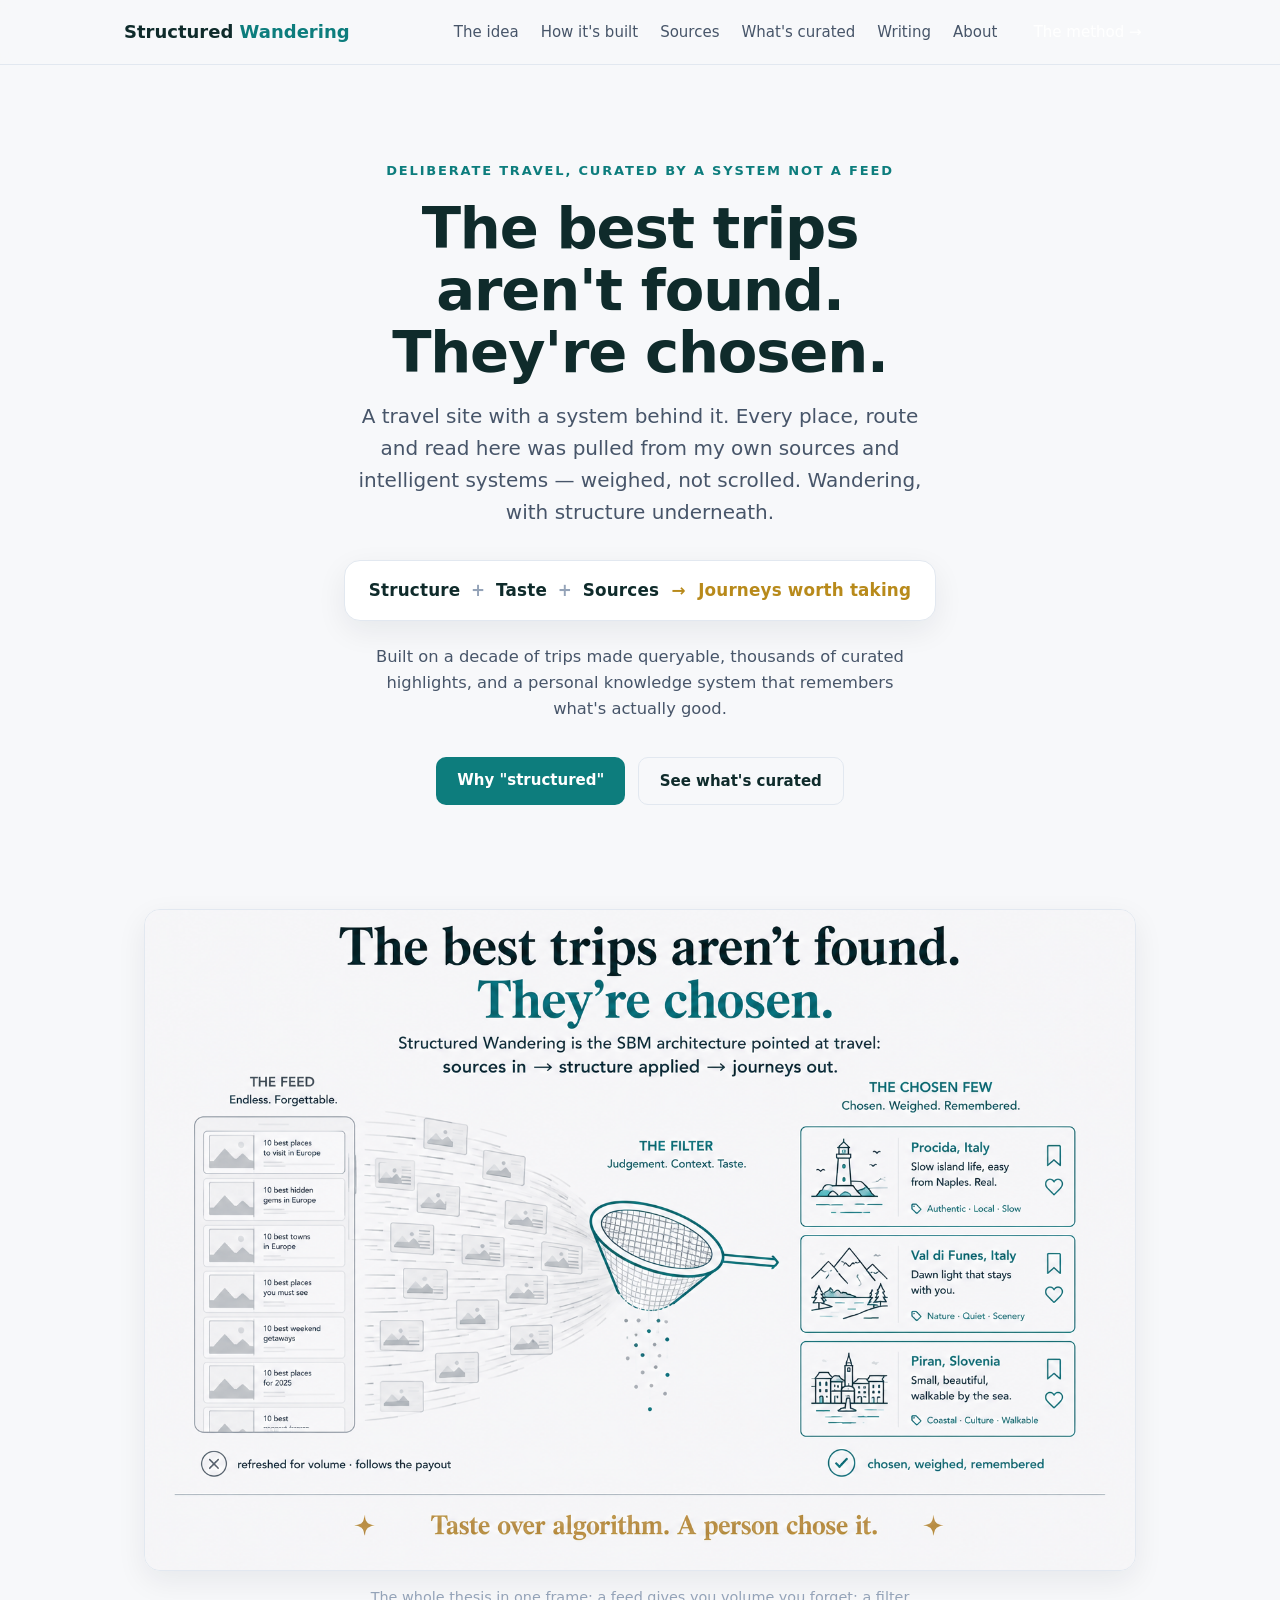
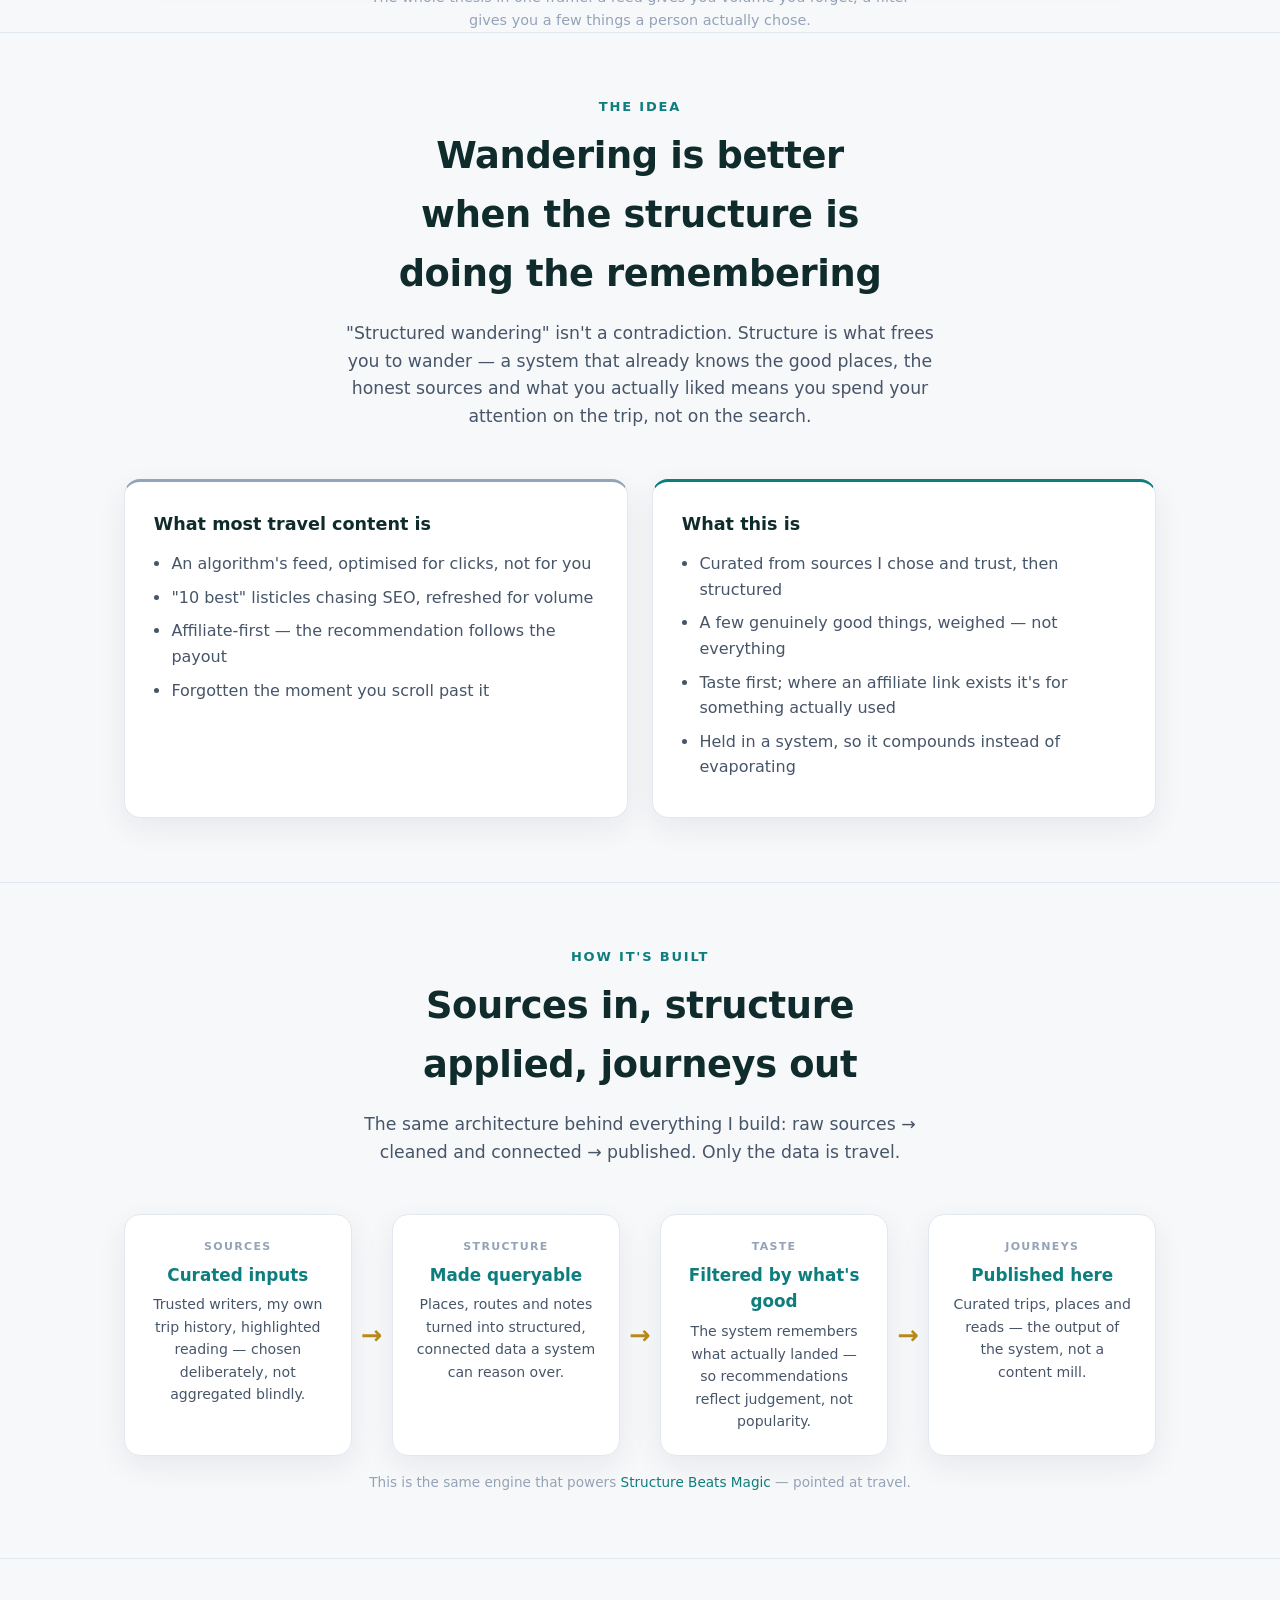
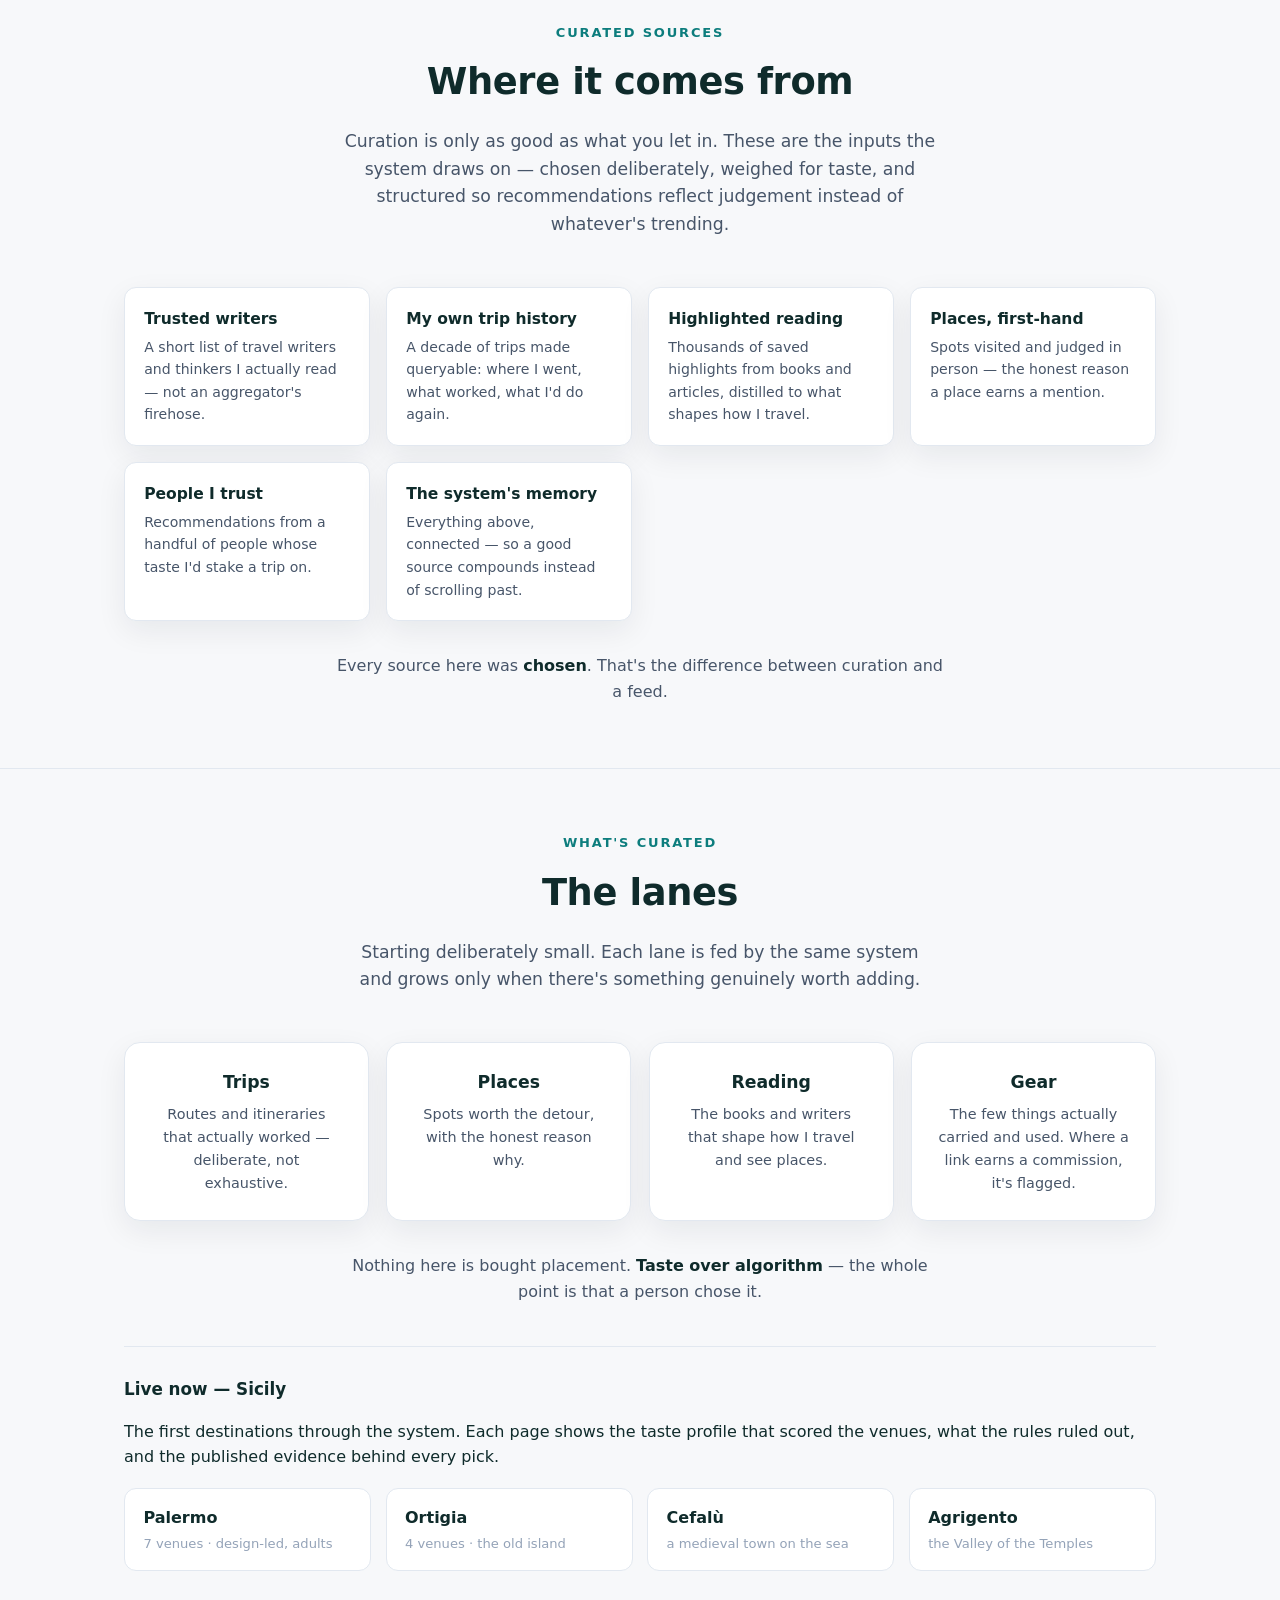
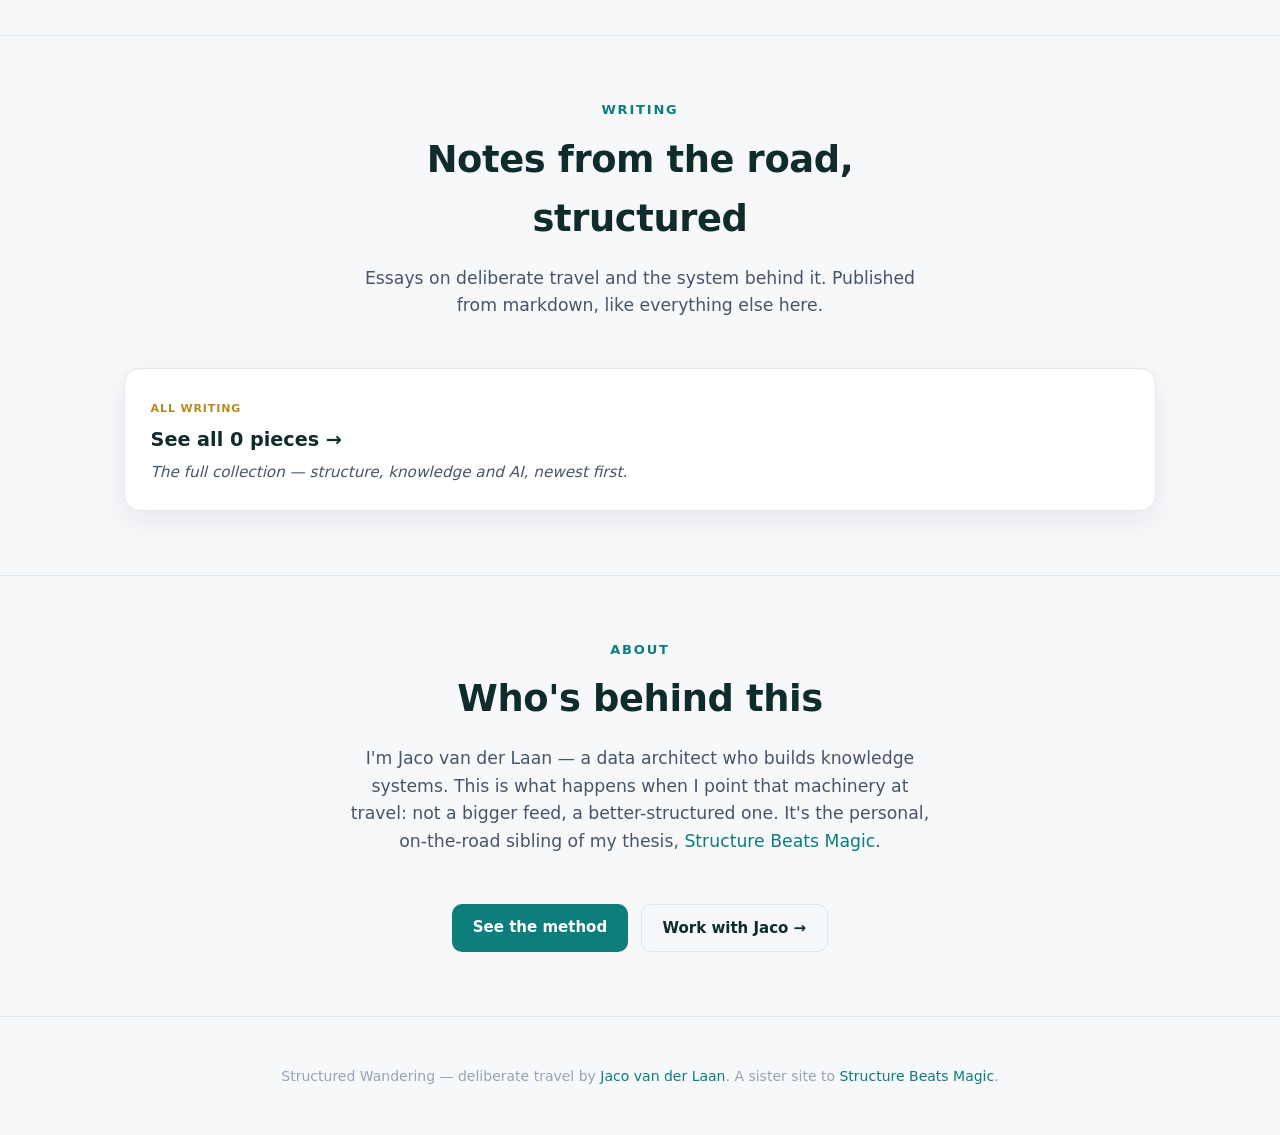
==== index.html @ 3b690ef4 "home: add sw-hero infographic (feed vs the chosen few) The whole thesis in one frame -- endless grey" ====
<!doctype html>
<html lang="en">
<head>
<meta charset="utf-8" />
<meta name="viewport" content="width=device-width, initial-scale=1" />
<title>Structured Wandering — deliberate travel, curated by a system not a feed</title>
<meta name="description" content="Travel chosen on purpose. Curated trips, places and reading — pulled from my own sources and intelligent systems, not an algorithm's feed. Structure + Taste + Sources → Journeys worth taking." />
<meta property="og:title" content="Structured Wandering" />
<meta property="og:description" content="Deliberate travel, curated by a system not a feed. Structure + Taste + Sources → Journeys worth taking." />
<meta property="og:type" content="website" />
<meta property="og:url" content="https://structuredwandering.com/" />
<meta property="og:site_name" content="Structured Wandering" />
<meta property="og:image" content="https://structuredwandering.com/assets/sw-og-card.svg" />
<meta name="author" content="Jaco van der Laan" />
<meta name="twitter:card" content="summary_large_image" />
<link rel="canonical" href="https://structuredwandering.com/" />
<link rel="icon" type="image/svg+xml" href="assets/favicon.svg" />
<link rel="stylesheet" href="assets/site.css" />
<link rel="stylesheet" href="assets/curated.css" />
<script type="application/ld+json">
{
  "@context": "https://schema.org",
  "@type": "WebSite",
  "name": "Structured Wandering",
  "url": "https://structuredwandering.com/",
  "description": "Deliberate travel, curated by a system not a feed.",
  "author": {
    "@type": "Person",
    "name": "Jaco van der Laan",
    "url": "https://jacovanderlaan.com",
    "sameAs": [
      "https://jacovanderlaan.com",
      "https://structurebeatsmagic.com",
      "https://www.linkedin.com/in/jacovanderlaan",
      "https://medium.com/@jacovanderlaan"
    ]
  }
}
</script>
</head>
<body>

<header class="site">
  <div class="wrap">
    <a class="brand" href="/">Structured&nbsp;<span>Wandering</span></a>
    <input type="checkbox" id="nav-toggle" class="nav-toggle" aria-label="Open menu" />
    <label for="nav-toggle" class="burger" aria-hidden="true"><span></span><span></span><span></span></label>
    <nav class="main">
      <a href="#thesis">The idea</a>
      <a href="#how">How it's built</a>
      <a href="#sources">Sources</a>
      <a href="#curation">What's curated</a>
      <a href="writing/">Writing</a>
      <a href="#about">About</a>
      <a class="nav-cta" href="https://structurebeatsmagic.com">The method →</a>
    </nav>
  </div>
</header>

<!-- HERO -->
<div class="hero wrap">
  <div class="eyebrow">Deliberate travel,<br class="eb-break" /> curated by a system<br class="eb-break" /> not a feed</div>
  <h1>The best trips aren't found. They're chosen.</h1>
  <p class="lede">A travel site with a system behind it. Every place, route and read here was pulled from my own sources and intelligent systems — weighed, not scrolled. Wandering, with structure underneath.</p>
  <div class="formula">
    Structure <span class="op">+</span> Taste <span class="op">+</span> Sources <span class="arrow">→</span> <span class="result">Journeys worth taking</span>
  </div>
  <p class="hero-proof">Built on a decade of trips made queryable, thousands of curated highlights, and a personal knowledge system that remembers what's actually good.</p>
  <div class="cta-row">
    <a class="btn btn-primary" href="#thesis">Why "structured"</a>
    <a class="btn btn-ghost" href="#curation">See what's curated</a>
  </div>
</div>

<!-- HERO FIGURE -->
<figure class="hero-figure hero-figure-wide wrap">
  <img src="assets/sw-hero.png" width="1536" height="1024" alt="The feed versus the chosen few: on the left an endless grey stream of near-identical '10 best places in Europe' listicle cards, refreshed for volume and following the payout; in the middle a filter of judgement, context and taste; on the right a small set of deliberately chosen places — Procida, Val di Funes, Piran — each with a reason attached, chosen, weighed and remembered." />
  <figcaption>The whole thesis in one frame: a feed gives you volume you forget; a filter gives you a few things a person actually chose.</figcaption>
</figure>

<!-- THESIS -->
<section id="thesis">
  <div class="wrap">
    <div class="section-eyebrow">The idea</div>
    <h2 class="section-title">Wandering is better when the structure is doing the remembering</h2>
    <p class="section-lede">"Structured wandering" isn't a contradiction. Structure is what frees you to wander — a system that already knows the good places, the honest sources and what you actually liked means you spend your attention on the trip, not on the search.</p>

    <div class="fit">
      <div class="col no">
        <h3>What most travel content is</h3>
        <ul>
          <li>An algorithm's feed, optimised for clicks, not for you</li>
          <li>"10 best" listicles chasing SEO, refreshed for volume</li>
          <li>Affiliate-first — the recommendation follows the payout</li>
          <li>Forgotten the moment you scroll past it</li>
        </ul>
      </div>
      <div class="col yes">
        <h3>What this is</h3>
        <ul>
          <li>Curated from sources I chose and trust, then structured</li>
          <li>A few genuinely good things, weighed — not everything</li>
          <li>Taste first; where an affiliate link exists it's for something actually used</li>
          <li>Held in a system, so it compounds instead of evaporating</li>
        </ul>
      </div>
    </div>
  </div>
</section>

<!-- HOW IT'S BUILT -->
<section id="how">
  <div class="wrap">
    <div class="section-eyebrow">How it's built</div>
    <h2 class="section-title">Sources in, structure applied, journeys out</h2>
    <p class="section-lede">The same architecture behind everything I build: raw sources → cleaned and connected → published. Only the data is travel.</p>

    <div class="pipe">
      <div class="stage">
        <div class="n">Sources</div>
        <h4>Curated inputs</h4>
        <p>Trusted writers, my own trip history, highlighted reading — chosen deliberately, not aggregated blindly.</p>
      </div>
      <div class="arrow">→</div>
      <div class="stage">
        <div class="n">Structure</div>
        <h4>Made queryable</h4>
        <p>Places, routes and notes turned into structured, connected data a system can reason over.</p>
      </div>
      <div class="arrow">→</div>
      <div class="stage">
        <div class="n">Taste</div>
        <h4>Filtered by what's good</h4>
        <p>The system remembers what actually landed — so recommendations reflect judgement, not popularity.</p>
      </div>
      <div class="arrow">→</div>
      <div class="stage">
        <div class="n">Journeys</div>
        <h4>Published here</h4>
        <p>Curated trips, places and reads — the output of the system, not a content mill.</p>
      </div>
      <div class="scales">This is the same engine that powers <a href="https://structurebeatsmagic.com">Structure Beats Magic</a> — pointed at travel.</div>
    </div>
  </div>
</section>

<!-- CURATED SOURCES -->
<section id="sources">
  <div class="wrap">
    <div class="section-eyebrow">Curated sources</div>
    <h2 class="section-title">Where it comes from</h2>
    <p class="section-lede">Curation is only as good as what you let in. These are the inputs the system draws on — chosen deliberately, weighed for taste, and structured so recommendations reflect judgement instead of whatever's trending.</p>

    <div class="csrc">
      <div class="c">
        <div class="ch">Trusted writers</div>
        <p>A short list of travel writers and thinkers I actually read — not an aggregator's firehose.</p>
      </div>
      <div class="c">
        <div class="ch">My own trip history</div>
        <p>A decade of trips made queryable: where I went, what worked, what I'd do again.</p>
      </div>
      <div class="c">
        <div class="ch">Highlighted reading</div>
        <p>Thousands of saved highlights from books and articles, distilled to what shapes how I travel.</p>
      </div>
      <div class="c">
        <div class="ch">Places, first-hand</div>
        <p>Spots visited and judged in person — the honest reason a place earns a mention.</p>
      </div>
      <div class="c">
        <div class="ch">People I trust</div>
        <p>Recommendations from a handful of people whose taste I'd stake a trip on.</p>
      </div>
      <div class="c">
        <div class="ch">The system's memory</div>
        <p>Everything above, connected — so a good source compounds instead of scrolling past.</p>
      </div>
    </div>
    <p class="intel-note">Every source here was <strong>chosen</strong>. That's the difference between curation and a feed.</p>
  </div>
</section>

<!-- WHAT'S CURATED -->
<section id="curation">
  <div class="wrap">
    <div class="section-eyebrow">What's curated</div>
    <h2 class="section-title">The lanes</h2>
    <p class="section-lede">Starting deliberately small. Each lane is fed by the same system and grows only when there's something genuinely worth adding.</p>

    <div class="domains">
      <div class="domain">
        <h3>Trips</h3>
        <p>Routes and itineraries that actually worked — deliberate, not exhaustive.</p>
      </div>
      <div class="domain">
        <h3>Places</h3>
        <p>Spots worth the detour, with the honest reason why.</p>
      </div>
      <div class="domain">
        <h3>Reading</h3>
        <p>The books and writers that shape how I travel and see places.</p>
      </div>
      <div class="domain">
        <h3>Gear</h3>
        <p>The few things actually carried and used. Where a link earns a commission, it's flagged.</p>
      </div>
    </div>
    <p class="intel-note">Nothing here is bought placement. <strong>Taste over algorithm</strong> — the whole point is that a person chose it.</p>

    <div class="live-now">
      <h3 class="live-now-title">Live now — Sicily</h3>
      <p class="section-note">The first destinations through the system. Each page shows the taste profile that scored the venues, what the rules ruled out, and the published evidence behind every pick.</p>
      <div class="dest-grid">
        <a class="dest" href="palermo/">
          <span class="dest-name">Palermo</span>
          <span class="dest-meta">7 venues · design-led, adults</span>
        </a>
        <a class="dest" href="ortigia/">
          <span class="dest-name">Ortigia</span>
          <span class="dest-meta">4 venues · the old island</span>
        </a>
        <a class="dest" href="cefalu/">
          <span class="dest-name">Cefalù</span>
          <span class="dest-meta">a medieval town on the sea</span>
        </a>
        <a class="dest" href="agrigento/">
          <span class="dest-name">Agrigento</span>
          <span class="dest-meta">the Valley of the Temples</span>
        </a>
      </div>
    </div>
  </div>
</section>

<!-- WRITING -->
<section id="writing">
  <div class="wrap">
    <div class="section-eyebrow">Writing</div>
    <h2 class="section-title">Notes from the road, structured</h2>
    <p class="section-lede">Essays on deliberate travel and the system behind it. Published from markdown, like everything else here.</p>
    <div class="posts" id="writing-cards">
      <!-- build_articles.py injects the newest cards between these markers -->
      <!-- ARTICLE-CARDS:START -->

      <a class="post post-more" href="writing/"><span class="post-face">All writing</span><h3>See all 0 pieces →</h3><p>The full collection — structure, knowledge and AI, newest first.</p></a>
      <!-- ARTICLE-CARDS:END -->
    </div>
  </div>
</section>

<!-- ABOUT -->
<section id="about">
  <div class="wrap">
    <div class="section-eyebrow">About</div>
    <h2 class="section-title">Who's behind this</h2>
    <p class="section-lede">I'm Jaco van der Laan — a data architect who builds knowledge systems. This is what happens when I point that machinery at travel: not a bigger feed, a better-structured one. It's the personal, on-the-road sibling of my thesis, <a href="https://structurebeatsmagic.com">Structure Beats Magic</a>.</p>
    <div class="cta-row">
      <a class="btn btn-primary" href="https://structurebeatsmagic.com">See the method</a>
      <a class="btn btn-ghost" href="https://jacovanderlaan.com">Work with Jaco →</a>
    </div>
  </div>
</section>

<footer>
  <div class="wrap">Structured Wandering — deliberate travel by
    <a href="https://jacovanderlaan.com">Jaco van der Laan</a>. A sister site to
    <a href="https://structurebeatsmagic.com">Structure Beats Magic</a>.</div>
</footer>

</body>
</html>
---- assets/site.css ----
:root{
    /* structuredwandering palette — SBM-family neutrals + gold, travel-teal accent.
       Sister-site to structurebeatsmagic.com: same structural greys, navy, gold
       payoff and shadow system; the blue accent is retuned to a deep teal
       (sea / horizon / journey) so the travel site reads as its own brand while
       staying visibly in the family. See STYLEGUIDE.md. */
    --bg:#f7f8fa; --surface:#fff; --ink:#0f2b2b; --ink-soft:#475569; --ink-faint:#94a3b8;
    --accent:#0d7d7d; --accent-dk:#0a5f5f; --gold:#b88a1b; --line:#e2e8f0; --navy:#0f2b2b;
    --maxw:1080px; --radius:16px; --shadow:0 10px 30px rgba(15,23,42,.07);
  }
  *{box-sizing:border-box}
  html{scroll-behavior:smooth}
  body{margin:0;font-family:"Inter","Segoe UI",system-ui,-apple-system,sans-serif;color:var(--ink);background:var(--bg);line-height:1.6}
  .wrap{max-width:var(--maxw);margin:0 auto;padding:0 24px}
  a{color:var(--accent);text-decoration:none}
  a:hover{color:var(--accent-dk)}

  header.site{position:sticky;top:0;z-index:10;background:rgba(247,248,250,.85);backdrop-filter:blur(8px);border-bottom:1px solid var(--line)}
  header.site .wrap{display:flex;align-items:center;justify-content:space-between;height:64px;gap:16px}
  .brand{font-weight:700;font-size:18px;color:var(--ink);white-space:nowrap;flex-shrink:0}
  .brand span{color:var(--accent)}
  nav.main{display:flex;align-items:center;flex-wrap:nowrap}
  nav.main > a, .navgroup > .navtop{color:var(--ink-soft);margin-left:22px;font-size:15px;font-weight:500;white-space:nowrap;cursor:pointer;background:none;border:none;font-family:inherit}
  nav.main > a:hover, .navgroup:hover > .navtop{color:var(--ink)}
  .nav-cta{background:var(--accent);color:#fff !important;padding:.5rem .9rem;border-radius:8px;font-weight:600}
  .nav-cta:hover{background:var(--accent-dk)}
  /* dropdown groups (desktop: hover) */
  .navgroup{position:relative;display:inline-block}
  .navgroup > .navtop::after{content:" \25be";color:var(--ink-faint);font-size:11px}
  .navmenu{display:none;position:absolute;top:100%;left:18px;min-width:190px;background:var(--surface);
    border:1px solid var(--line);border-radius:12px;box-shadow:var(--shadow);padding:.5rem 0;z-index:20}
  /* A hover-dropdown is absolutely positioned and can overhang the sibling links
     to its right (e.g. "Writing"), stealing their first click. The dropdown only
     needs to sit under its OWN group, so cap its width to the group and let it
     grow leftward — never rightward over a sibling. */
  .navmenu{left:0;right:auto;min-width:0;width:max-content;max-width:240px}
  .navgroup:hover .navmenu{display:block}
  .navmenu a{display:block;margin:0;padding:.6rem 1.1rem;font-size:14.5px;color:var(--ink-soft);white-space:nowrap}
  .navmenu a:hover{color:var(--accent);background:var(--bg)}
  /* hamburger (CSS-only, checkbox toggle — no JS) */
  .nav-toggle{display:none}
  .burger{display:none;cursor:pointer;padding:8px;border-radius:8px;border:1px solid var(--line);background:var(--surface);flex-shrink:0}
  .burger span{display:block;width:22px;height:2px;background:var(--ink);border-radius:2px;margin:4px 0;transition:.2s}
  /* 5 grouped top items; collapse to hamburger on tablet/mobile */
  @media(max-width:860px){
    .burger{display:block}
    nav.main{position:fixed;top:64px;left:0;right:0;background:var(--surface);
      border-bottom:1px solid var(--line);flex-direction:column;align-items:stretch;
      padding:.5rem 0;box-shadow:var(--shadow);display:none;
      /* the drawer expands every dropdown inline, so the item list can exceed the
         viewport height. Cap it to the space below the 64px header and let it
         scroll — otherwise the last entries (Writing + the enterprise CTA) fall
         off the bottom of the screen with no way to reach them on a phone. */
      max-height:calc(100vh - 64px);overflow-y:auto;-webkit-overflow-scrolling:touch}
    nav.main > a, .navgroup > .navtop{margin:0;padding:.9rem 24px;font-size:16px;border-bottom:1px solid var(--line);display:block;width:100%;text-align:left}
    /* in the drawer, dropdowns just expand inline */
    .navgroup{display:block}
    .navgroup > .navtop::after{display:none}
    .navmenu{display:block;position:static;border:none;box-shadow:none;border-radius:0;padding:0;min-width:0;background:transparent}
    .navmenu a{padding:.7rem 24px .7rem 40px;font-size:15px;border-bottom:1px solid var(--line);color:var(--ink-soft)}
    .nav-cta{margin:.6rem 24px;text-align:center;border-radius:8px}
    .nav-toggle:checked ~ nav.main{display:flex}
    .nav-toggle:checked ~ .burger span:nth-child(1){transform:translateY(6px) rotate(45deg)}
    .nav-toggle:checked ~ .burger span:nth-child(2){opacity:0}
    .nav-toggle:checked ~ .burger span:nth-child(3){transform:translateY(-6px) rotate(-45deg)}
  }

  .hero{padding:6rem 0 4rem;text-align:center}
  .hero .eyebrow{font-size:13px;font-weight:600;letter-spacing:.14em;text-transform:uppercase;color:var(--accent)}
  .eb-break{display:none} /* eyebrow line-breaks: hidden on desktop (one line), shown on mobile */
  .hero h1{font-size:clamp(2.2rem,5vw,3.6rem);line-height:1.08;letter-spacing:-.02em;margin:1rem auto;max-width:14ch}
  .hero .lede{font-size:1.25rem;color:var(--ink-soft);max-width:46ch;margin:0 auto 2rem}
  .formula{display:inline-block;background:var(--surface);color:var(--ink);border:1px solid var(--line);padding:1rem 1.5rem;border-radius:var(--radius);font-size:1.05rem;font-weight:600;letter-spacing:.01em;box-shadow:var(--shadow)}
  .formula .op{color:var(--ink-faint);margin:0 .3rem}
  .formula .arrow{color:var(--gold);margin:0 .4rem}
  .formula .result{color:var(--gold)}
  .cta-row{margin-top:2.2rem;display:flex;gap:.8rem;justify-content:center;flex-wrap:wrap}
  .hero h1{text-wrap:balance}
  /* Mobile hero: the title wrapped to too many ragged lines and the formula pill
     spanned edge-to-edge, reading like a nav bar. Tighten both. */
  @media(max-width:600px){
    .hero{padding:2.5rem 1rem 2.5rem}
    /* eyebrow: the wide letter-spacing + uppercase ran into the screen edge and
       broke awkwardly. Tighten spacing + force 3 clean lines via .eb-break. */
    .hero .eyebrow{font-size:11px;letter-spacing:.08em;max-width:30ch;margin:0 auto;line-height:1.5}
    .eb-break{display:inline}
    .hero h1{font-size:1.9rem;line-height:1.15;max-width:18ch}
    .hero .lede{font-size:1.08rem;max-width:34ch}
    /* Formula is a light card everywhere (see base rule); on phones just shrink
       it so it fits and the operators wrap cleanly. */
    .formula{box-shadow:none;font-size:.9rem;padding:.75rem 1rem;line-height:1.9;max-width:100%}
    .formula .op{margin:0 .15rem}
    .formula .arrow{color:var(--gold);margin:0 .25rem}
    .formula .result{color:var(--gold)}
  }
  .btn{padding:.7rem 1.3rem;border-radius:10px;font-weight:600;font-size:15px;display:inline-block}
  .btn-primary{background:var(--accent);color:#fff}
  .btn-primary:hover{background:var(--accent-dk)}
  .btn-ghost{color:var(--ink);border:1.5px solid var(--line)}
  .btn-ghost:hover{border-color:var(--accent);color:var(--accent)}

  /* scroll-margin-top offsets the 64px sticky header so an anchor jump (#writing,
     #principles, …) lands with the section title in view, not hidden behind it. */
  section{padding:4rem 0;border-top:1px solid var(--line);scroll-margin-top:80px}
  .section-eyebrow{font-size:13px;font-weight:600;letter-spacing:.14em;text-transform:uppercase;color:var(--accent);text-align:center}
  h2.section-title{font-size:clamp(1.6rem,3.5vw,2.3rem);text-align:center;letter-spacing:-.01em;margin:.6rem auto 1rem;max-width:20ch}
  .section-lede{text-align:center;color:var(--ink-soft);max-width:54ch;margin:0 auto 3rem;font-size:1.08rem}

  /* 6 principle cards -> a clean 3x2 grid on desktop (was auto-fit 4+2, which
     left a gap). Falls back to 2 cols on tablet, 1 on mobile. */
  .principles{display:grid;grid-template-columns:repeat(3,1fr);gap:1.2rem}
  @media(max-width:820px){.principles{grid-template-columns:repeat(2,1fr)}}
  @media(max-width:520px){.principles{grid-template-columns:1fr}}
  .card{background:var(--surface);border:1px solid var(--line);border-radius:var(--radius);padding:1.6rem;box-shadow:var(--shadow)}
  .card .k{font-size:13px;font-weight:700;letter-spacing:.1em;text-transform:uppercase;color:var(--accent)}
  .card h3{margin:.5rem 0 .4rem;font-size:1.15rem}
  .card p{margin:0;color:var(--ink-soft);font-size:.97rem}

  .two{display:grid;grid-template-columns:1fr 1fr;gap:1.5rem}
  @media(max-width:760px){.two{grid-template-columns:1fr}}
  .impl{background:var(--surface);border:1px solid var(--line);border-radius:var(--radius);padding:2rem;box-shadow:var(--shadow)}
  .impl .tag{font-size:12px;font-weight:700;letter-spacing:.1em;text-transform:uppercase;color:var(--ink-faint)}
  .impl h3{margin:.4rem 0 .8rem;font-size:1.35rem}
  .impl ul{margin:.8rem 0 0;padding-left:1.1rem;color:var(--ink-soft)}
  .impl li{margin:.45rem 0}
  .impl .proof{margin-top:1rem;font-size:.9rem;color:var(--ink-faint);font-style:italic}

  .bankers{background:var(--navy);color:#e6f0ee;border-radius:var(--radius);padding:2.2rem;margin-top:1.5rem}
  .bankers h3{color:#fff;margin:.2rem 0 1rem;font-size:1.3rem}
  .bankers .bb{display:grid;grid-template-columns:1fr 1fr;gap:1.5rem}
  @media(max-width:760px){.bankers .bb{grid-template-columns:1fr}}
  .bankers .col .h{font-weight:700;color:var(--gold);font-size:.85rem;letter-spacing:.1em;text-transform:uppercase;margin-bottom:.5rem}
  .bankers p{color:#bcd6d3;margin:.3rem 0;font-size:.97rem}
  .bankers .punch{margin-top:1.4rem;font-size:1.05rem;color:#fff;border-top:1px solid #243349;padding-top:1.2rem}

  /* 4 sample cards -> a clean 2x2 grid on desktop (was auto-fit 3+1, which left a
     gap). Single column on mobile. */
  .samples{display:grid;grid-template-columns:repeat(2,1fr);gap:1.2rem}
  @media(max-width:640px){.samples{grid-template-columns:1fr}}
  .sample{background:var(--surface);border:1px solid var(--line);border-radius:var(--radius);padding:1.6rem;box-shadow:var(--shadow)}
  .sample .badge{font-size:11px;font-weight:700;letter-spacing:.08em;text-transform:uppercase;color:var(--gold)}
  .sample h3{margin:.4rem 0 .5rem;font-size:1.15rem}
  .sample p{color:var(--ink-soft);font-size:.95rem;margin:0 0 .8rem}

  .enterprise{background:linear-gradient(135deg,#0f2b2b,#1e293b);color:#fff;border-radius:var(--radius);padding:3rem 2.5rem;text-align:center;box-shadow:var(--shadow)}
  .enterprise h2{font-size:clamp(1.6rem,3vw,2.2rem);margin:.3rem auto 1rem;max-width:22ch}
  .enterprise p{color:#bcd6d3;max-width:50ch;margin:0 auto 1.8rem;font-size:1.08rem}
  .enterprise .btn-gold{background:var(--gold);color:#1a1505}
  .enterprise .btn-gold:hover{background:#a87d18}

  footer{padding:3rem 0;border-top:1px solid var(--line);text-align:center;color:var(--ink-faint);font-size:14px}
  footer .formula-mini{color:var(--ink-soft);font-weight:600;margin-bottom:.6rem}

  /* figures / images */
  figure{margin:2.5rem 0 0}
  figure.bleed{margin:2.5rem auto 0;max-width:920px}
  figure img{width:100%;height:auto;display:block;border-radius:var(--radius);box-shadow:var(--shadow);border:1px solid var(--line)}
  figure figcaption{text-align:center;color:var(--ink-faint);font-size:.85rem;margin-top:.7rem}
  .hero-figure{margin:2.5rem auto 0;max-width:760px}
  .hero-figure img{width:100%;height:auto;border-radius:var(--radius);box-shadow:var(--shadow)}
  /* text-rich hero infographic (3:2, many small labels) needs more width to stay legible */
  .hero-figure-wide{max-width:1040px}
  .hero-figure-wide figcaption{text-align:center;color:var(--ink-faint);font-size:.9rem;margin-top:.9rem;max-width:60ch;margin-left:auto;margin-right:auto}

  /* inline pipeline diagram */
  .pipe{display:flex;align-items:stretch;gap:0;justify-content:center;flex-wrap:wrap;margin:2.5rem 0 0}
  .pipe .stage{flex:1;min-width:200px;background:var(--surface);border:1px solid var(--line);border-radius:var(--radius);padding:1.4rem;text-align:center;box-shadow:var(--shadow)}
  .pipe .stage .n{font-size:11px;font-weight:700;letter-spacing:.12em;text-transform:uppercase;color:var(--ink-faint)}
  .pipe .stage h4{margin:.4rem 0 .3rem;font-size:1.05rem;color:var(--accent)}
  .pipe .stage p{margin:0;font-size:.88rem;color:var(--ink-soft)}
  .pipe .arrow{display:flex;align-items:center;color:var(--gold);font-size:1.6rem;font-weight:700;padding:0 .6rem}
  @media(max-width:680px){.pipe{flex-direction:column}.pipe .arrow{transform:rotate(90deg);padding:.3rem 0}}
  .pipe .scales{flex-basis:100%;text-align:center;color:var(--ink-faint);font-size:.85rem;margin-top:1rem}

  /* who it's for / not for */
  .fit{display:grid;grid-template-columns:1fr 1fr;gap:1.5rem;margin-top:1rem}
  @media(max-width:680px){.fit{grid-template-columns:1fr}}
  .fit .col{background:var(--surface);border:1px solid var(--line);border-radius:var(--radius);padding:1.8rem;box-shadow:var(--shadow)}
  .fit .col.yes{border-top:3px solid var(--accent)}
  .fit .col.no{border-top:3px solid var(--ink-faint)}
  .fit .col h3{margin:0 0 .8rem;font-size:1.1rem}
  .fit .col ul{margin:0;padding-left:1.1rem;color:var(--ink-soft)}
  .fit .col li{margin:.5rem 0}

  /* writing / articles */
  .posts{display:grid;grid-template-columns:repeat(auto-fit,minmax(280px,1fr));gap:1.2rem}
  .post{display:block;background:var(--surface);border:1px solid var(--line);border-radius:var(--radius);
    padding:1.6rem;box-shadow:var(--shadow);color:inherit;transition:transform .15s,border-color .15s}
  .post:hover{transform:translateY(-2px);border-color:var(--accent);color:inherit}
  .post .post-face{font-size:11px;font-weight:700;letter-spacing:.08em;text-transform:uppercase;color:var(--gold)}
  .post h3{margin:.5rem 0 .5rem;font-size:1.2rem;line-height:1.25;color:var(--ink)}
  .post p{margin:0;color:var(--ink-soft);font-size:.95rem;font-style:italic}

  /* why next-level */
  .nl-grid{display:grid;grid-template-columns:repeat(auto-fit,minmax(240px,1fr));gap:1.2rem}
  .nl-card{background:var(--surface);border:1px solid var(--line);border-radius:var(--radius);padding:1.6rem;box-shadow:var(--shadow)}
  .nl-card.nl-accent{border:1.5px solid var(--accent)}
  .nl-k{font-size:13px;font-weight:700;letter-spacing:.06em;text-transform:uppercase;color:var(--accent);margin-bottom:.5rem}
  .nl-card p{margin:0;color:var(--ink-soft);font-size:.97rem}
  .nl-foot{max-width:60ch;margin:2.2rem auto 0;text-align:center;color:var(--ink-soft);font-size:1.05rem}

  /* influences */
  .infl{display:grid;grid-template-columns:repeat(auto-fit,minmax(210px,1fr));gap:1rem}
  .book{background:var(--surface);border:1px solid var(--line);border-radius:12px;padding:1.2rem 1.3rem;box-shadow:var(--shadow)}
  .book .t{font-weight:700;font-size:1rem;color:var(--ink)}
  .book .a{font-size:.85rem;color:var(--ink-faint);margin:.15rem 0 .5rem}
  .book .why{font-size:.9rem;color:var(--ink-soft);margin:0}
  .infl-note{text-align:center;color:var(--ink-faint);font-size:.9rem;margin-top:1.8rem}

  /* the stack */
  .stack-grid{display:grid;grid-template-columns:repeat(auto-fit,minmax(220px,1fr));gap:1.1rem}
  .tool{background:var(--surface);border:1px solid var(--line);border-radius:12px;padding:1.4rem;box-shadow:var(--shadow)}
  .tool .tn{font-weight:700;font-size:1.02rem;color:var(--ink)}
  .tool .tr{font-size:11px;font-weight:700;letter-spacing:.06em;text-transform:uppercase;color:var(--accent);margin:.2rem 0 .5rem}
  .tool p{margin:0;color:var(--ink-soft);font-size:.92rem}
  .stack-note{text-align:center;color:var(--ink-soft);max-width:58ch;margin:2rem auto 0;font-size:1rem}

  /* interaction flow */
  .flow{display:grid;grid-template-columns:1fr auto 1fr auto 1fr;gap:.6rem;align-items:center;margin-top:2.5rem}
  @media(max-width:760px){.flow{grid-template-columns:1fr;gap:1rem}.flow .fa{transform:rotate(90deg)}}
  .flow .fcol{background:var(--surface);border:1px solid var(--line);border-radius:var(--radius);padding:1.3rem;box-shadow:var(--shadow);align-self:stretch}
  .flow .fcol .fh{font-size:12px;font-weight:700;letter-spacing:.08em;text-transform:uppercase;color:var(--accent);margin-bottom:.6rem}
  .flow .fcol ul{margin:0;padding-left:1.05rem;color:var(--ink-soft);font-size:.92rem}
  .flow .fcol li{margin:.3rem 0}
  .flow .fa{color:var(--gold);font-size:1.6rem;font-weight:700;text-align:center}

  /* building blocks (sovereignty) */
  .blocks{display:grid;grid-template-columns:repeat(auto-fit,minmax(230px,1fr));gap:1.1rem}
  .block{background:var(--surface);border:1px solid var(--line);border-radius:var(--radius);padding:1.5rem;box-shadow:var(--shadow);border-left:3px solid var(--accent)}
  .block .bk{font-size:12px;font-weight:700;letter-spacing:.08em;text-transform:uppercase;color:var(--accent);margin-bottom:.4rem}
  .block h3{margin:0 0 .5rem;font-size:1.1rem}
  .block p{margin:0;color:var(--ink-soft);font-size:.93rem}
  .block .eu{display:inline-block;margin-top:.6rem;font-size:11px;font-weight:700;color:var(--gold);letter-spacing:.05em}
  .sov-lede strong{color:var(--ink)}

  /* personal domains (icon cards) */
  .domains{display:grid;grid-template-columns:repeat(auto-fit,minmax(180px,1fr));gap:1.1rem}
  .domain{background:var(--surface);border:1px solid var(--line);border-radius:var(--radius);padding:1.6rem;box-shadow:var(--shadow);text-align:center;transition:transform .15s,border-color .15s}
  .domain:hover{transform:translateY(-3px);border-color:var(--accent)}
  .domain .ic{width:46px;height:46px;margin:0 auto .9rem;display:block;color:var(--accent)}
  .domain h3{margin:0 0 .4rem;font-size:1.08rem}
  .domain p{margin:0;color:var(--ink-soft);font-size:.9rem}
  .domain .fav{display:block;margin-top:.7rem;font-size:11px;font-weight:700;text-transform:uppercase;letter-spacing:.06em;color:var(--gold)}

  /* system components */
  .comp-hero{background:var(--navy);color:#e6f0ee;border-radius:var(--radius);padding:2.4rem;margin-bottom:1.5rem;text-align:center;box-shadow:var(--shadow)}
  .comp-hero .ce{font-size:12px;font-weight:700;letter-spacing:.1em;text-transform:uppercase;color:var(--gold);margin-bottom:.5rem}
  .comp-hero h3{color:#fff;font-size:1.4rem;margin:.2rem 0 .8rem}
  .comp-hero p{color:#bcd6d3;max-width:54ch;margin:0 auto;font-size:1rem}
  .cascade{display:flex;justify-content:center;align-items:center;flex-wrap:wrap;gap:.5rem;margin:1.4rem 0 0}
  .cascade span{background:#123a3a;color:#cfe8e6;border-radius:8px;padding:.4rem .8rem;font-size:.8rem;font-weight:600}
  .cascade i{color:var(--gold);font-style:normal;font-weight:700}
  .sources-grid{display:grid;grid-template-columns:repeat(auto-fit,minmax(200px,1fr));gap:1rem}
  .src{background:var(--surface);border:1px solid var(--line);border-radius:12px;padding:1.3rem;box-shadow:var(--shadow)}
  .src .sh{font-weight:700;font-size:1rem;color:var(--ink)}
  .src p{margin:.35rem 0 0;color:var(--ink-soft);font-size:.9rem}
  .intent{background:var(--surface);border:1px solid var(--line);border-left:3px solid var(--gold);border-radius:var(--radius);padding:1.8rem;margin-top:1.5rem;box-shadow:var(--shadow)}
  .intent .ik{font-size:12px;font-weight:700;letter-spacing:.08em;text-transform:uppercase;color:var(--gold);margin-bottom:.4rem}
  .intent h3{margin:0 0 .6rem;font-size:1.25rem}
  .intent p{margin:0;color:var(--ink-soft)}

  /* validation loop */
  .loop2{display:grid;grid-template-columns:repeat(auto-fit,minmax(190px,1fr));gap:1rem;margin-top:1rem}
  .lp{background:var(--surface);border:1px solid var(--line);border-radius:12px;padding:1.4rem;box-shadow:var(--shadow);position:relative}
  .lp .ln{font-size:13px;font-weight:800;color:var(--gold)}
  .lp h4{margin:.3rem 0 .4rem;font-size:1.02rem}
  .lp p{margin:0;color:var(--ink-soft);font-size:.9rem}
  .loop-note{text-align:center;max-width:58ch;margin:2rem auto 0;color:var(--ink-soft);font-size:1.02rem}
  .loop-note strong{color:var(--ink)}

  /* applications grid (compact) */
  .apps{display:grid;grid-template-columns:repeat(auto-fit,minmax(220px,1fr));gap:.9rem}
  .app{background:var(--surface);border:1px solid var(--line);border-radius:10px;padding:1rem 1.2rem;box-shadow:var(--shadow)}
  .app .an{font-weight:700;font-size:.95rem;color:var(--ink)}
  .app p{margin:.2rem 0 0;color:var(--ink-soft);font-size:.85rem}

  /* own-your-data callout */
  .own{background:linear-gradient(135deg,#0f2b2b,#123a3a);color:#fff;border-radius:var(--radius);padding:2.4rem;text-align:center;box-shadow:var(--shadow);margin-top:1.5rem}
  .own h3{color:#fff;font-size:1.4rem;margin:.2rem 0 .8rem}
  .own p{color:#bcd6d3;max-width:56ch;margin:0 auto;font-size:1.02rem}
  .own .tag2{display:inline-block;margin-top:1rem;color:var(--gold);font-weight:700;font-size:.9rem}

  /* exchange / sharing */
  .exch{display:grid;grid-template-columns:1fr auto 1fr;gap:1rem;align-items:stretch;margin-top:1rem}
  @media(max-width:680px){.exch{grid-template-columns:1fr}.exch .ea{transform:rotate(90deg)}}
  .ecol{background:var(--surface);border:1px solid var(--line);border-radius:var(--radius);padding:1.6rem;box-shadow:var(--shadow)}
  .ecol.inb{border-top:3px solid var(--accent)}
  .ecol.outb{border-top:3px solid var(--gold)}
  .ecol .eh{font-size:12px;font-weight:700;letter-spacing:.08em;text-transform:uppercase;margin-bottom:.5rem}
  .ecol.inb .eh{color:var(--accent)} .ecol.outb .eh{color:var(--gold)}
  .ecol h3{margin:0 0 .5rem;font-size:1.15rem}
  .ecol p{margin:0 0 .6rem;color:var(--ink-soft);font-size:.93rem}
  .ecol ul{margin:0;padding-left:1.05rem;color:var(--ink-soft);font-size:.9rem}
  .ecol li{margin:.3rem 0}
  .ea{display:flex;align-items:center;justify-content:center;color:var(--ink-faint);font-size:1.5rem;font-weight:700}
  .share-note{text-align:center;max-width:60ch;margin:1.8rem auto 0;color:var(--ink-soft);font-size:1rem}

  /* play / lego */
  .play{display:grid;grid-template-columns:1fr 1fr;gap:1.5rem;align-items:center}
  @media(max-width:760px){.play{grid-template-columns:1fr}}
  .play .pt h3{font-size:1.5rem;margin:0 0 .8rem;letter-spacing:-.01em}
  .play .pt p{color:var(--ink-soft);margin:0 0 1rem}
  .play .pt .em{color:var(--ink);font-weight:600}
  .bricks{display:flex;flex-wrap:wrap;gap:.5rem;justify-content:center;padding:1.5rem;background:var(--surface);border:1px solid var(--line);border-radius:var(--radius);box-shadow:var(--shadow)}
  .brick{padding:.55rem .9rem;border-radius:8px;font-size:.82rem;font-weight:700;color:#fff}
  .b1{background:#0d7d7d}.b2{background:#b88a1b}.b3{background:#0f2b2b}.b4{background:#2ea3a3}.b5{background:#0a5f5f}.b6{background:#475569}
  .play-flow{text-align:center;margin-top:2rem;color:var(--ink-soft);font-size:1.05rem}
  .play-flow strong{color:var(--ink)}

  /* intelligence systems */
  .intel{display:grid;grid-template-columns:repeat(auto-fit,minmax(250px,1fr));gap:1.1rem}
  .isys{background:var(--surface);border:1px solid var(--line);border-radius:var(--radius);padding:1.5rem;box-shadow:var(--shadow);border-top:3px solid var(--accent)}
  .isys .it{font-weight:700;font-size:1.08rem;color:var(--ink)}
  .isys .ist{font-size:11px;font-weight:700;letter-spacing:.06em;text-transform:uppercase;margin:.3rem 0 .5rem}
  .isys p{margin:0;color:var(--ink-soft);font-size:.92rem}
  .st-built{color:#15803d}.st-progress{color:var(--accent)}.st-vision{color:var(--ink-faint)}
  .intel-note{text-align:center;max-width:60ch;margin:2rem auto 0;color:var(--ink-soft);font-size:1rem}
  .intel-note strong{color:var(--ink)}

/* vault structure section */
.vault{display:grid;grid-template-columns:1fr 1fr;gap:1.5rem;margin-top:1rem}
@media(max-width:760px){.vault{grid-template-columns:1fr}}
.vcard{background:var(--surface);border:1px solid var(--line);border-radius:var(--radius);padding:1.7rem;box-shadow:var(--shadow)}
.vcard .vk{font-size:12px;font-weight:700;letter-spacing:.08em;text-transform:uppercase;color:var(--accent);margin-bottom:.5rem}
.vcard h3{margin:0 0 .6rem;font-size:1.2rem}
.vcard p{margin:0 0 .7rem;color:var(--ink-soft);font-size:.95rem}
.vtree{font-family:ui-monospace,"Cascadia Code",Consolas,monospace;font-size:.82rem;line-height:1.6;background:#0f2b2b;color:#cfe8e6;border-radius:10px;padding:1.1rem 1.3rem;overflow-x:auto;margin:.3rem 0 0}
.vtree .c{color:var(--gold)}
.vtree .m{color:#7f9cb8}
.dr{display:grid;grid-template-columns:repeat(auto-fit,minmax(150px,1fr));gap:.8rem;margin-top:.8rem}
.drx{background:var(--bg);border:1px solid var(--line);border-radius:10px;padding:.9rem 1rem}
.drx .drk{font-weight:800;color:var(--accent);font-size:.95rem}
.drx p{margin:.2rem 0 0;font-size:.82rem;color:var(--ink-soft)}

/* obsidian / frontmatter / dataview */
.fm-demo{display:grid;grid-template-columns:1fr 1fr;gap:1.2rem;margin-top:1rem;align-items:start}
@media(max-width:760px){.fm-demo{grid-template-columns:1fr}}
.code{font-family:ui-monospace,"Cascadia Code",Consolas,monospace;font-size:.82rem;line-height:1.55;background:#0f2b2b;color:#cfe8e6;border-radius:10px;padding:1.1rem 1.3rem;overflow-x:auto}
.code .key{color:#8fb3d9}.code .val{color:#cfe8e6}.code .hl{color:var(--gold)}.code .cm{color:#6b86a3}
.code .tag2{color:#7dd3a8}

/* working environment */
.env-grid{display:grid;grid-template-columns:repeat(auto-fit,minmax(230px,1fr));gap:1.1rem}
.env{background:var(--surface);border:1px solid var(--line);border-radius:var(--radius);padding:1.5rem;box-shadow:var(--shadow)}
.env .ek{font-size:12px;font-weight:700;letter-spacing:.07em;text-transform:uppercase;color:var(--accent);margin-bottom:.4rem}
.env h3{margin:0 0 .5rem;font-size:1.1rem}
.env p{margin:0;color:var(--ink-soft);font-size:.92rem}
.access{display:flex;align-items:center;justify-content:center;flex-wrap:wrap;gap:.5rem;margin-top:1.4rem}
.access .node{background:var(--surface);border:1px solid var(--line);border-radius:10px;padding:.7rem 1rem;font-size:.85rem;font-weight:600;box-shadow:var(--shadow)}
.access .node.core{background:var(--navy);color:#fff;border-color:var(--navy)}
.access .ax{color:var(--gold);font-weight:700}

/* curated sources + personas */
.csrc{display:grid;grid-template-columns:repeat(auto-fit,minmax(200px,1fr));gap:1rem;margin-top:1rem}
.csrc .c{background:var(--surface);border:1px solid var(--line);border-radius:12px;padding:1.2rem;box-shadow:var(--shadow)}
.csrc .c .ch{font-weight:700;font-size:.97rem;color:var(--ink)}
.csrc .c p{margin:.25rem 0 0;font-size:.88rem;color:var(--ink-soft)}
.persona-arch{display:grid;grid-template-columns:1fr 1fr;gap:1.2rem;margin-top:1rem}
@media(max-width:680px){.persona-arch{grid-template-columns:1fr}}
.parch{border-radius:var(--radius);padding:1.5rem;box-shadow:var(--shadow)}
.parch.eng{background:var(--surface);border:1px solid var(--line)}
.parch.per{background:#0f2b2b;color:#e6f0ee;border:1px solid #123a3a}
.parch h4{margin:0 0 .6rem;font-size:.85rem;letter-spacing:.08em;text-transform:uppercase}
.parch.eng h4{color:var(--accent)} .parch.per h4{color:var(--gold)}
.parch ul{margin:0;padding-left:1.1rem;font-size:.92rem}
.parch.eng ul{color:var(--ink-soft)} .parch.per ul{color:#bcd6d3}
.parch li{margin:.3rem 0}

/* metadata / DAM explainer */
.meta-ex{display:grid;grid-template-columns:1fr 1fr;gap:1.2rem;margin-top:1rem}
@media(max-width:680px){.meta-ex{grid-template-columns:1fr}}
.mx{background:var(--surface);border:1px solid var(--line);border-radius:var(--radius);padding:1.6rem;box-shadow:var(--shadow)}
.mx .mk{font-size:12px;font-weight:700;letter-spacing:.07em;text-transform:uppercase;color:var(--accent);margin-bottom:.4rem}
.mx h3{margin:0 0 .5rem;font-size:1.15rem}
.mx p{margin:0;color:var(--ink-soft);font-size:.93rem}
.mfig{margin:1.5rem 0 0}
.mfig img{width:100%;height:auto;border-radius:12px;border:1px solid var(--line);box-shadow:var(--shadow)}
.mfig figcaption{font-size:.82rem;color:var(--ink-faint);margin-top:.6rem;text-align:center}

/* in-page table of contents */
.toc{background:var(--surface);border:1px solid var(--line);border-radius:var(--radius);padding:1.6rem 1.8rem;box-shadow:var(--shadow);margin:0 auto 1rem;max-width:var(--maxw)}
.toc-grid{display:grid;grid-template-columns:repeat(auto-fit,minmax(200px,1fr));gap:1.2rem}
.toc-group .tg{font-size:11px;font-weight:700;letter-spacing:.08em;text-transform:uppercase;color:var(--gold);margin-bottom:.5rem}
.toc-group a{display:block;color:var(--ink-soft);font-size:.92rem;padding:.2rem 0;text-decoration:none}
.toc-group a:hover{color:var(--accent)}
.toc-title{font-size:12px;font-weight:700;letter-spacing:.1em;text-transform:uppercase;color:var(--accent);margin-bottom:1rem;text-align:center}

.hero-proof{max-width:54ch;margin:1.4rem auto 0;color:var(--ink-soft);font-size:1.02rem;font-weight:500}

/* capture types */
.captures{display:grid;grid-template-columns:repeat(auto-fit,minmax(220px,1fr));gap:1rem;margin-top:1rem}
.cap{background:var(--surface);border:1px solid var(--line);border-radius:12px;padding:1.3rem;box-shadow:var(--shadow)}
.cap .cgrp{font-size:11px;font-weight:700;letter-spacing:.07em;text-transform:uppercase;color:var(--gold);margin-bottom:.6rem}
.cap .row{display:flex;gap:.5rem;margin:.35rem 0;font-size:.9rem}
.cap .row code{font-family:ui-monospace,Consolas,monospace;color:var(--accent);font-size:.82rem;flex:0 0 92px}
.cap .row span{color:var(--ink-soft)}
.cap-naming{font-family:ui-monospace,Consolas,monospace;font-size:.9rem;background:#0f2b2b;color:#cfe8e6;border-radius:8px;padding:.6rem .9rem;display:inline-block;margin:.3rem 0}
.cap-naming b{color:var(--gold)}

/* about / personal strip */
.about{display:grid;grid-template-columns:1.3fr 1fr;gap:2rem;align-items:center}
@media(max-width:760px){.about{grid-template-columns:1fr}}
.about .about-photos{display:grid;grid-template-columns:1fr 1fr;gap:.8rem}
.about .about-photos img{width:100%;height:170px;object-fit:cover;border-radius:12px;box-shadow:var(--shadow);border:1px solid var(--line)}
.about .about-photos img.tall{grid-row:span 2;height:100%}
.about h2{font-size:clamp(1.5rem,3vw,2rem);margin:0 0 .8rem;letter-spacing:-.01em}
.about p{color:var(--ink-soft);margin:0 0 1rem}
.about .sig{font-weight:700;color:var(--ink)}

/* --- Book library index (ADR-068 references-layer) --- */
.lib-section{margin:2.5rem 0}
.lib-section h2{font-size:1.25rem;margin:0 0 1rem;border-bottom:1px solid var(--line);padding-bottom:.4rem}
.lib-section h2 .muted{font-weight:400;font-size:.9rem;color:var(--ink-faint)}
.lib-grid{display:grid;grid-template-columns:repeat(auto-fill,minmax(280px,1fr));gap:1rem}
.lib-card{display:flex;gap:.9rem;align-items:flex-start;background:var(--surface);
  border:1px solid var(--line);border-radius:12px;padding:.85rem 1rem;box-shadow:var(--shadow);color:var(--ink)}
.lib-card:hover{color:var(--ink);border-color:var(--accent)}
.lib-thumb{flex:0 0 auto;width:56px;margin:0;border-radius:4px;overflow:hidden;
  box-shadow:0 1px 4px rgba(0,0,0,.18);background:var(--line)}
.lib-thumb img{display:block;width:56px;height:auto;object-fit:cover}
.lib-thumb--none{width:56px;height:74px;border-radius:4px;
  background:repeating-linear-gradient(135deg,var(--line),var(--line) 6px,transparent 6px,transparent 12px)}
.lib-card-body{min-width:0;flex:1 1 auto}
.lib-card h3{font-size:1rem;margin:0 0 .35rem;line-height:1.3}
.lib-card .muted{font-size:.82rem;color:var(--ink-faint);margin:0}
.lib-card .book-rating{color:var(--gold);letter-spacing:1px;font-size:.85rem}
---- assets/curated.css ----
/* Curated destination pages (ADR-085) — the showcase of the curation engine.
   Uses Structured Wandering's own palette vars from site.css. */

.curated { max-width: 860px; }
.curated .eyebrow { color: var(--accent); font-weight: 600; letter-spacing: .08em;
  text-transform: uppercase; font-size: .78rem; }
.curated h1 { margin: .3rem 0 .6rem; }
.curated .subtitle { font-size: 1.15rem; color: var(--ink-soft); margin-bottom: 1.6rem; }
.curated .intro { font-size: 1.05rem; line-height: 1.75; color: var(--ink-soft); }
.curated .section-note { color: var(--ink-faint); font-size: .9rem; }

/* hero */
.curated .hero-figure { margin: 1.6rem 0 2rem; }
.curated .hero-figure img { width: 100%; height: auto; border-radius: 12px;
  box-shadow: 0 10px 34px rgba(15,43,43,.16); display: block; }
.curated figcaption { font-size: .78rem; color: var(--ink-faint); margin-top: .5rem; }

/* the method block — this is the differentiator: show the system */
.method { margin: 3rem 0; padding: 1.6rem 1.8rem; background: var(--surface);
  border: 1px solid var(--line, #e2e8f0); border-radius: 14px; }
.method h2 { margin-top: 0; font-size: 1.3rem; }
.method-cols { display: grid; grid-template-columns: repeat(auto-fit, minmax(210px, 1fr));
  gap: 1.4rem; margin-top: 1.2rem; }
.method-col h3 { font-size: .95rem; margin: 0 0 .4rem; color: var(--accent); }
.excluded { margin: .4rem 0 0; padding-left: 1.1rem; color: var(--ink-soft); font-size: .9rem; }
.excluded li { margin-bottom: .2rem; }

/* venues — the shortlist */
.venues { margin: 3rem 0; }
.venue { display: flex; gap: 1.2rem; align-items: flex-start; padding: 1.2rem 0;
  border-top: 1px solid var(--line, #e2e8f0); }
.venue-img { flex: 0 0 auto; width: 150px; margin: 0; }
.venue-img img { width: 150px; height: auto; border-radius: 8px; display: block; }
.venue-body { flex: 1 1 auto; min-width: 0; }
.venue-body h3 { margin: 0 0 .35rem; font-size: 1.05rem; }
/* NB: do NOT name this .fit — site.css already uses .fit for the homepage
   two-column comparison grid; reusing it there destroys that layout. */
.taste-score { display: inline-block; margin-left: .5rem; padding: .05rem .45rem; border-radius: 999px;
  background: var(--accent); color: #fff; font-size: .72rem; font-weight: 700; vertical-align: middle; }
.flags { margin: 0 0 .5rem; }
.flag { display: inline-block; margin-right: .35rem; padding: .1rem .5rem; border-radius: 999px;
  background: rgba(13,125,125,.09); color: var(--accent-dk); font-size: .72rem; font-weight: 600; }
.notes { margin: 0 0 .5rem; color: var(--ink-soft); font-size: .93rem; }

/* provenance — evidence beats vibes */
.evidence { margin: .4rem 0; font-size: .8rem; color: var(--ink-faint); }
.evidence-label { font-weight: 700; color: var(--accent-dk); text-transform: uppercase;
  letter-spacing: .06em; margin-right: .4rem; }

/* honest links */
.link-row { margin: .6rem 0 0; }
.venue-link { font-weight: 600; color: var(--accent); text-decoration: none; }
.venue-link:hover { text-decoration: underline; }
.venue-link--affiliate::after { content: " ↗"; }
.aff-note { display: block; font-size: .72rem; color: var(--ink-faint); margin-top: .15rem; }
.no-link { font-size: .85rem; color: var(--ink-faint); font-style: italic; }

/* POIs — our own photographs */
.pois { margin: 3rem 0; }
.poi-grid { display: grid; grid-template-columns: repeat(auto-fill, minmax(200px, 1fr));
  gap: 1rem; margin-top: 1rem; }
.poi { margin: 0; }
.poi img { width: 100%; height: 150px; object-fit: cover; border-radius: 8px; display: block; }
.poi figcaption { font-size: .8rem; color: var(--ink-soft); margin-top: .35rem; }

.curated-cta { margin: 3.5rem 0 1rem; padding-top: 1.6rem;
  border-top: 1px solid var(--line, #e2e8f0); text-align: center; }
.formula-mini { color: var(--ink-faint); font-size: .85rem; margin-bottom: .8rem; }

@media (max-width: 620px) {
  .venue { flex-direction: column; }
  .venue-img, .venue-img img { width: 100%; }
}

/* "Live now" destination links on the homepage #curation section (ADR-085) */
.live-now { margin-top: 2.6rem; padding-top: 1.8rem; border-top: 1px solid var(--line, #e2e8f0); }
.live-now-title { font-size: 1.05rem; margin: 0 0 .3rem; }
.dest-grid { display: grid; grid-template-columns: repeat(auto-fit, minmax(200px, 1fr));
  gap: .9rem; margin-top: 1.1rem; }
.dest { display: block; padding: 1rem 1.15rem; background: var(--surface); text-decoration: none;
  border: 1px solid var(--line, #e2e8f0); border-radius: 12px; transition: border-color .15s; }
.dest:hover { border-color: var(--accent); }
.dest-name { display: block; font-weight: 700; color: var(--ink); margin-bottom: .2rem; }
.dest-meta { display: block; font-size: .82rem; color: var(--ink-faint); }
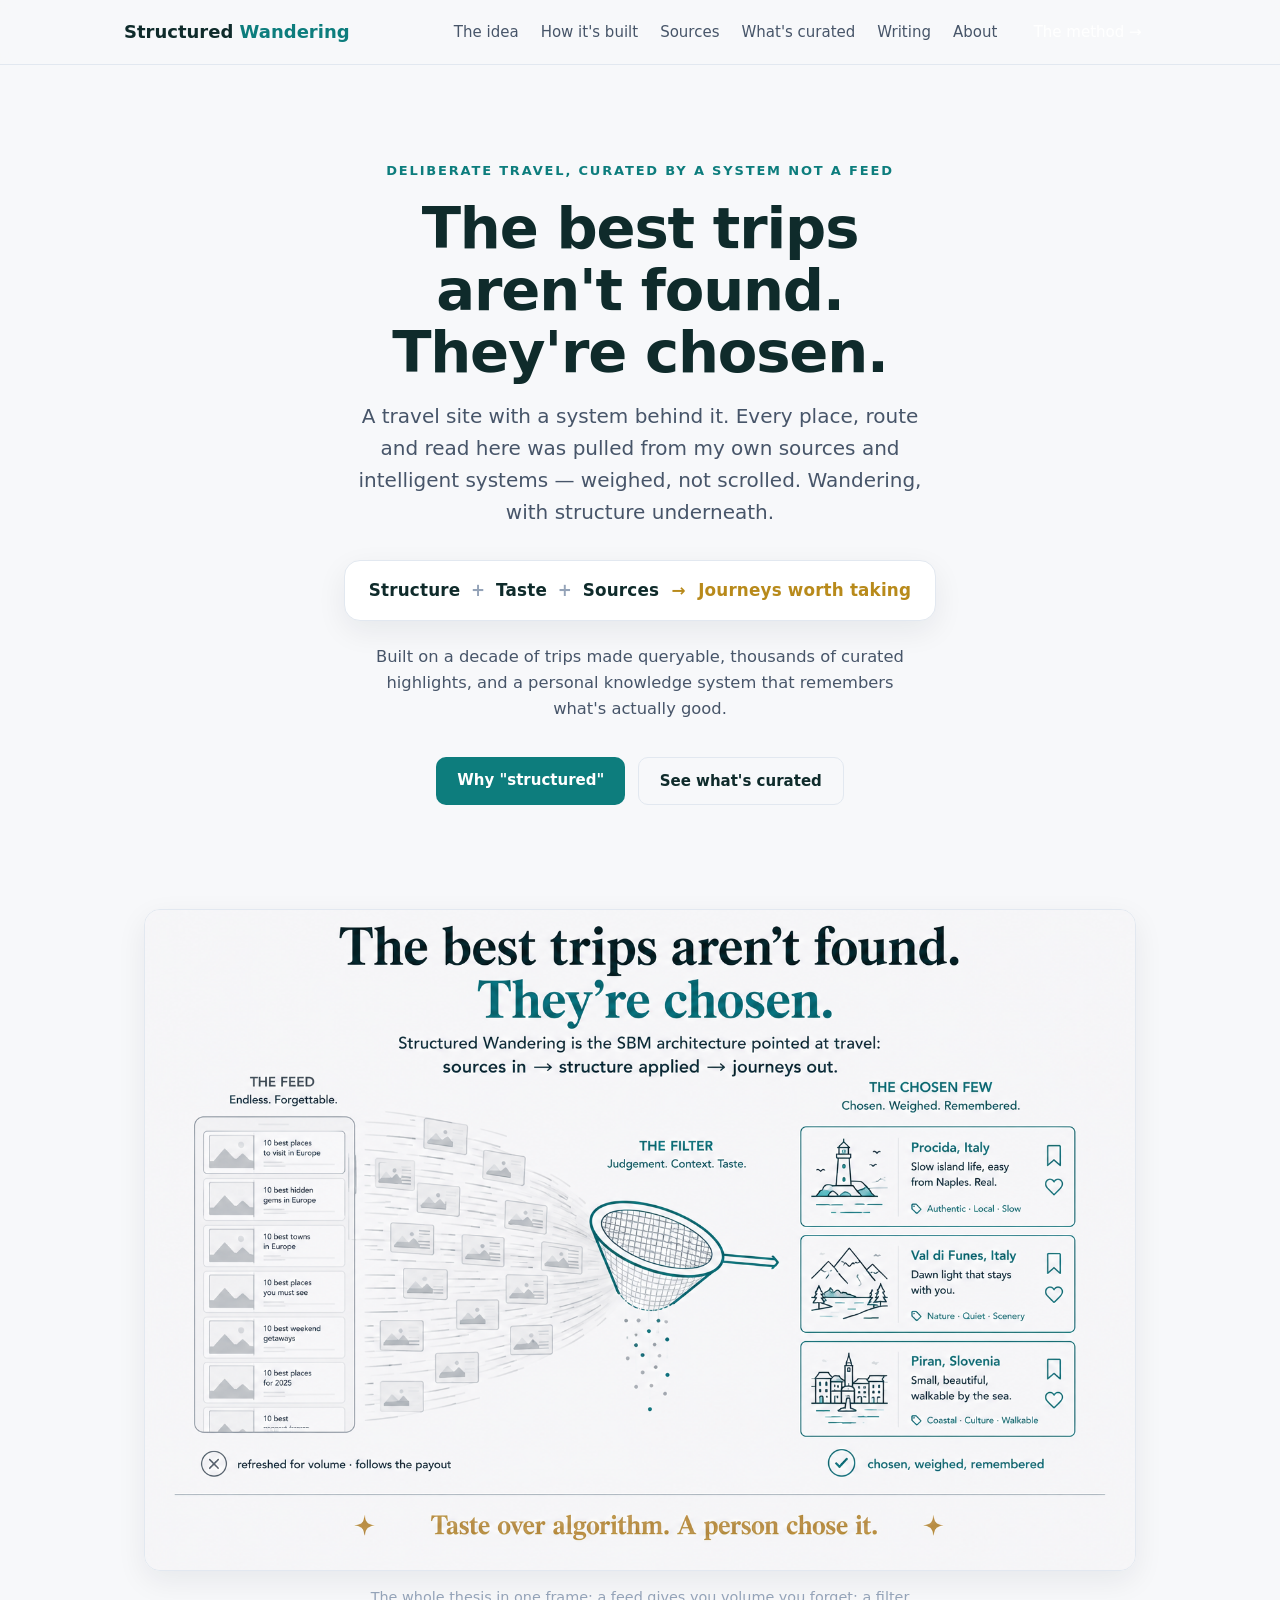
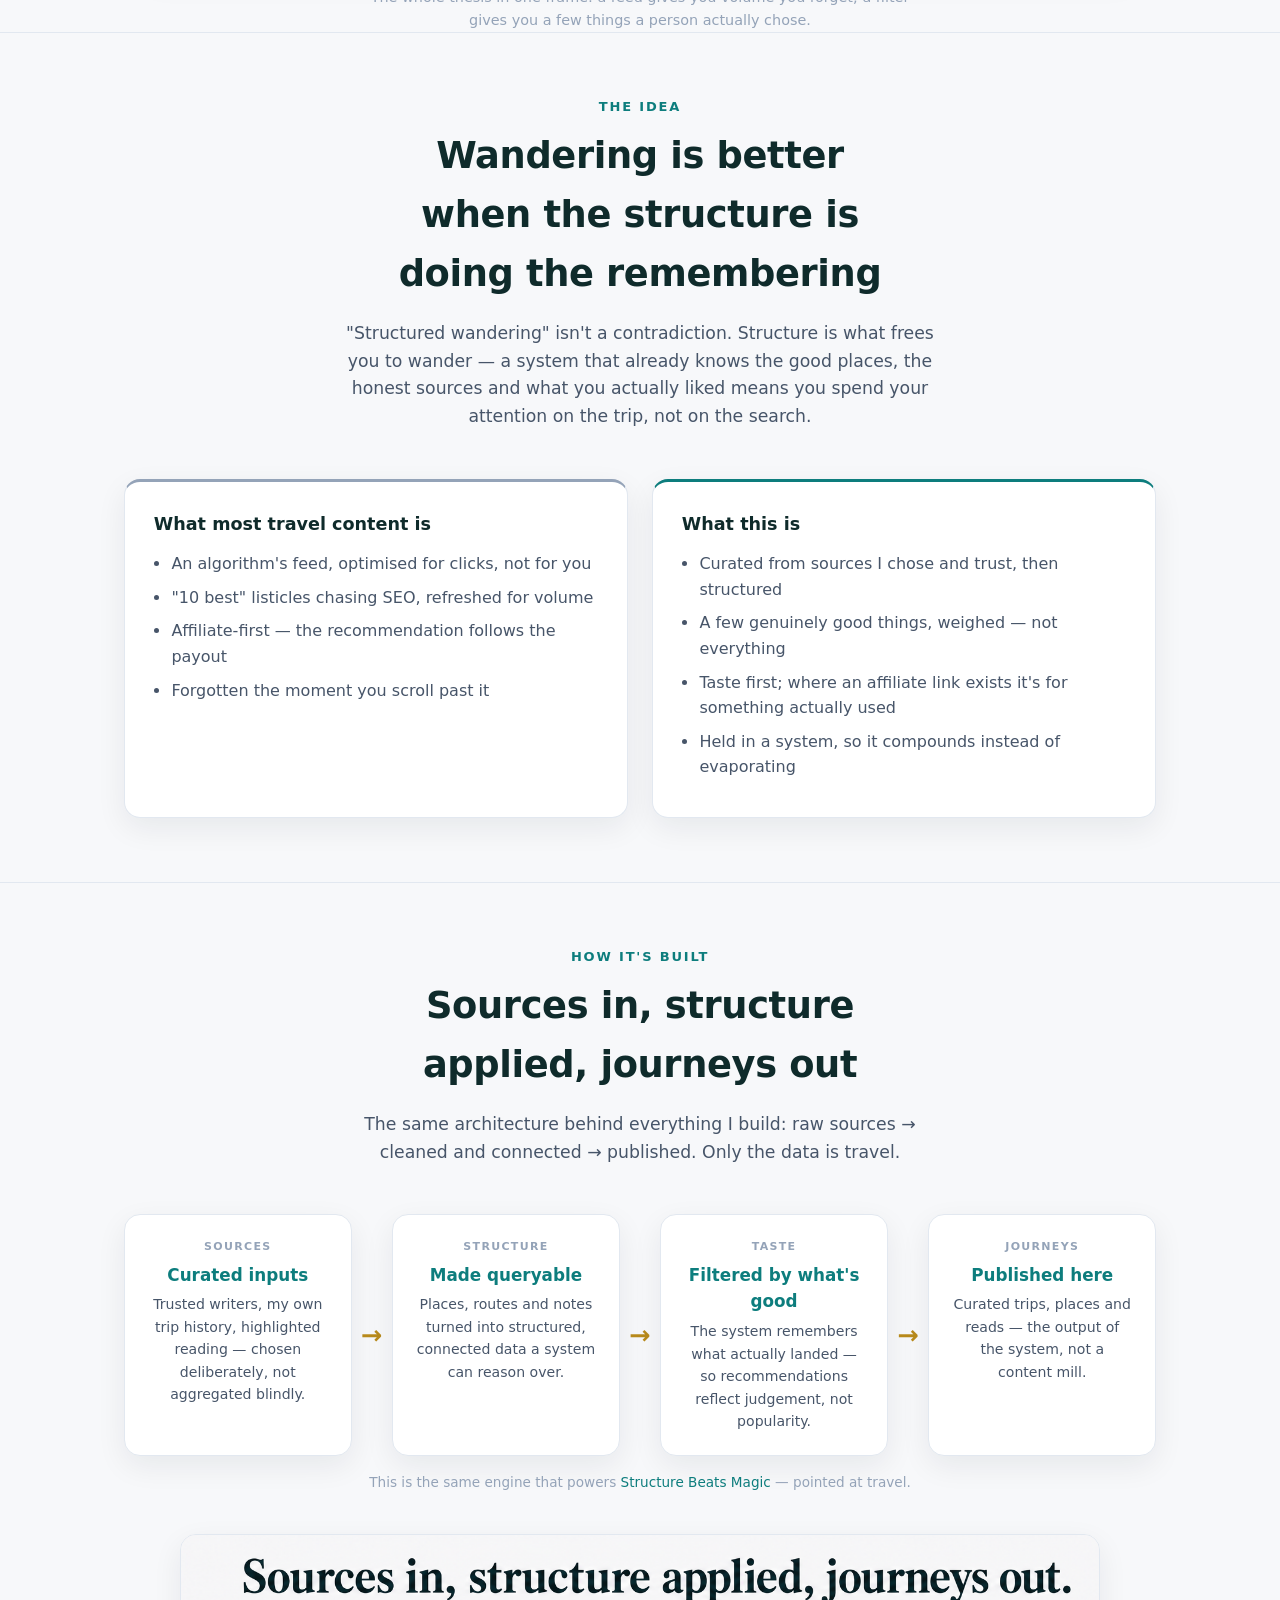
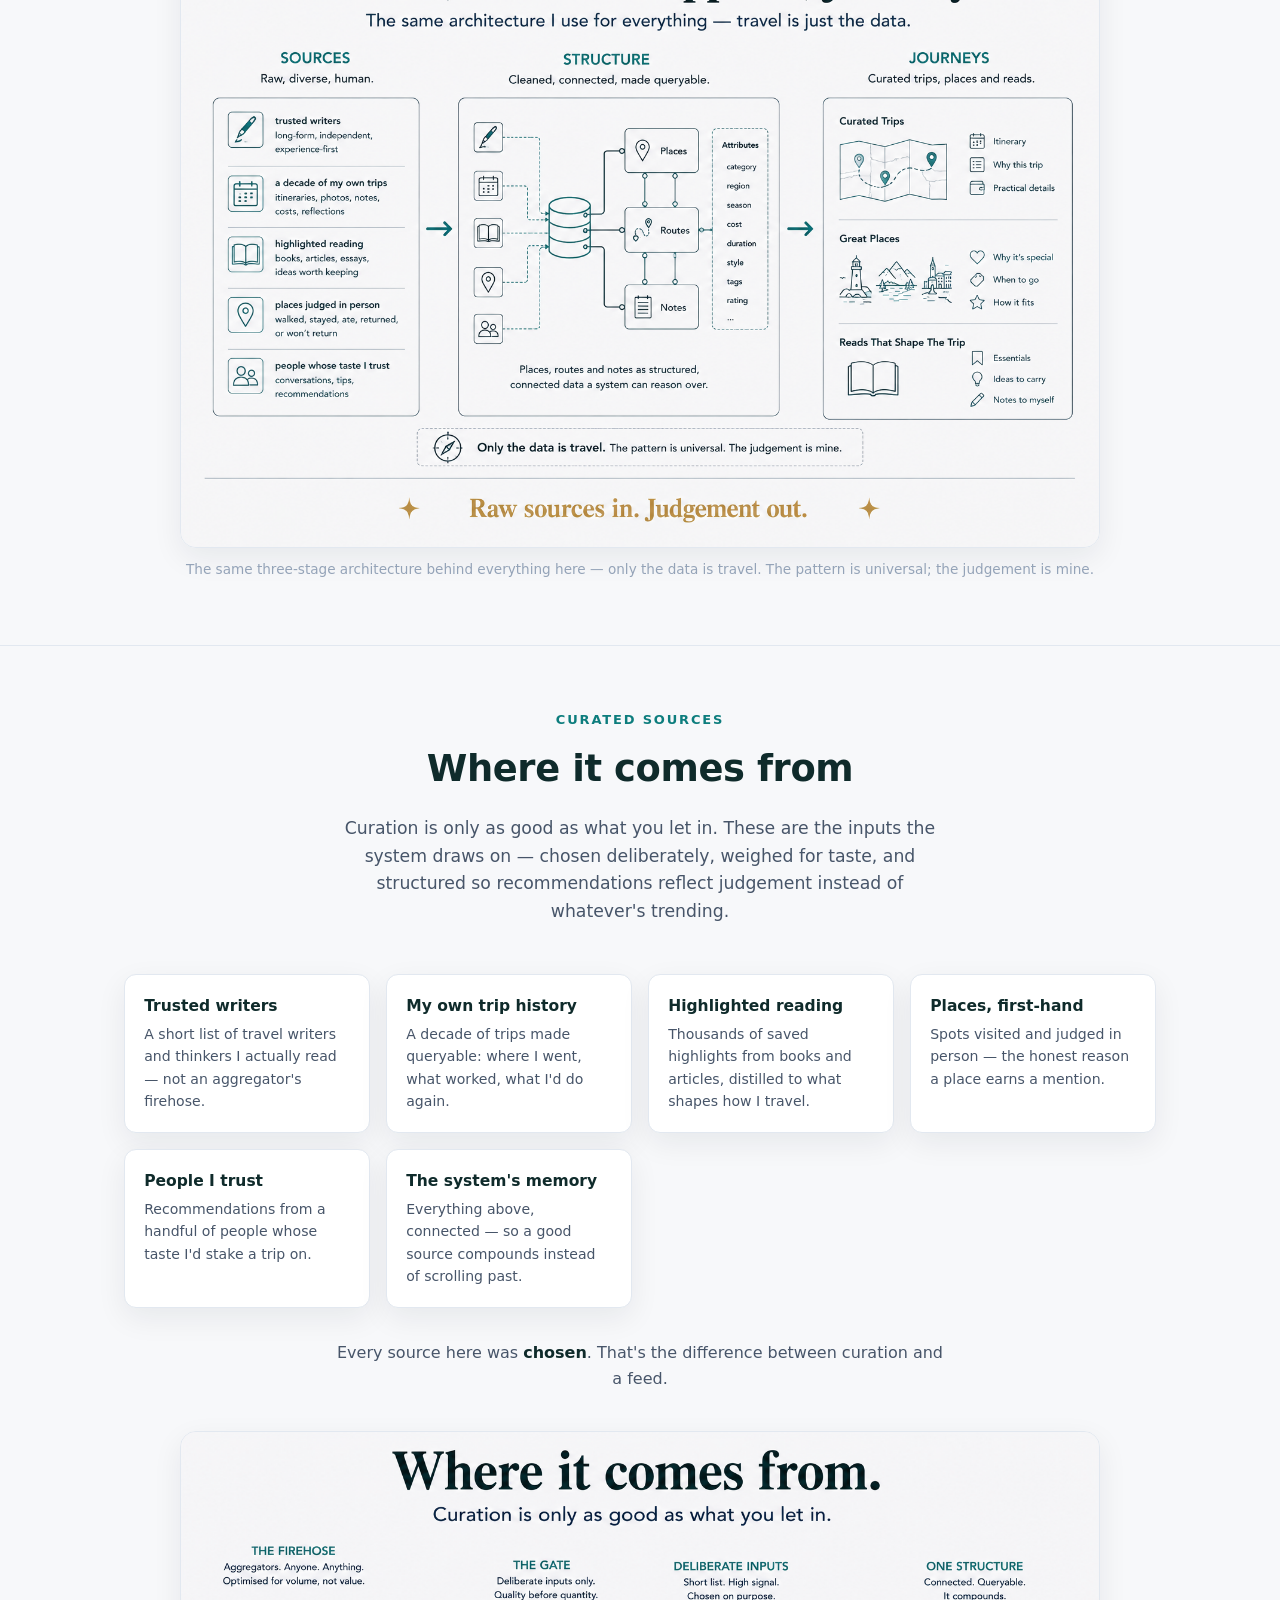
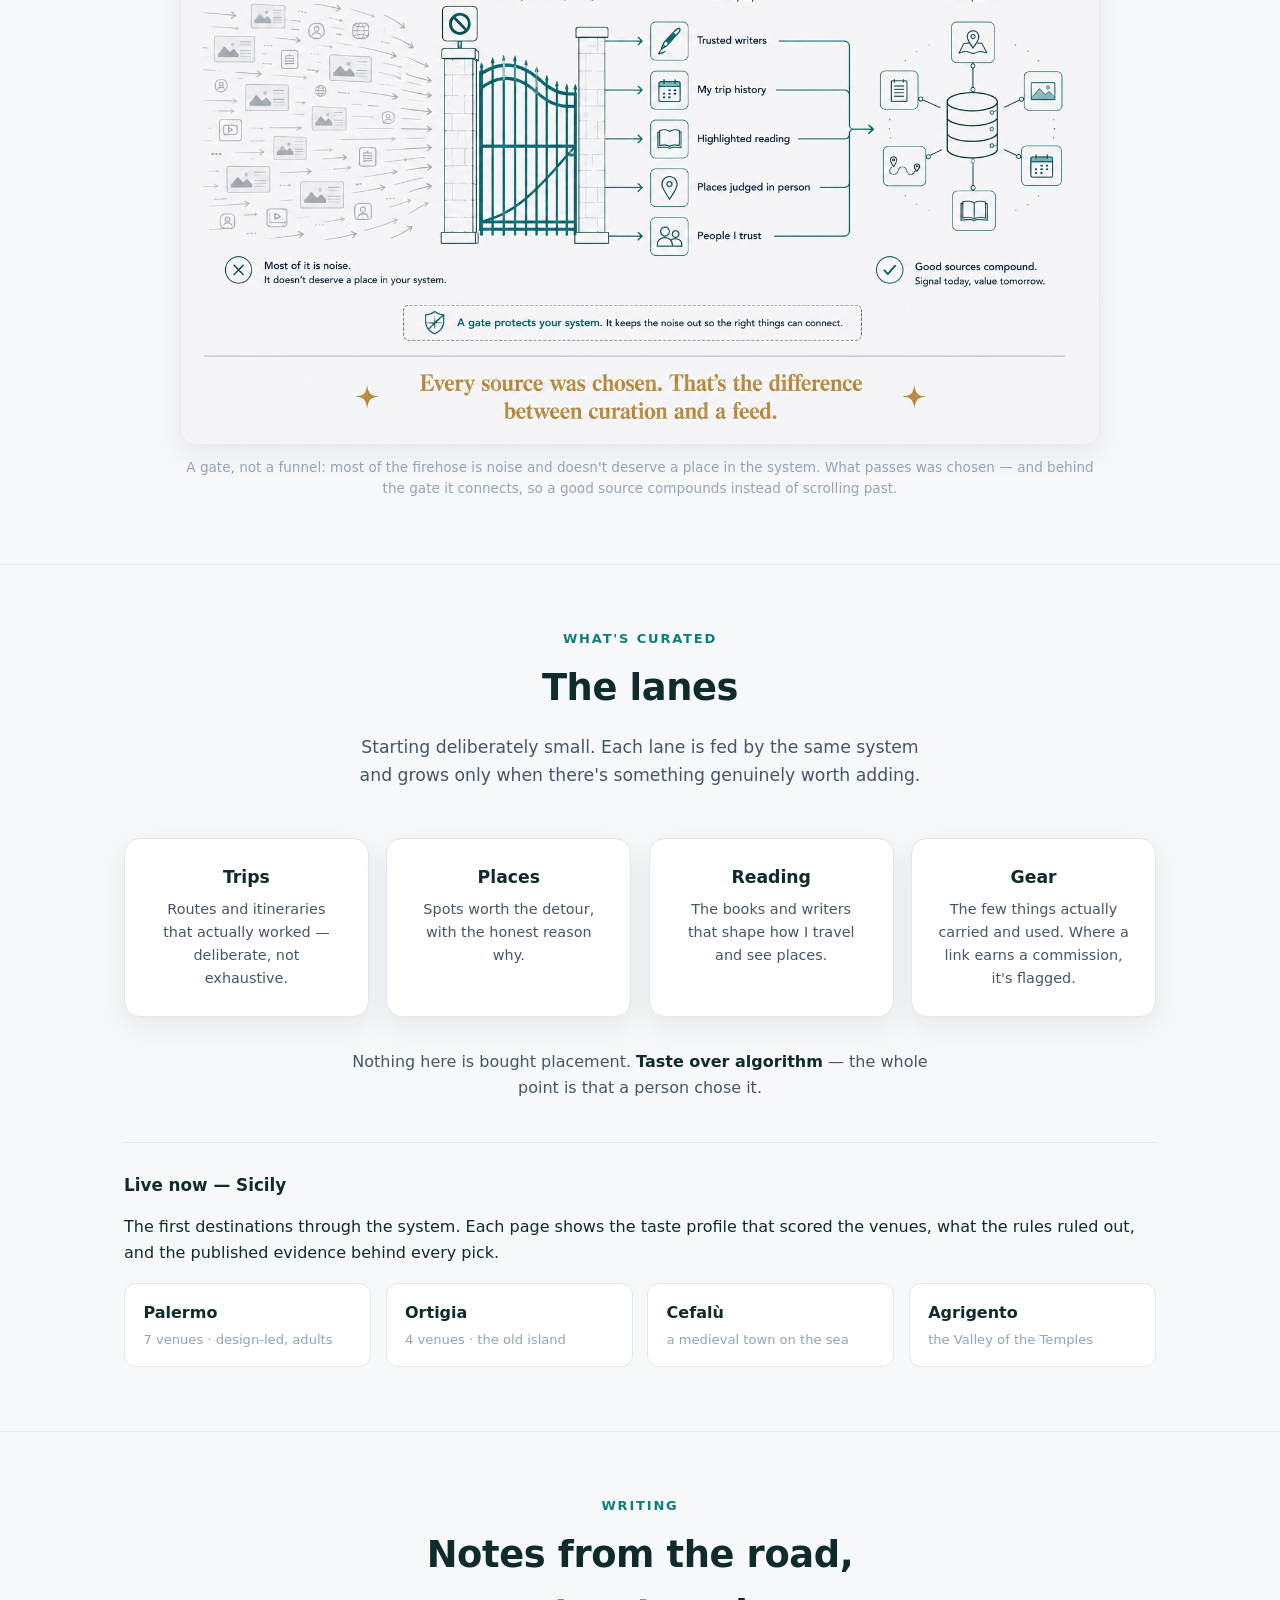
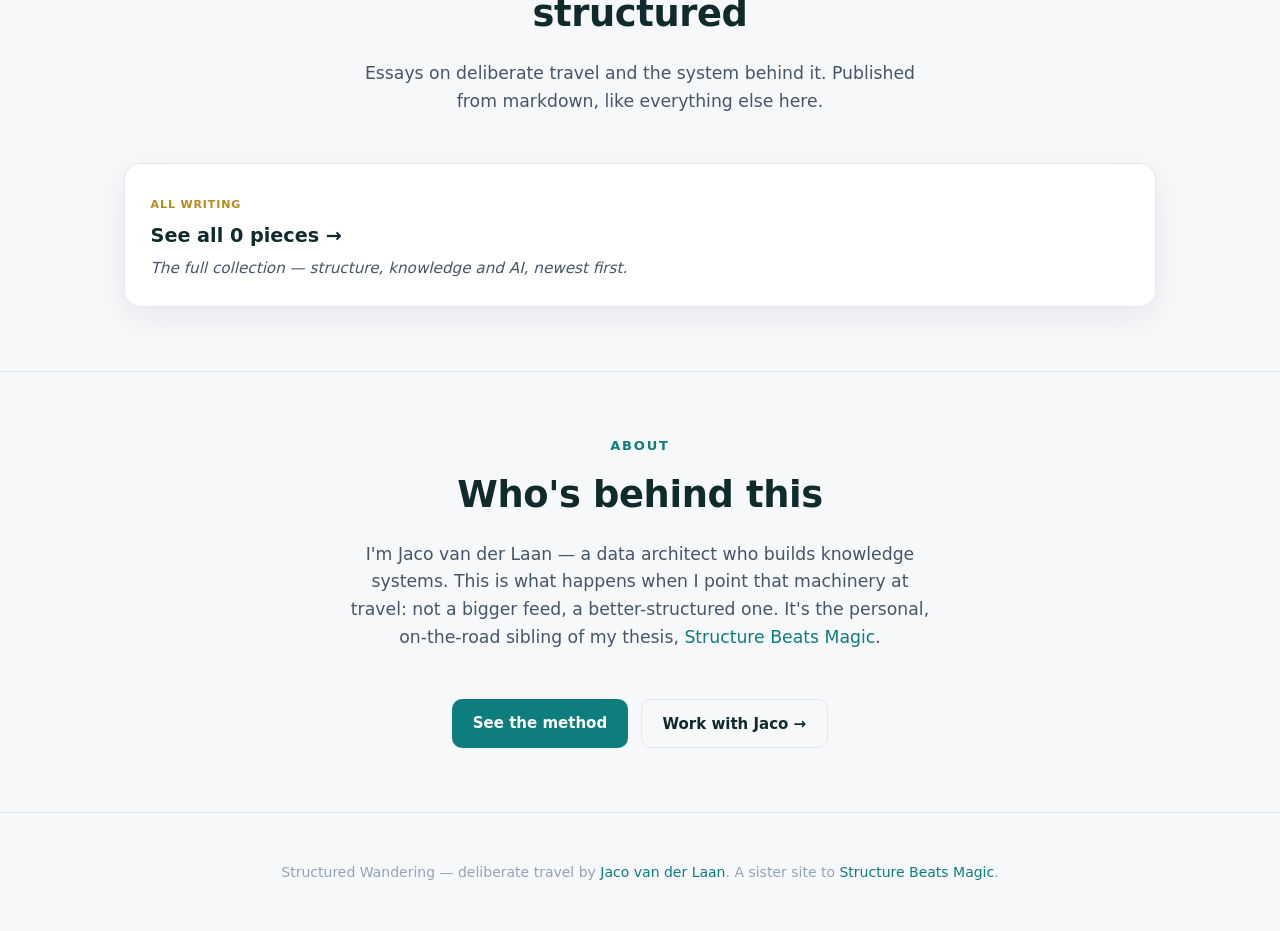
==== commit 1c1cc63f: "home: wire sw-01 (pipeline) + sw-02 (curation gate) section figures sw-01 under "How it's built": so" ====
--- a/index.html
+++ b/index.html
@@ -141,6 +141,11 @@
       </div>
       <div class="scales">This is the same engine that powers <a href="https://structurebeatsmagic.com">Structure Beats Magic</a> — pointed at travel.</div>
     </div>
+
+    <figure class="bleed">
+      <img src="assets/sw-01-pipeline.png" width="1536" height="1024" loading="lazy" alt="Sources in, structure applied, journeys out: five curated sources (trusted writers, a decade of my own trips, highlighted reading, places judged in person, people whose taste I trust) flow into a structured core where places, routes and notes become connected, queryable data with attributes like region, season, cost and rating — and out come curated trips, great places and reads that shape the trip. Only the data is travel." />
+      <figcaption>The same three-stage architecture behind everything here — only the data is travel. The pattern is universal; the judgement is mine.</figcaption>
+    </figure>
   </div>
 </section>
 
@@ -178,6 +183,11 @@
       </div>
     </div>
     <p class="intel-note">Every source here was <strong>chosen</strong>. That's the difference between curation and a feed.</p>
+
+    <figure class="bleed">
+      <img src="assets/sw-02-curation-vs-feed.png" width="1536" height="1024" loading="lazy" alt="Where it comes from: an aggregator firehose — anyone, anything, optimised for volume not value — is stopped at a gate that admits deliberate inputs only. Five chosen sources pass through (trusted writers, my trip history, highlighted reading, places judged in person, people I trust) and connect into one queryable structure where good sources compound." />
+      <figcaption>A gate, not a funnel: most of the firehose is noise and doesn't deserve a place in the system. What passes was chosen — and behind the gate it connects, so a good source compounds instead of scrolling past.</figcaption>
+    </figure>
   </div>
 </section>
 
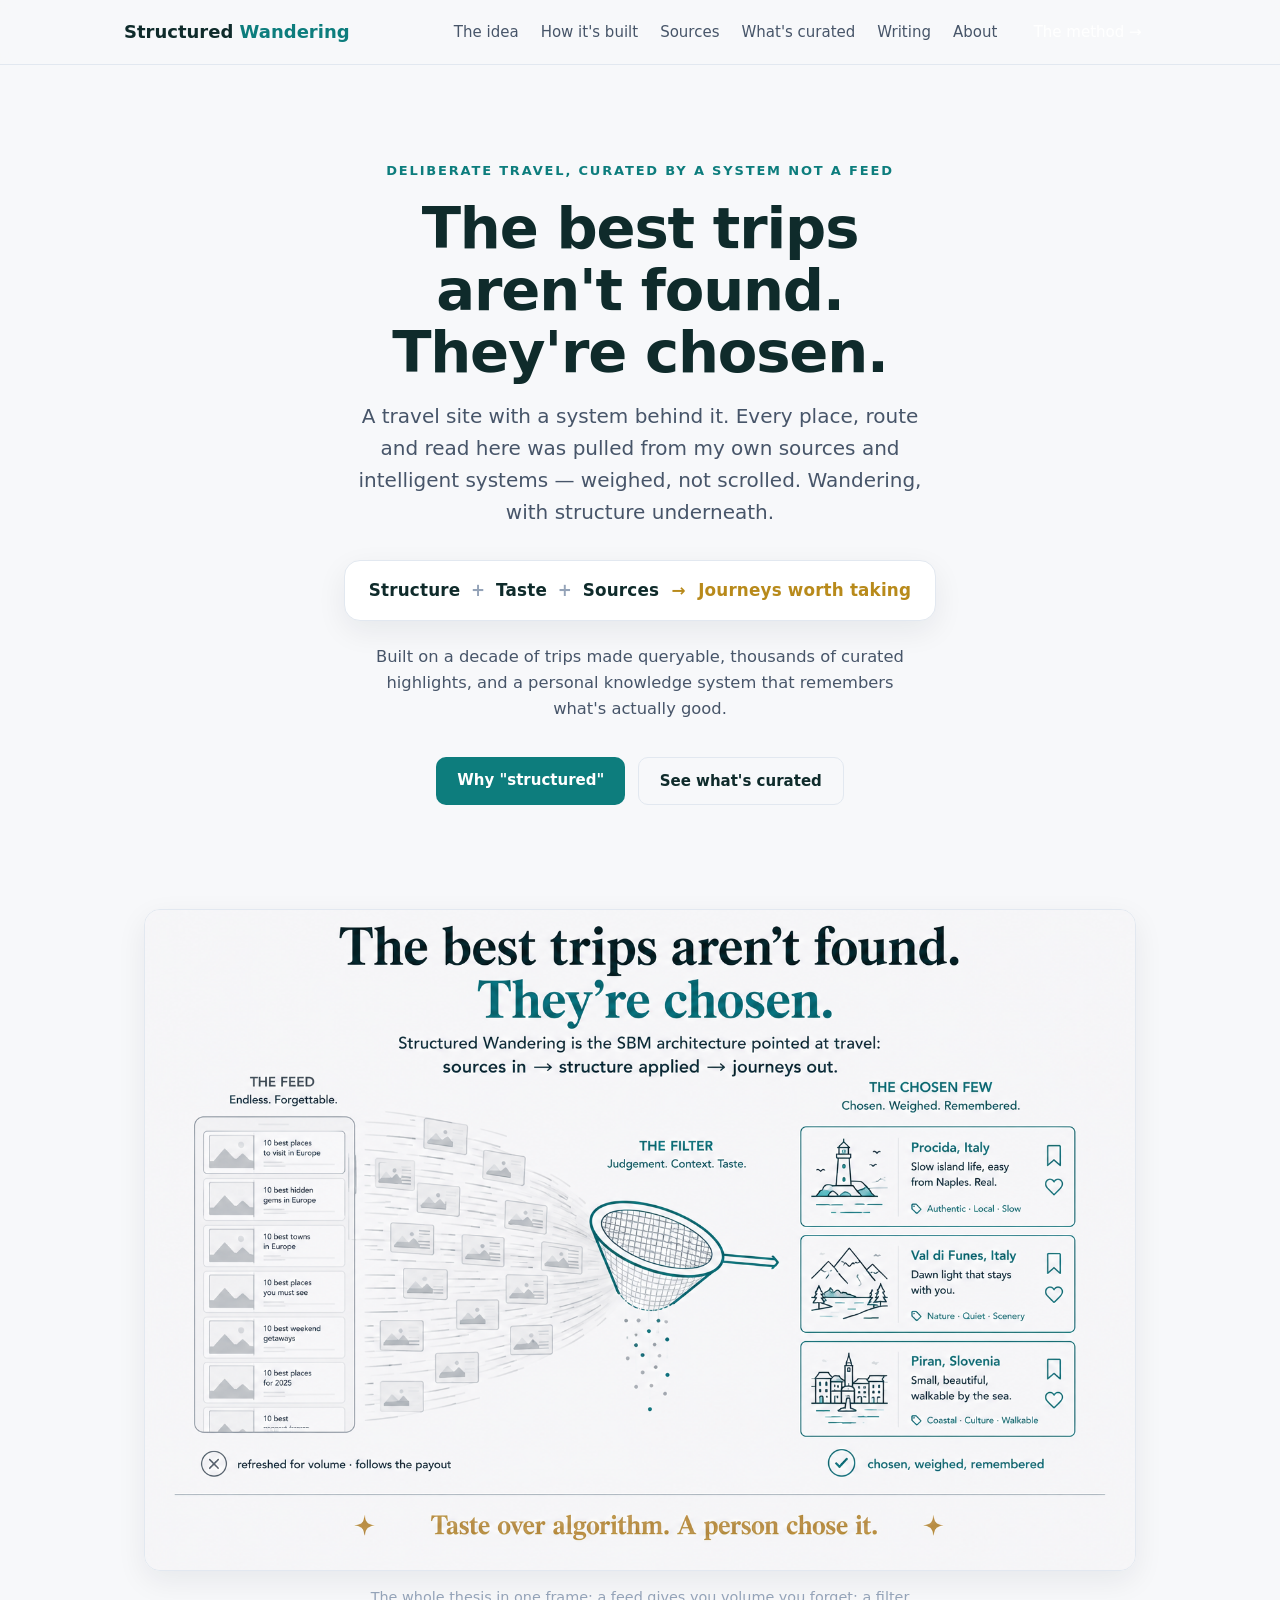
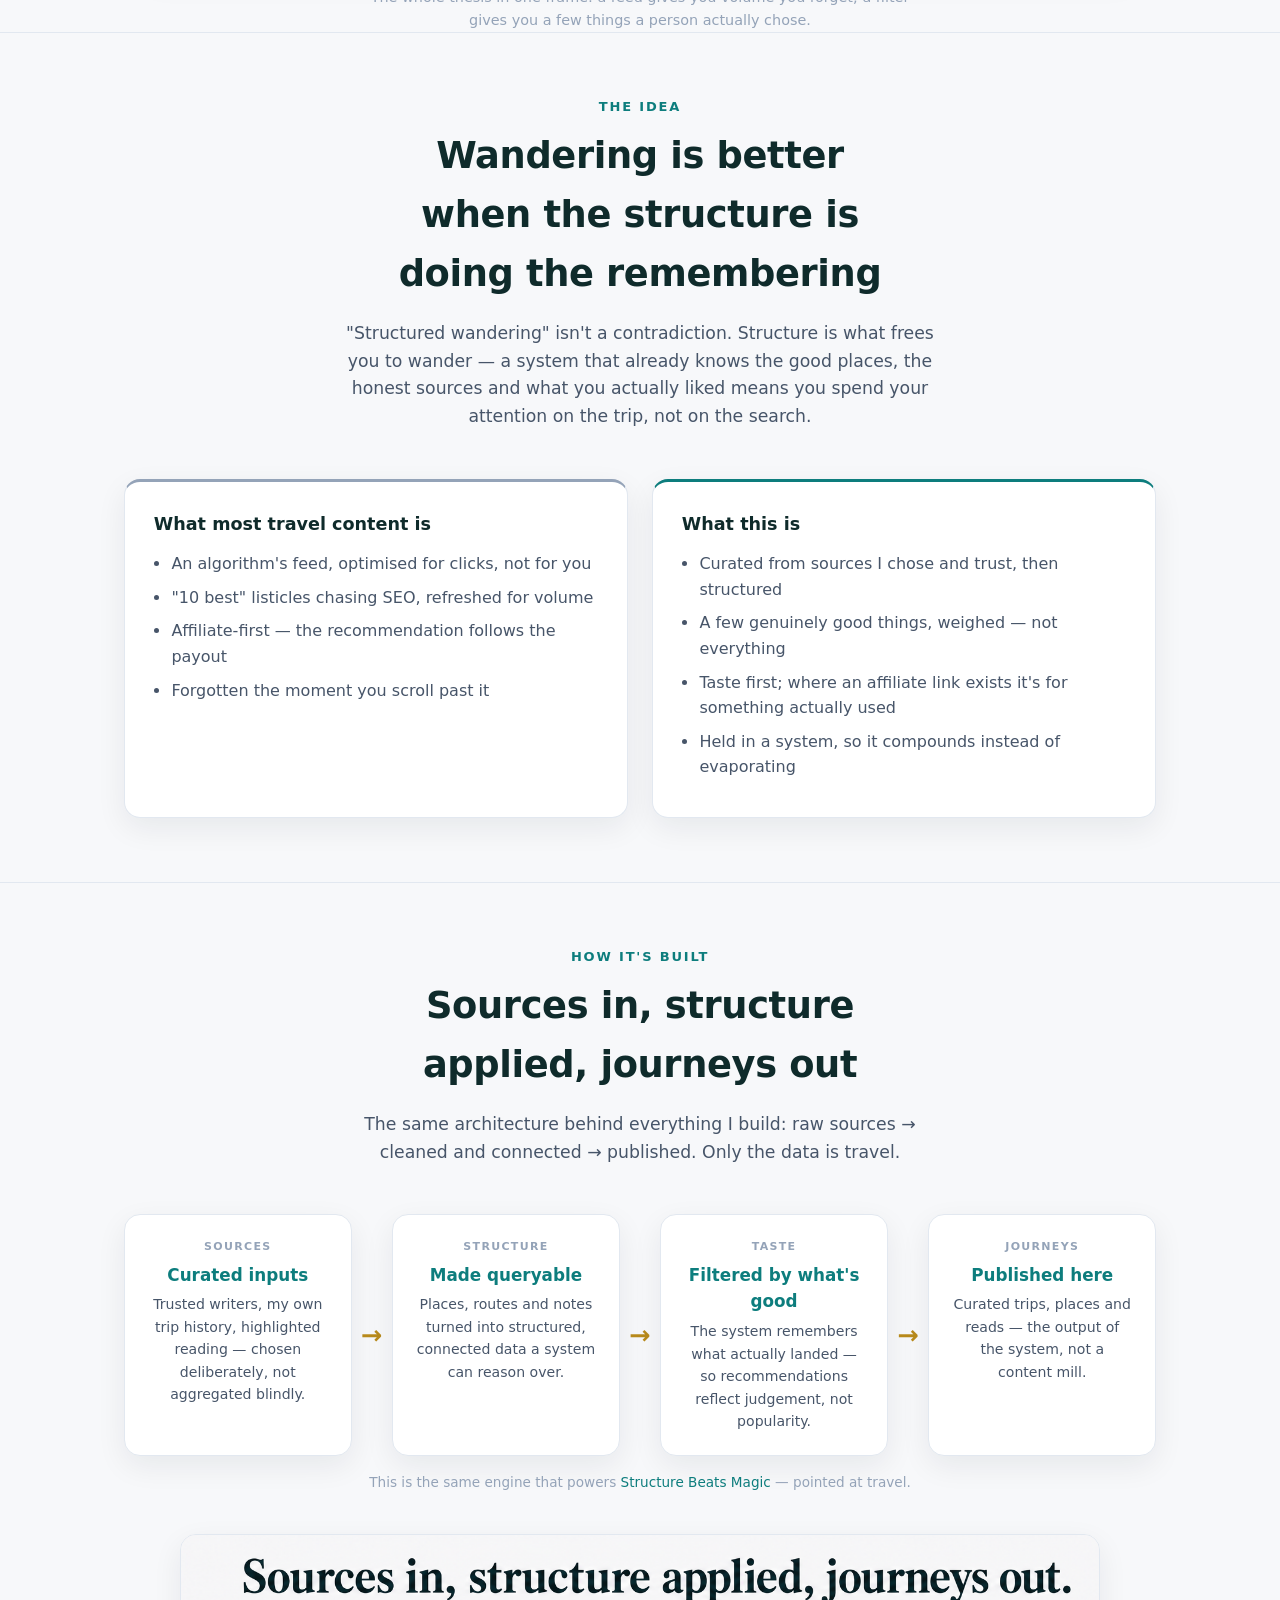
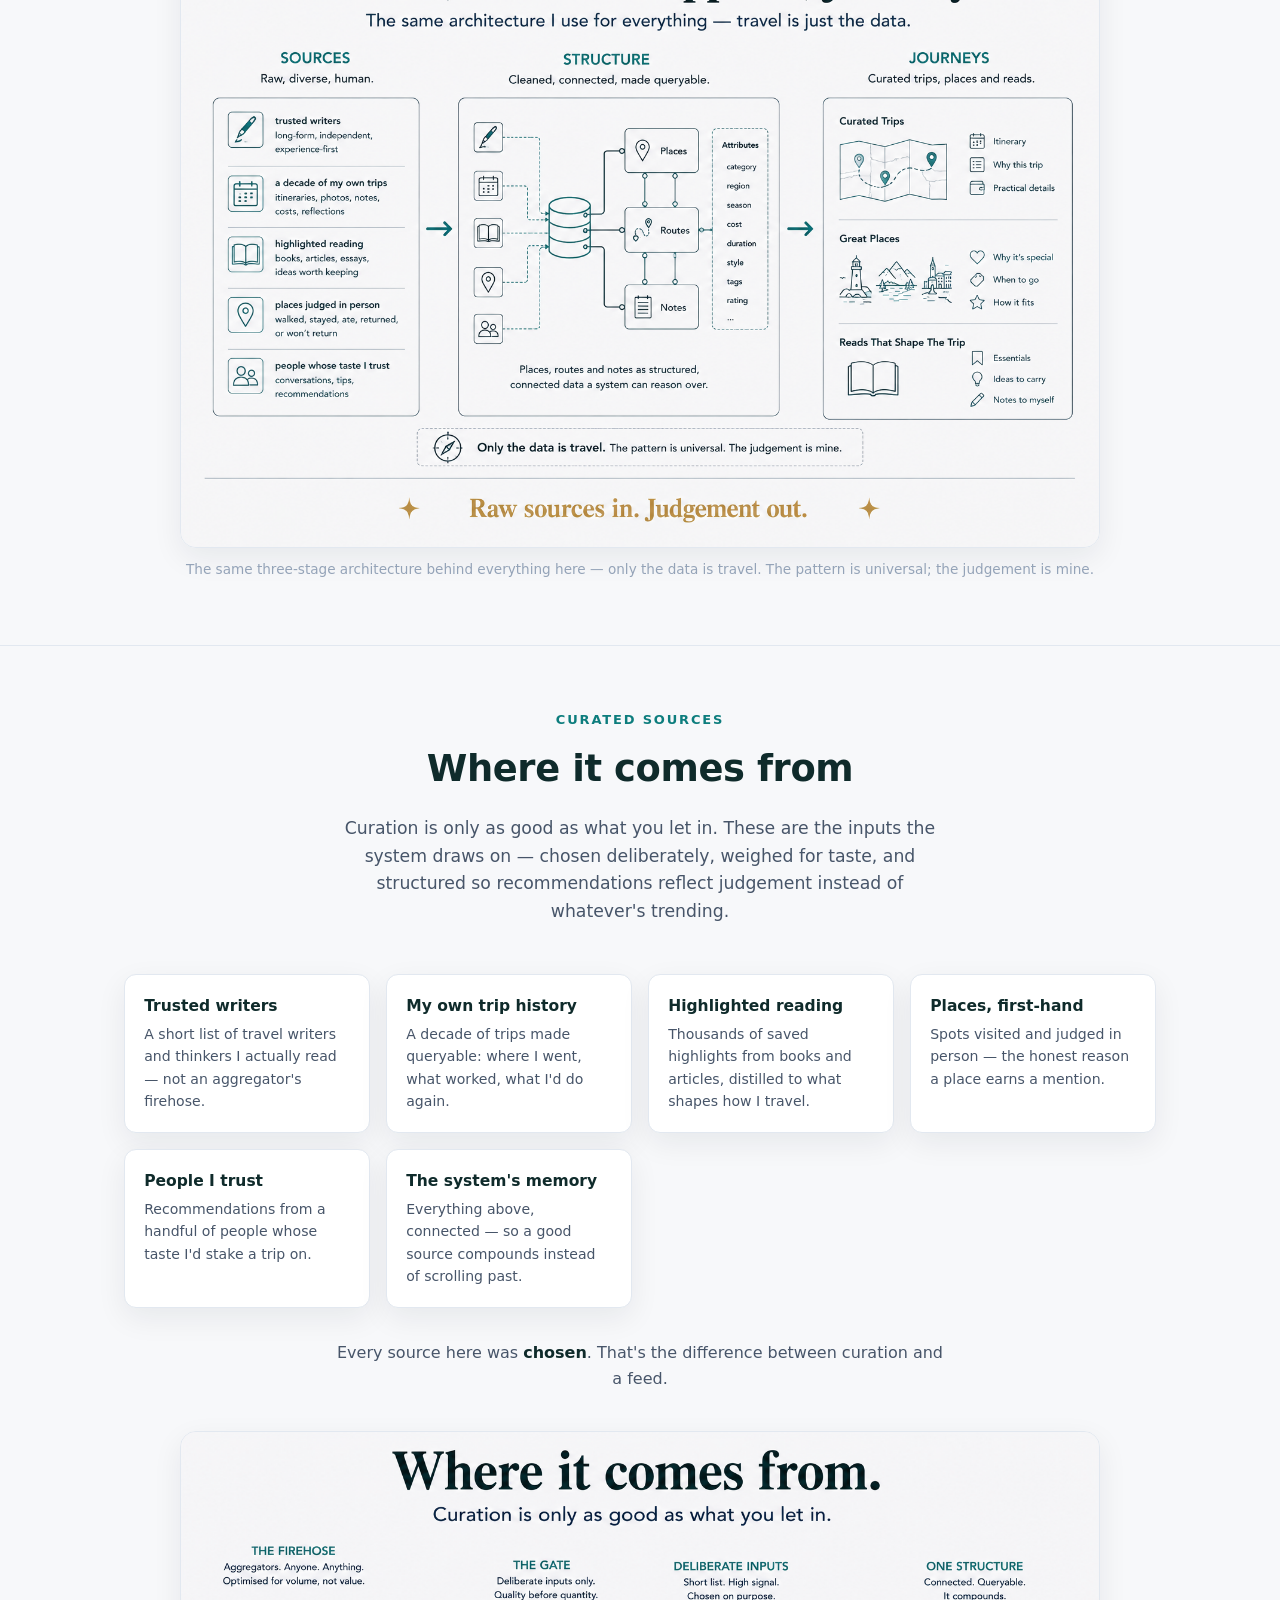
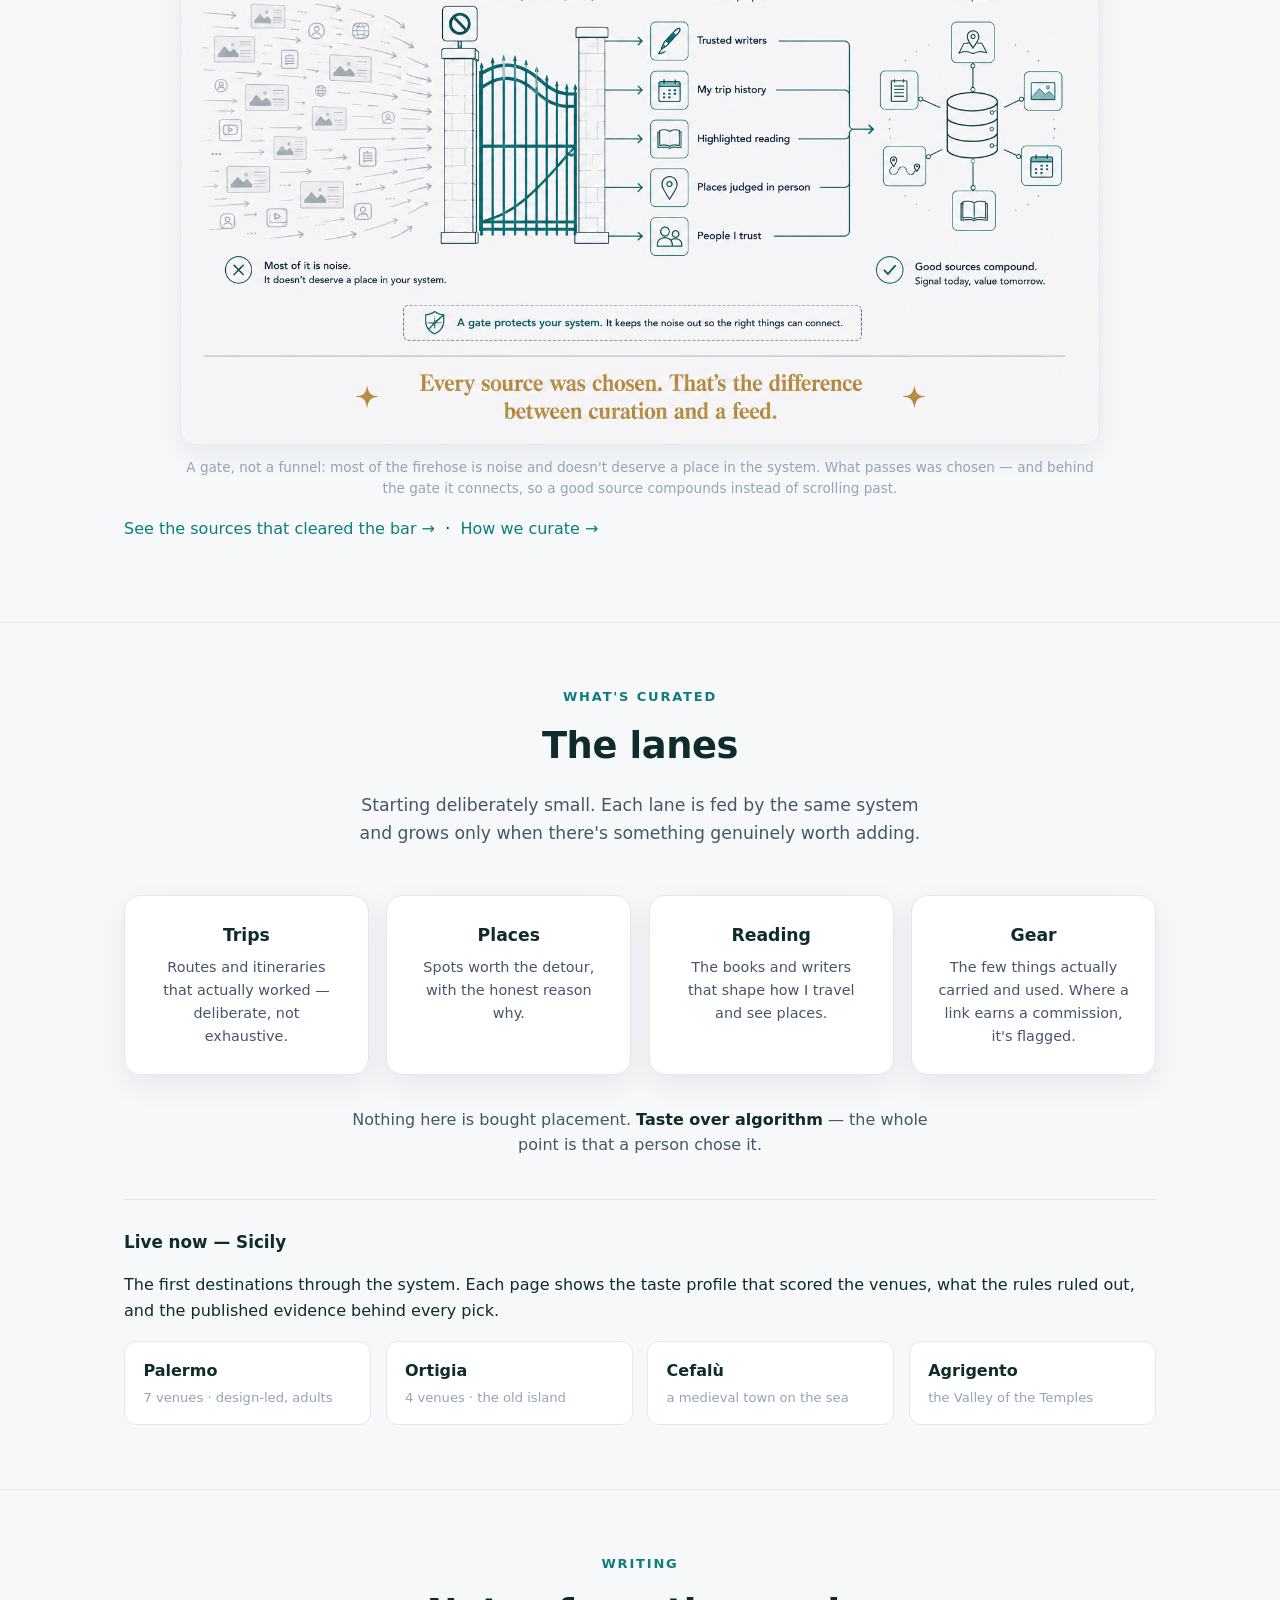
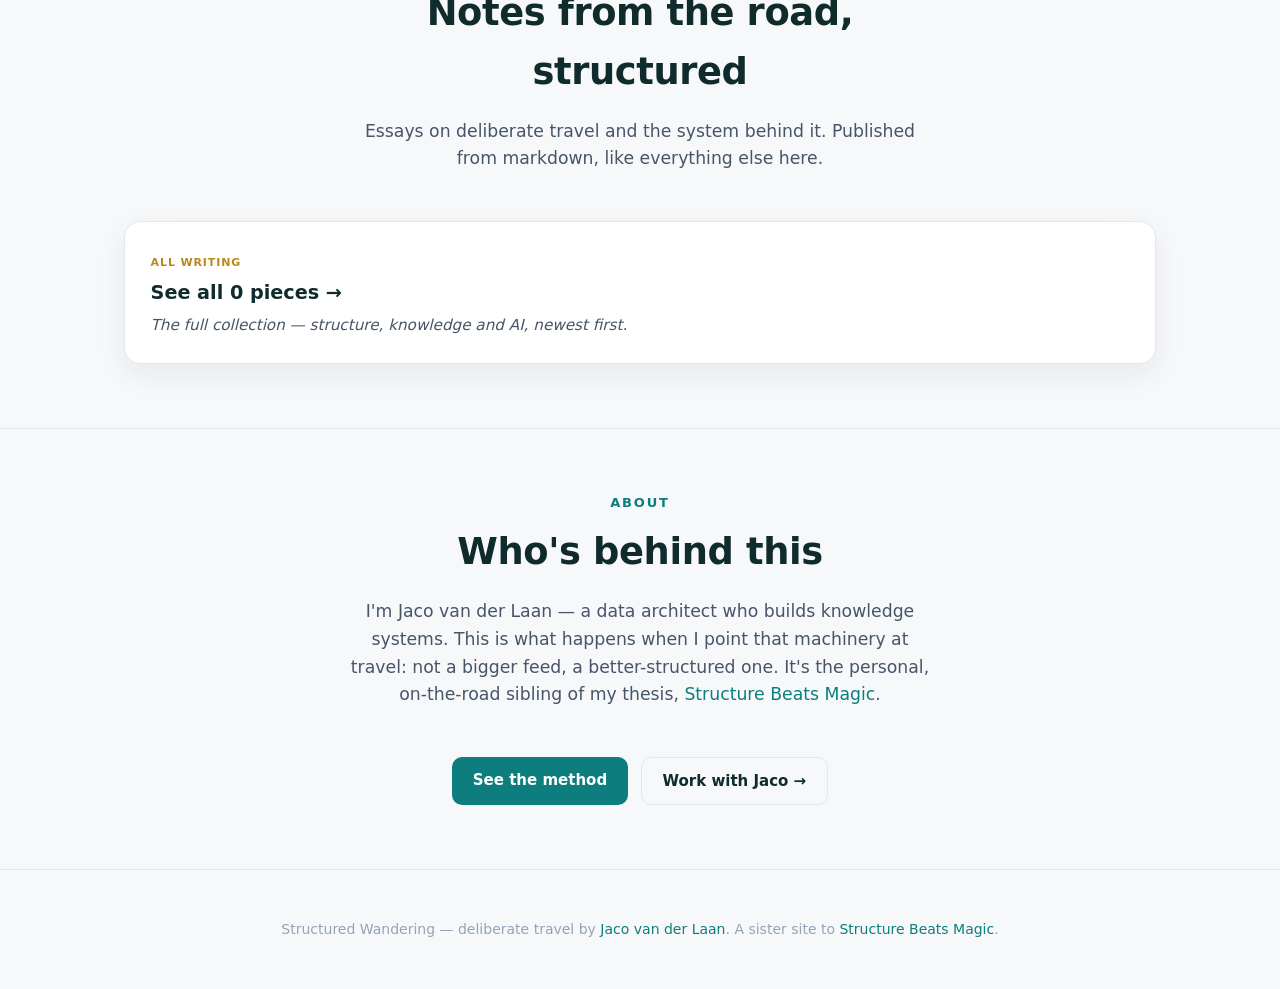
==== commit 7d7234ba: "sources + method: publish the curated-sources directory and the curation method /sources/ — the 15 t" ====
--- a/index.html
+++ b/index.html
@@ -188,6 +188,7 @@
       <img src="assets/sw-02-curation-vs-feed.png" width="1536" height="1024" loading="lazy" alt="Where it comes from: an aggregator firehose — anyone, anything, optimised for volume not value — is stopped at a gate that admits deliberate inputs only. Five chosen sources pass through (trusted writers, my trip history, highlighted reading, places judged in person, people I trust) and connect into one queryable structure where good sources compound." />
       <figcaption>A gate, not a funnel: most of the firehose is noise and doesn't deserve a place in the system. What passes was chosen — and behind the gate it connects, so a good source compounds instead of scrolling past.</figcaption>
     </figure>
+    <p class="section-cta"><a href="sources/">See the sources that cleared the bar →</a> &nbsp;·&nbsp; <a href="method/">How we curate →</a></p>
   </div>
 </section>
 
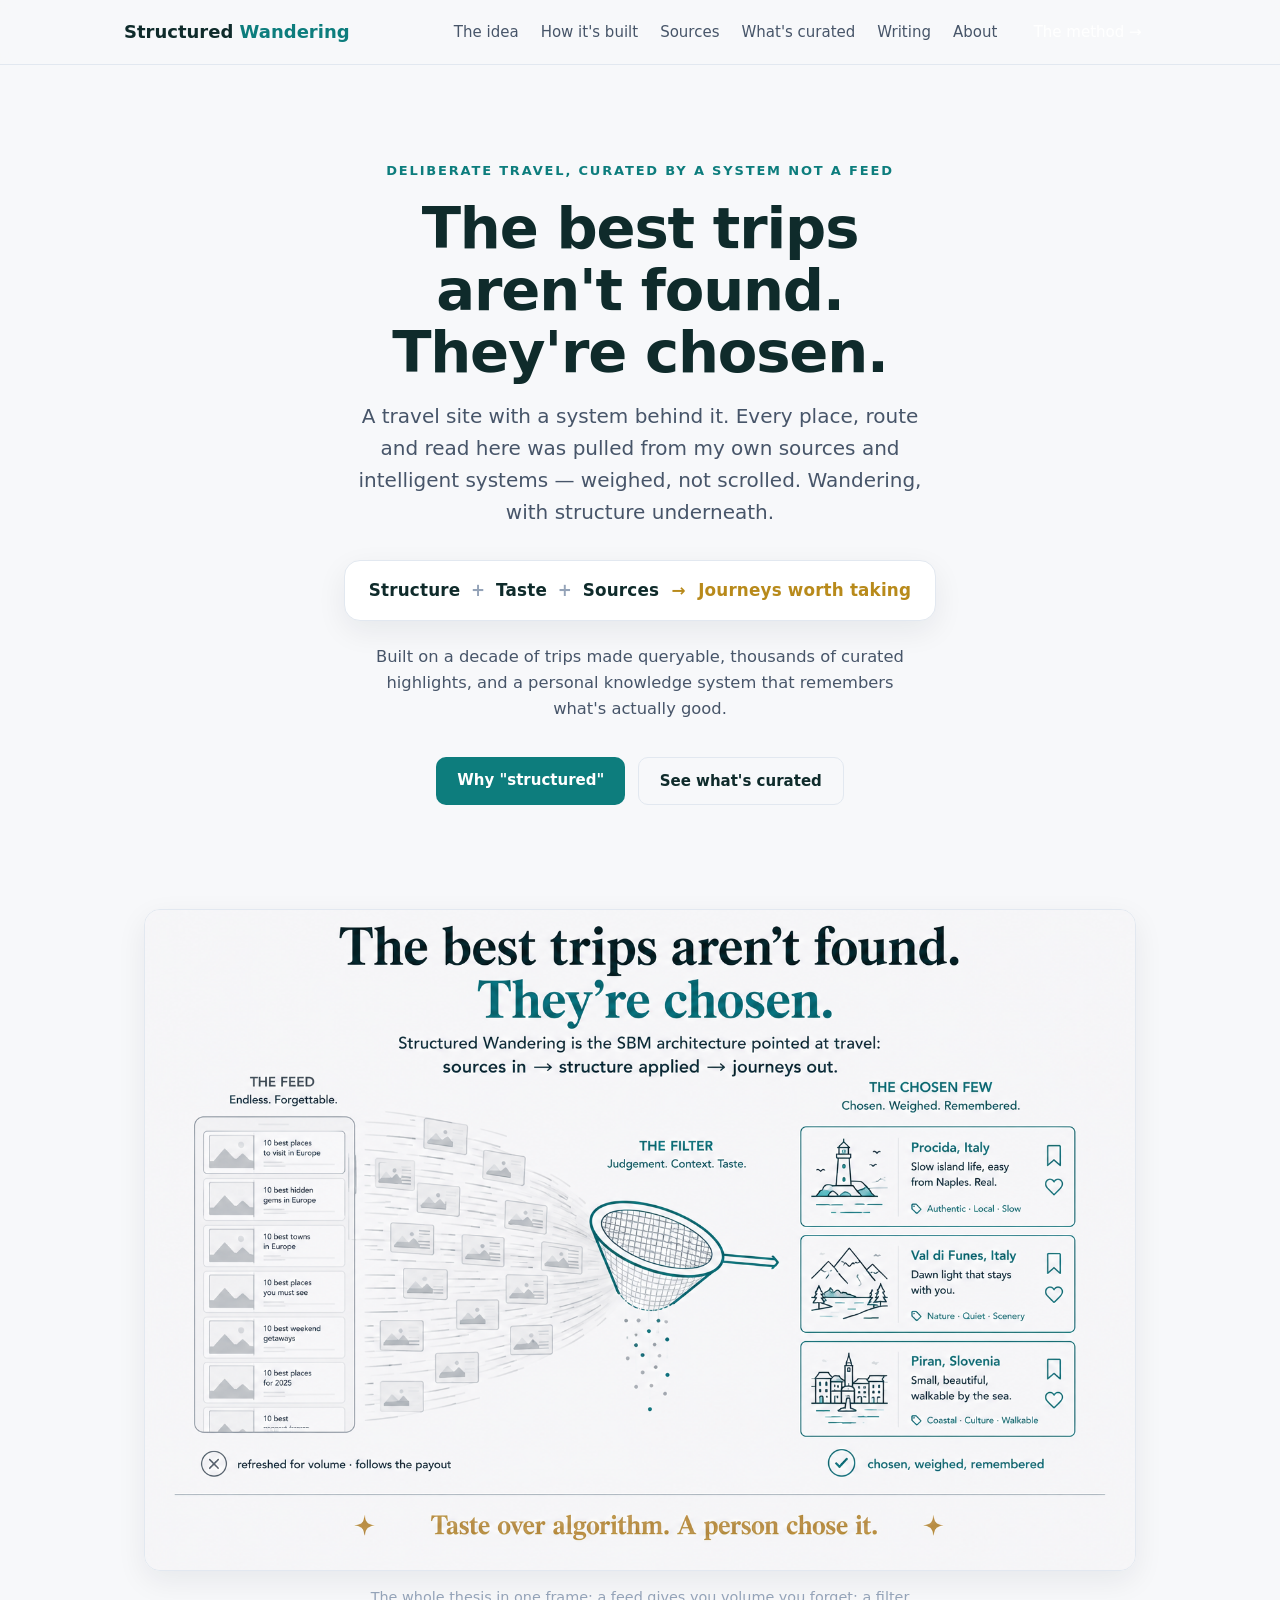
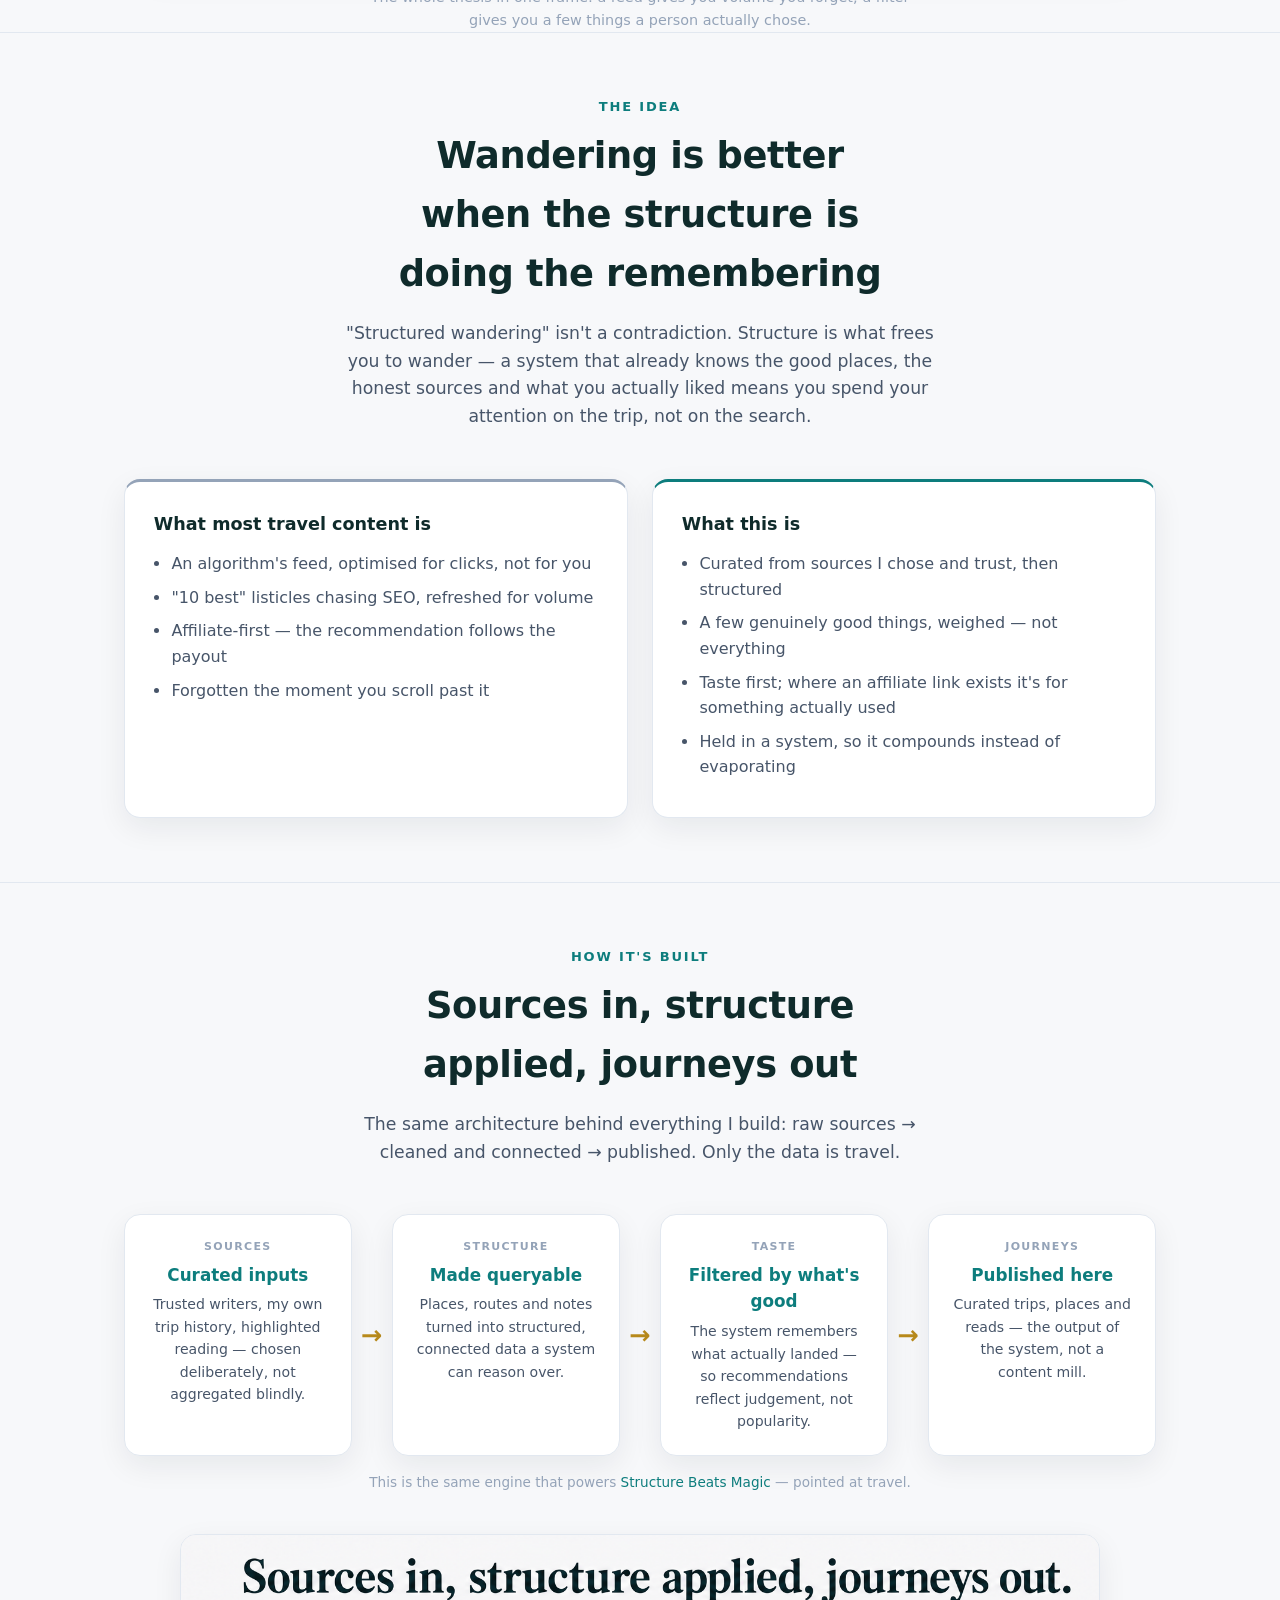
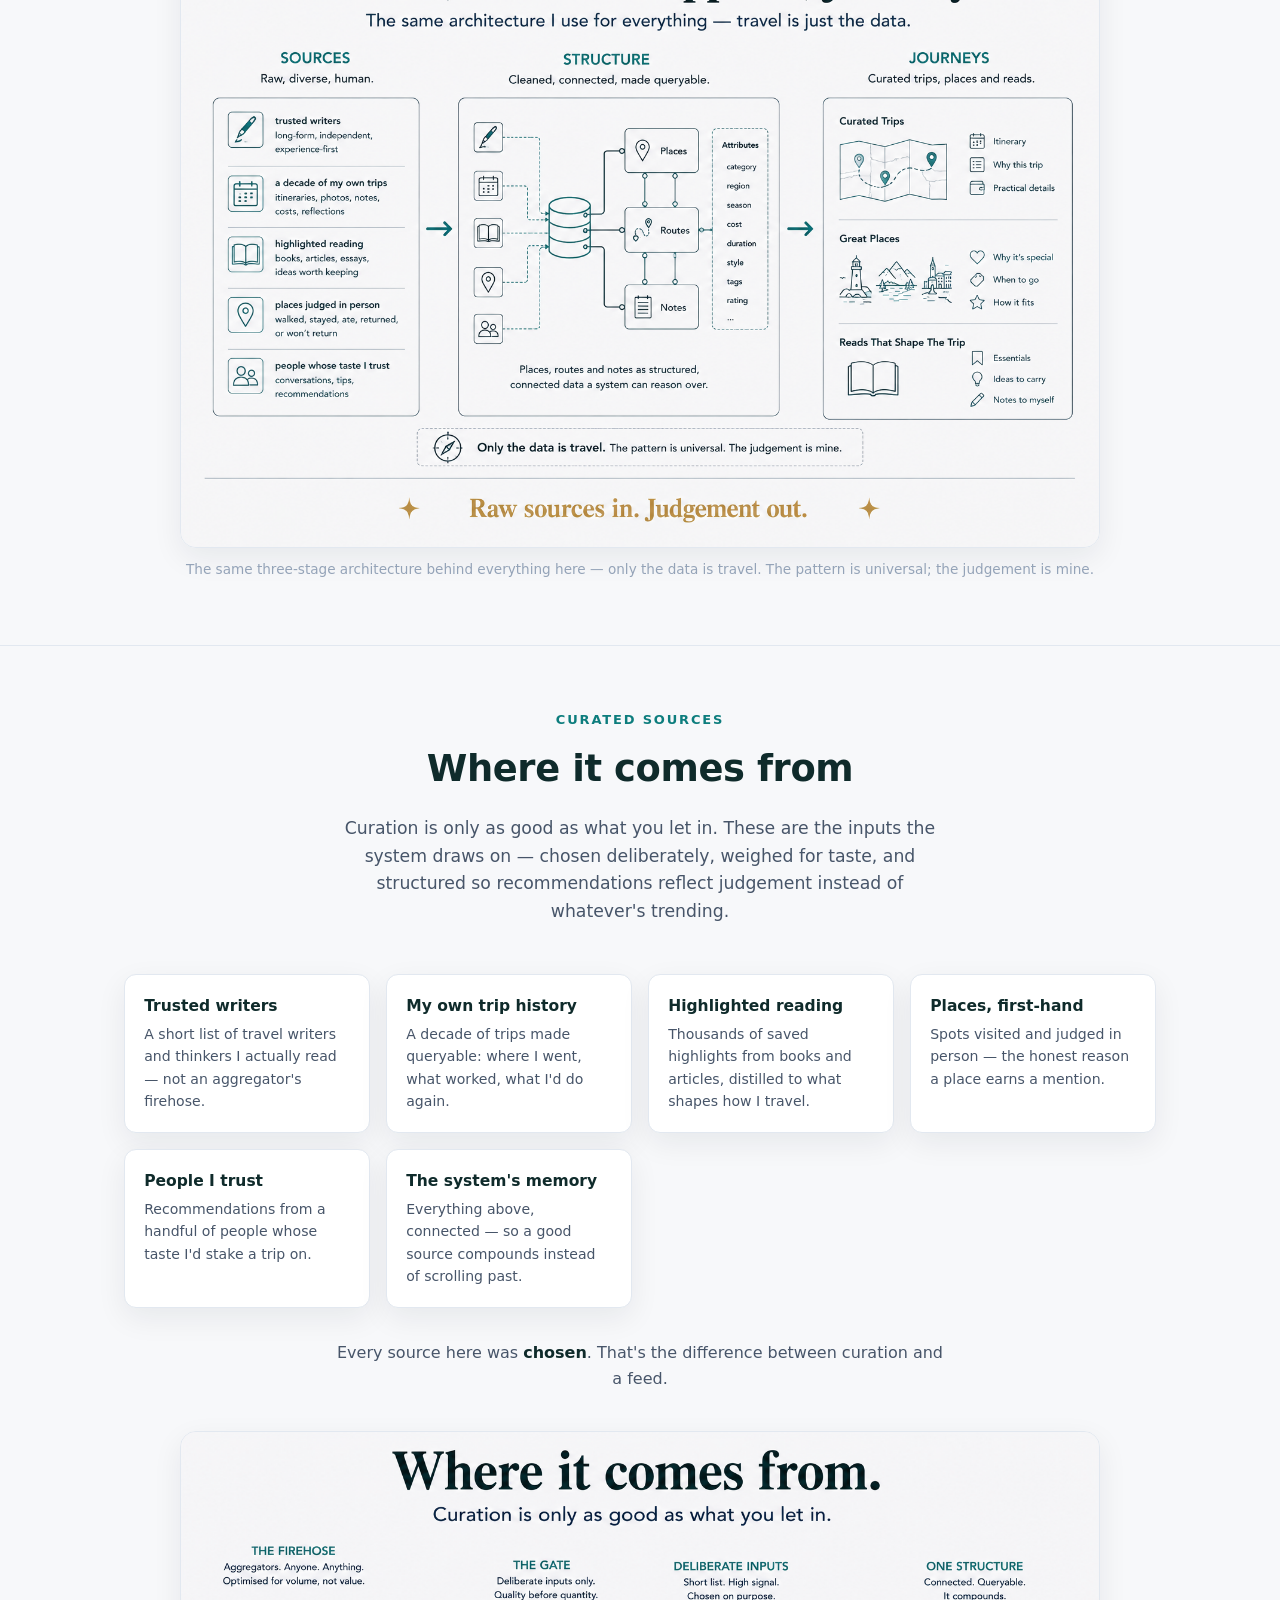
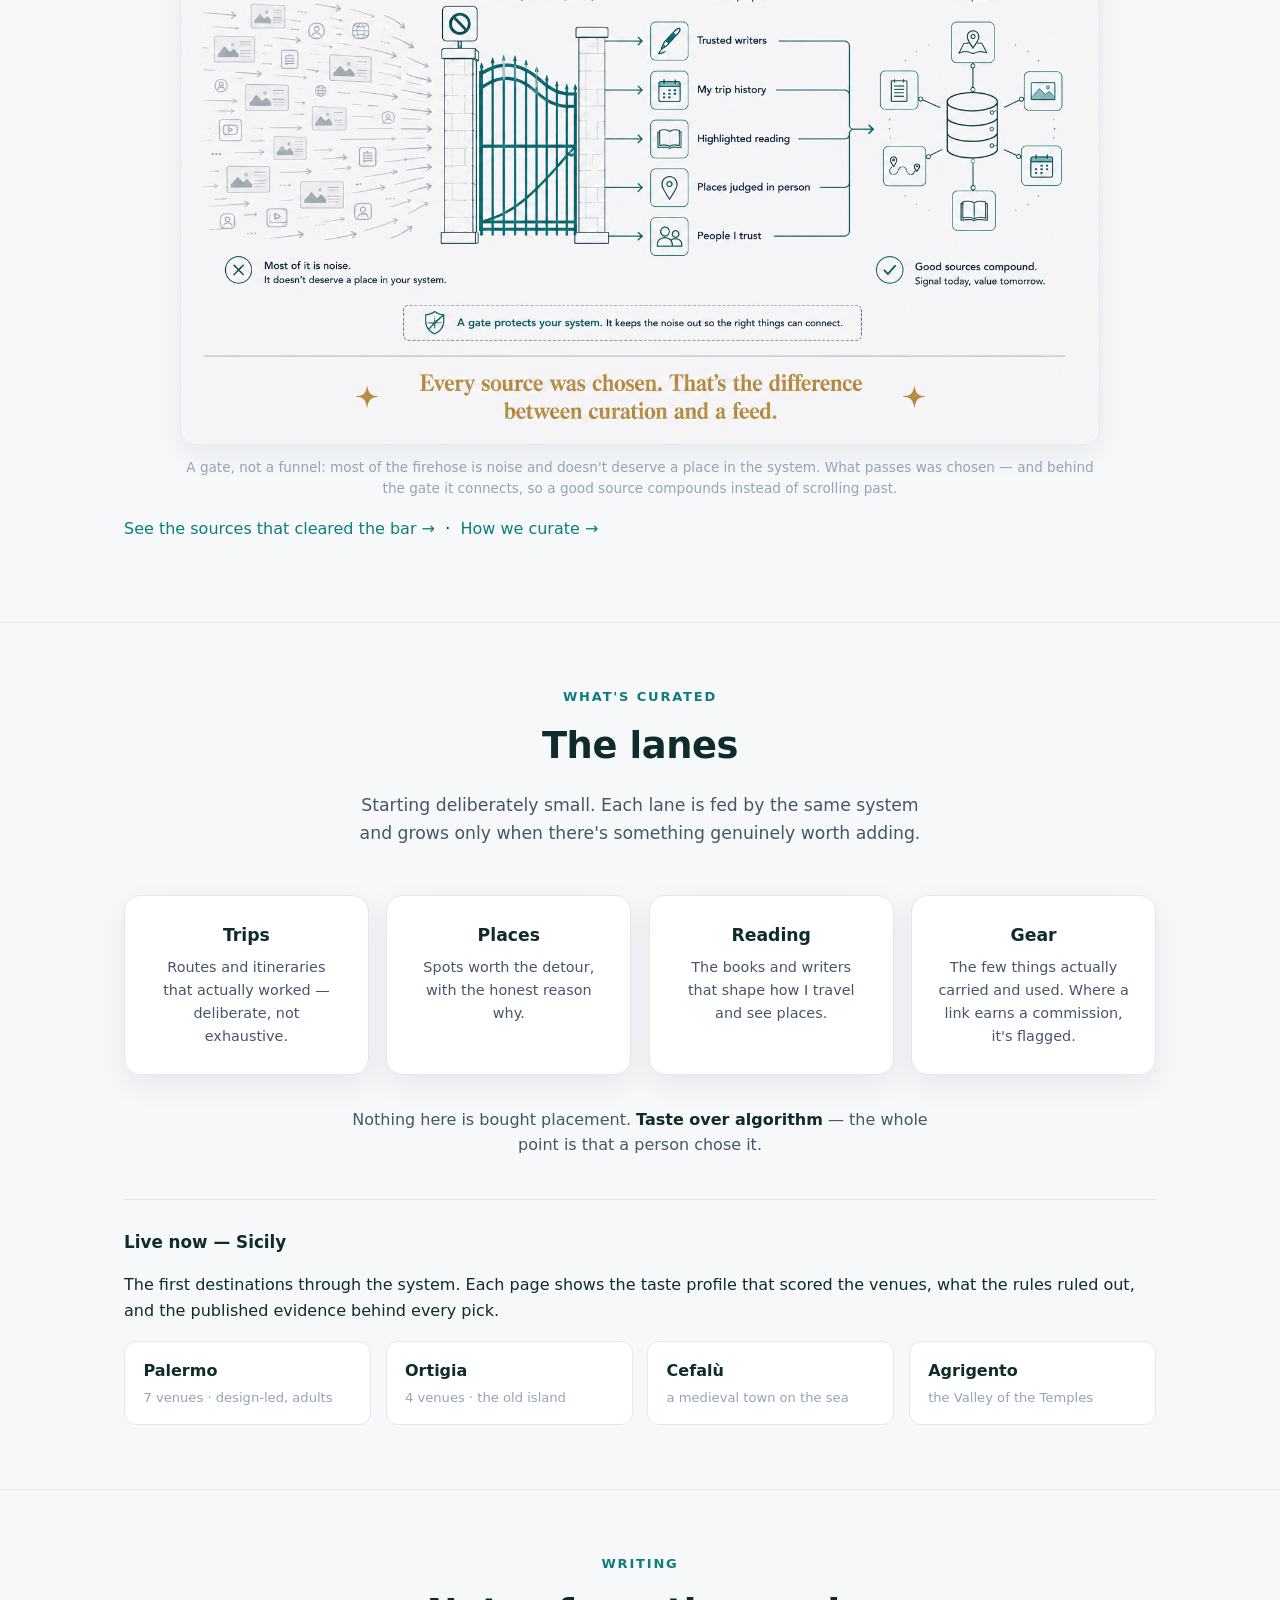
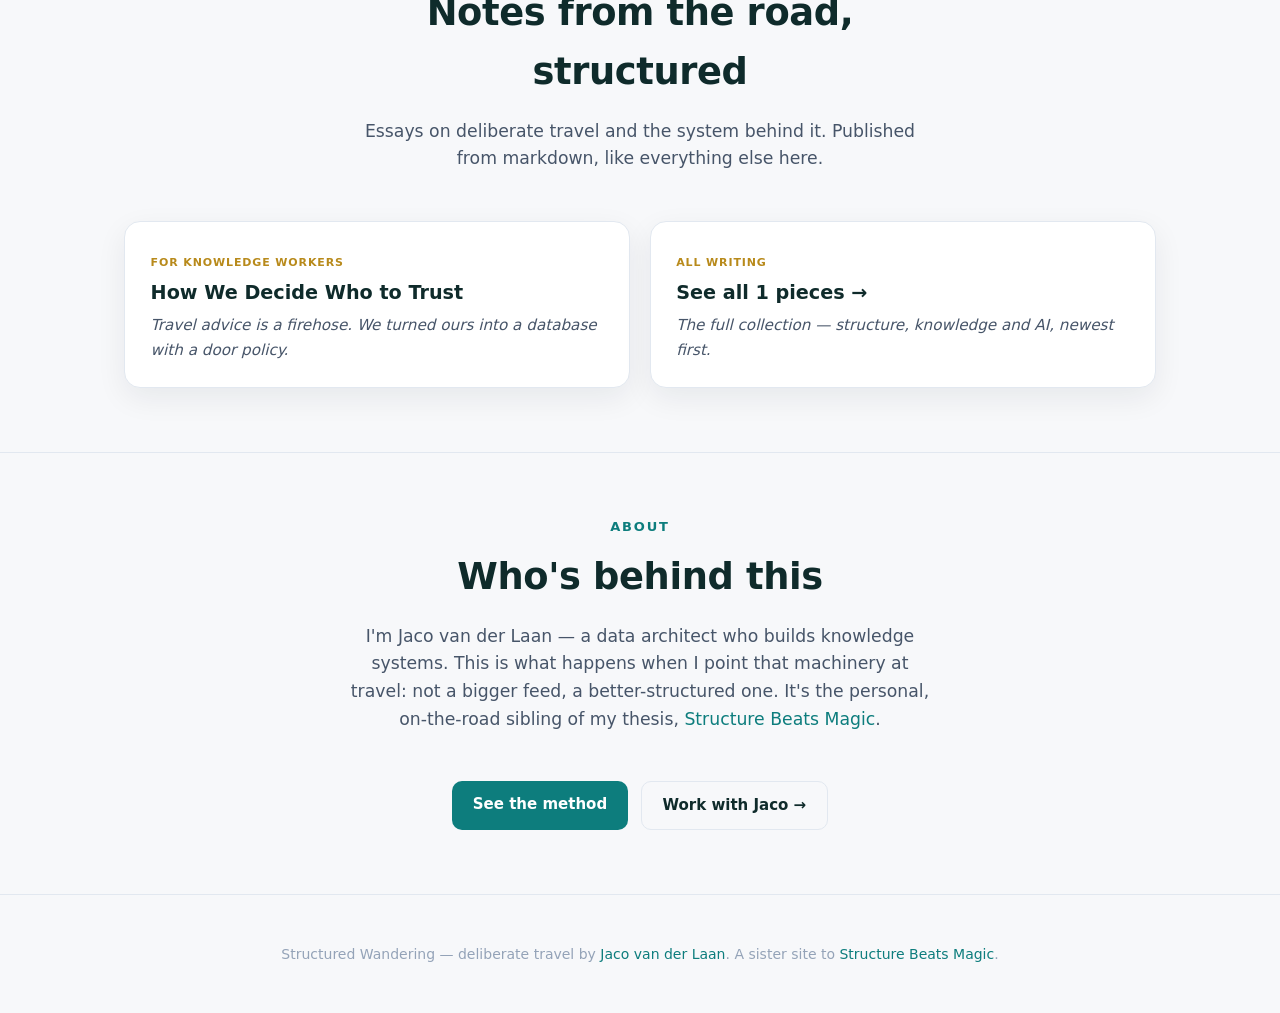
==== commit b93e9421: "articles: publish "How We Decide Who to Trust" — the first article The method as a story: the closed" ====
--- a/index.html
+++ b/index.html
@@ -253,8 +253,8 @@
     <div class="posts" id="writing-cards">
       <!-- build_articles.py injects the newest cards between these markers -->
       <!-- ARTICLE-CARDS:START -->
-
-      <a class="post post-more" href="writing/"><span class="post-face">All writing</span><h3>See all 0 pieces →</h3><p>The full collection — structure, knowledge and AI, newest first.</p></a>
+      <a class="post" href="articles/how-we-decide-who-to-trust.html"><span class="post-face">For knowledge workers</span><h3>How We Decide Who to Trust</h3><p>Travel advice is a firehose. We turned ours into a database with a door policy.</p></a>
+      <a class="post post-more" href="writing/"><span class="post-face">All writing</span><h3>See all 1 pieces →</h3><p>The full collection — structure, knowledge and AI, newest first.</p></a>
       <!-- ARTICLE-CARDS:END -->
     </div>
   </div>
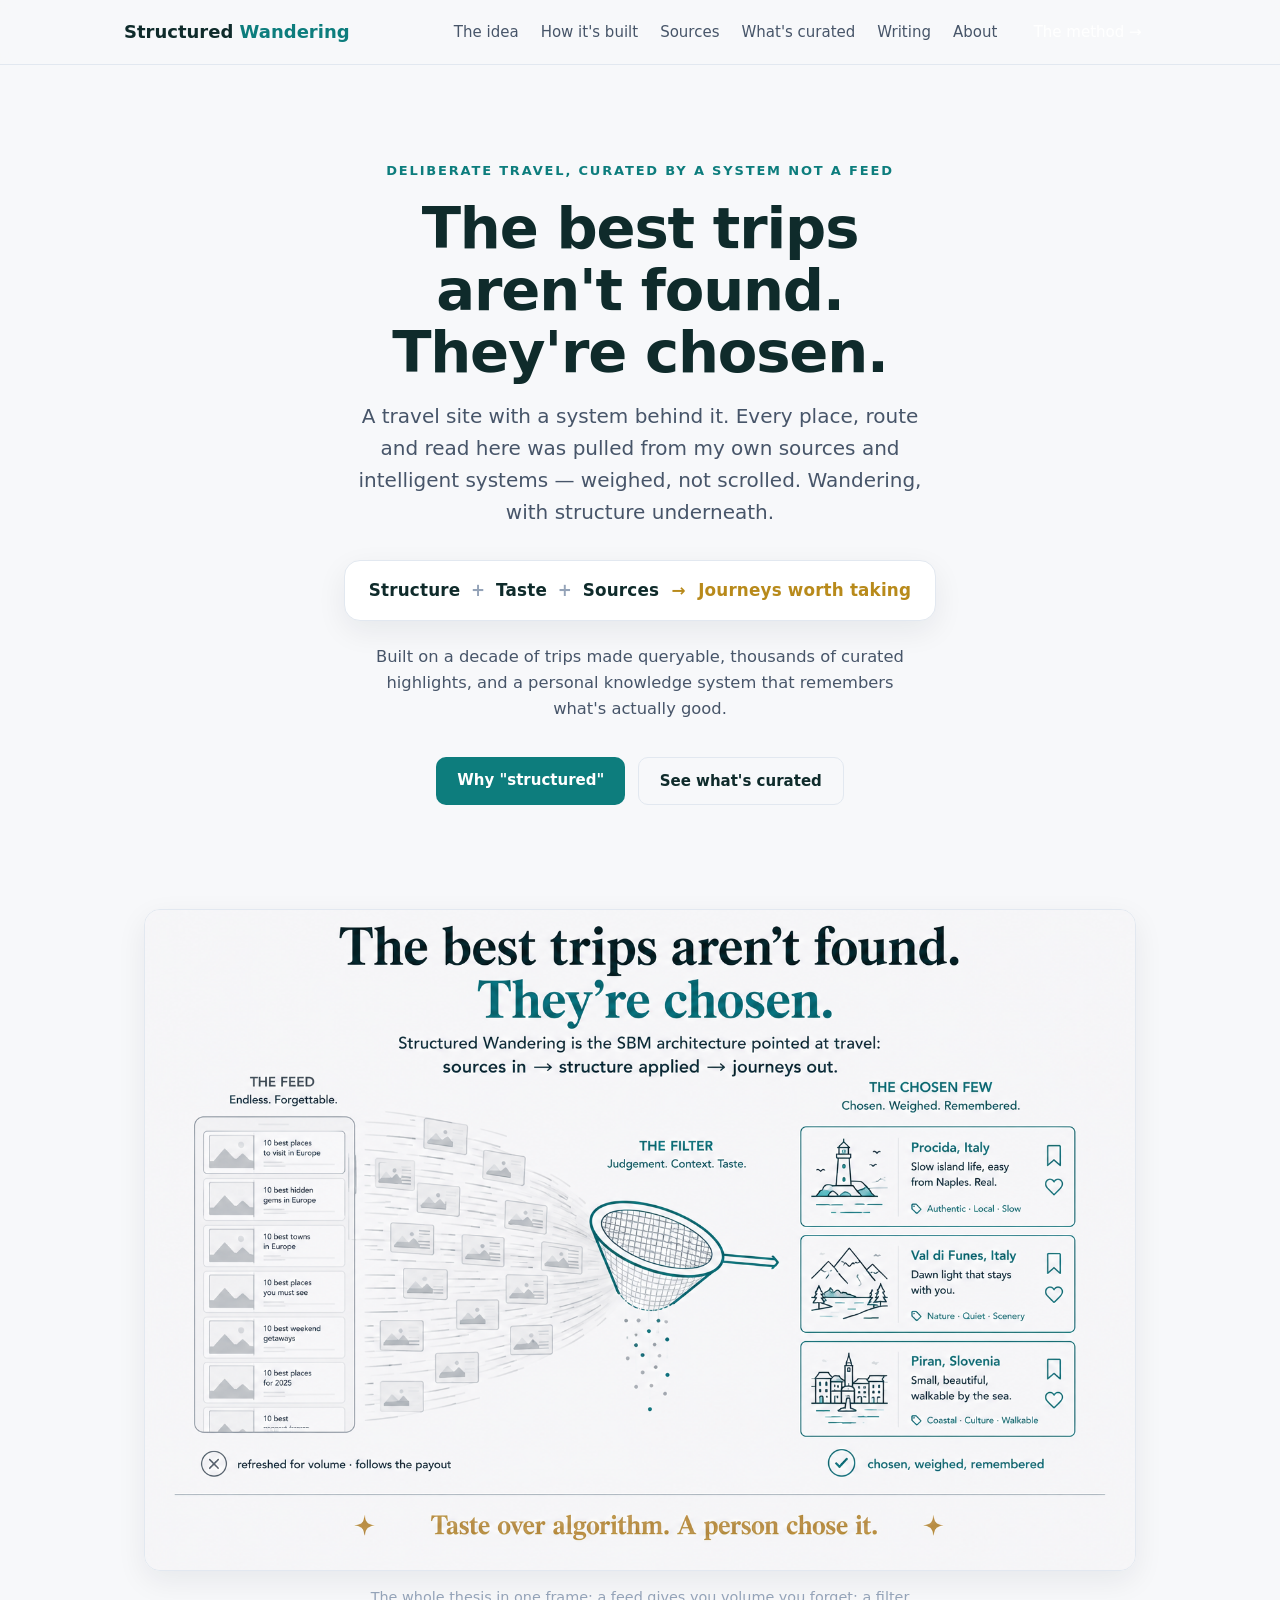
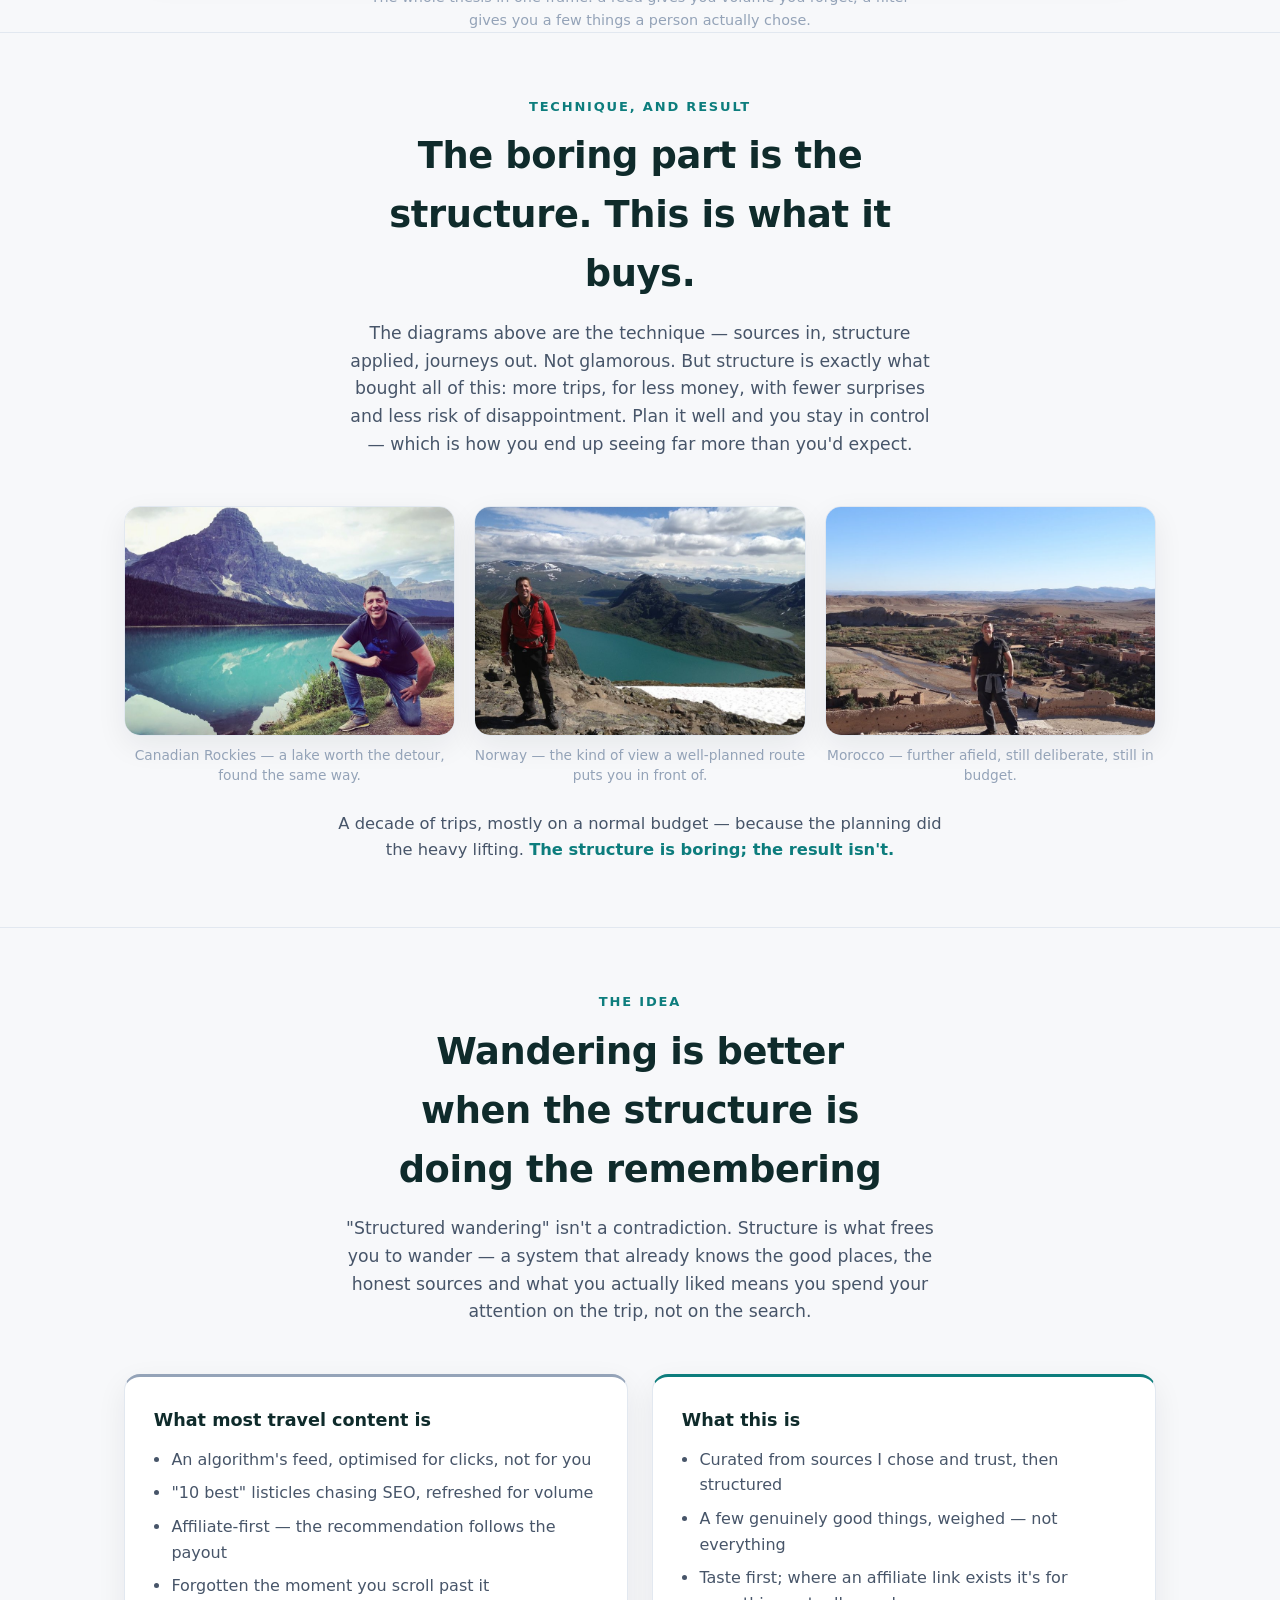
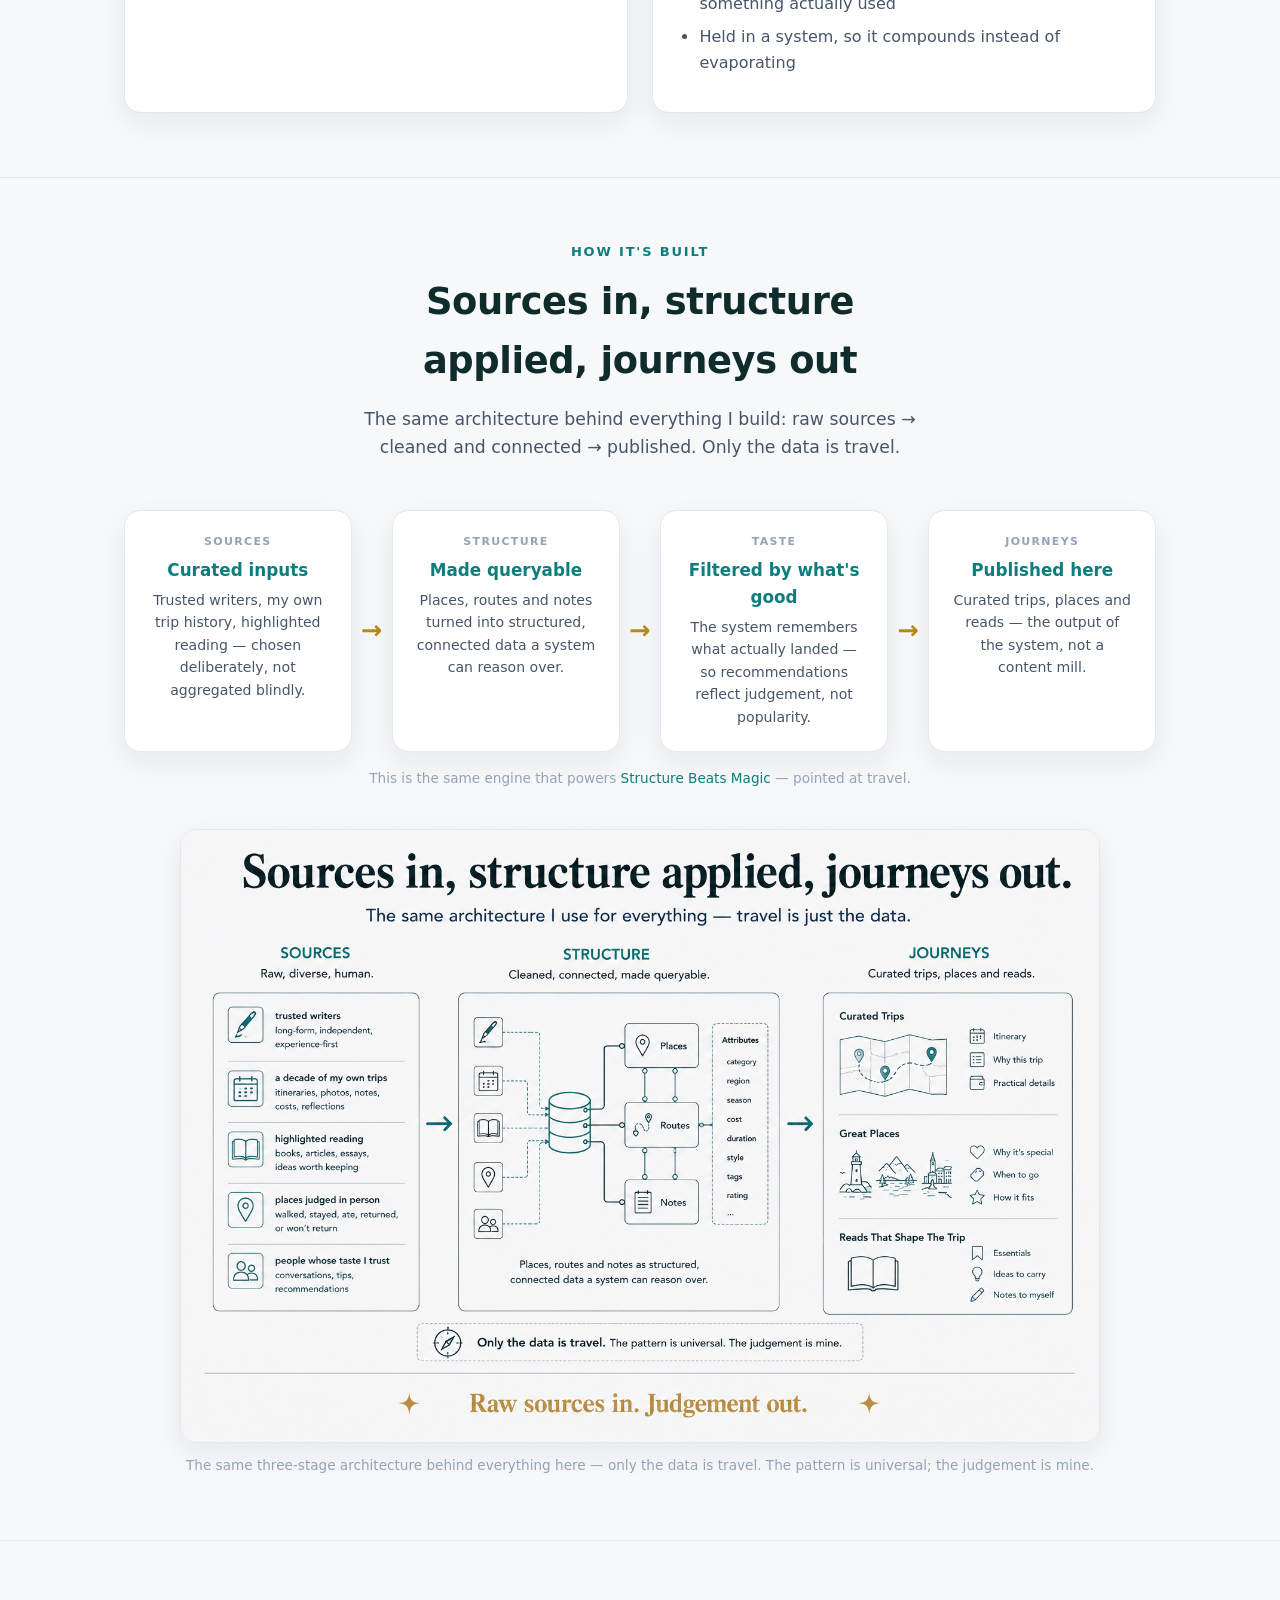
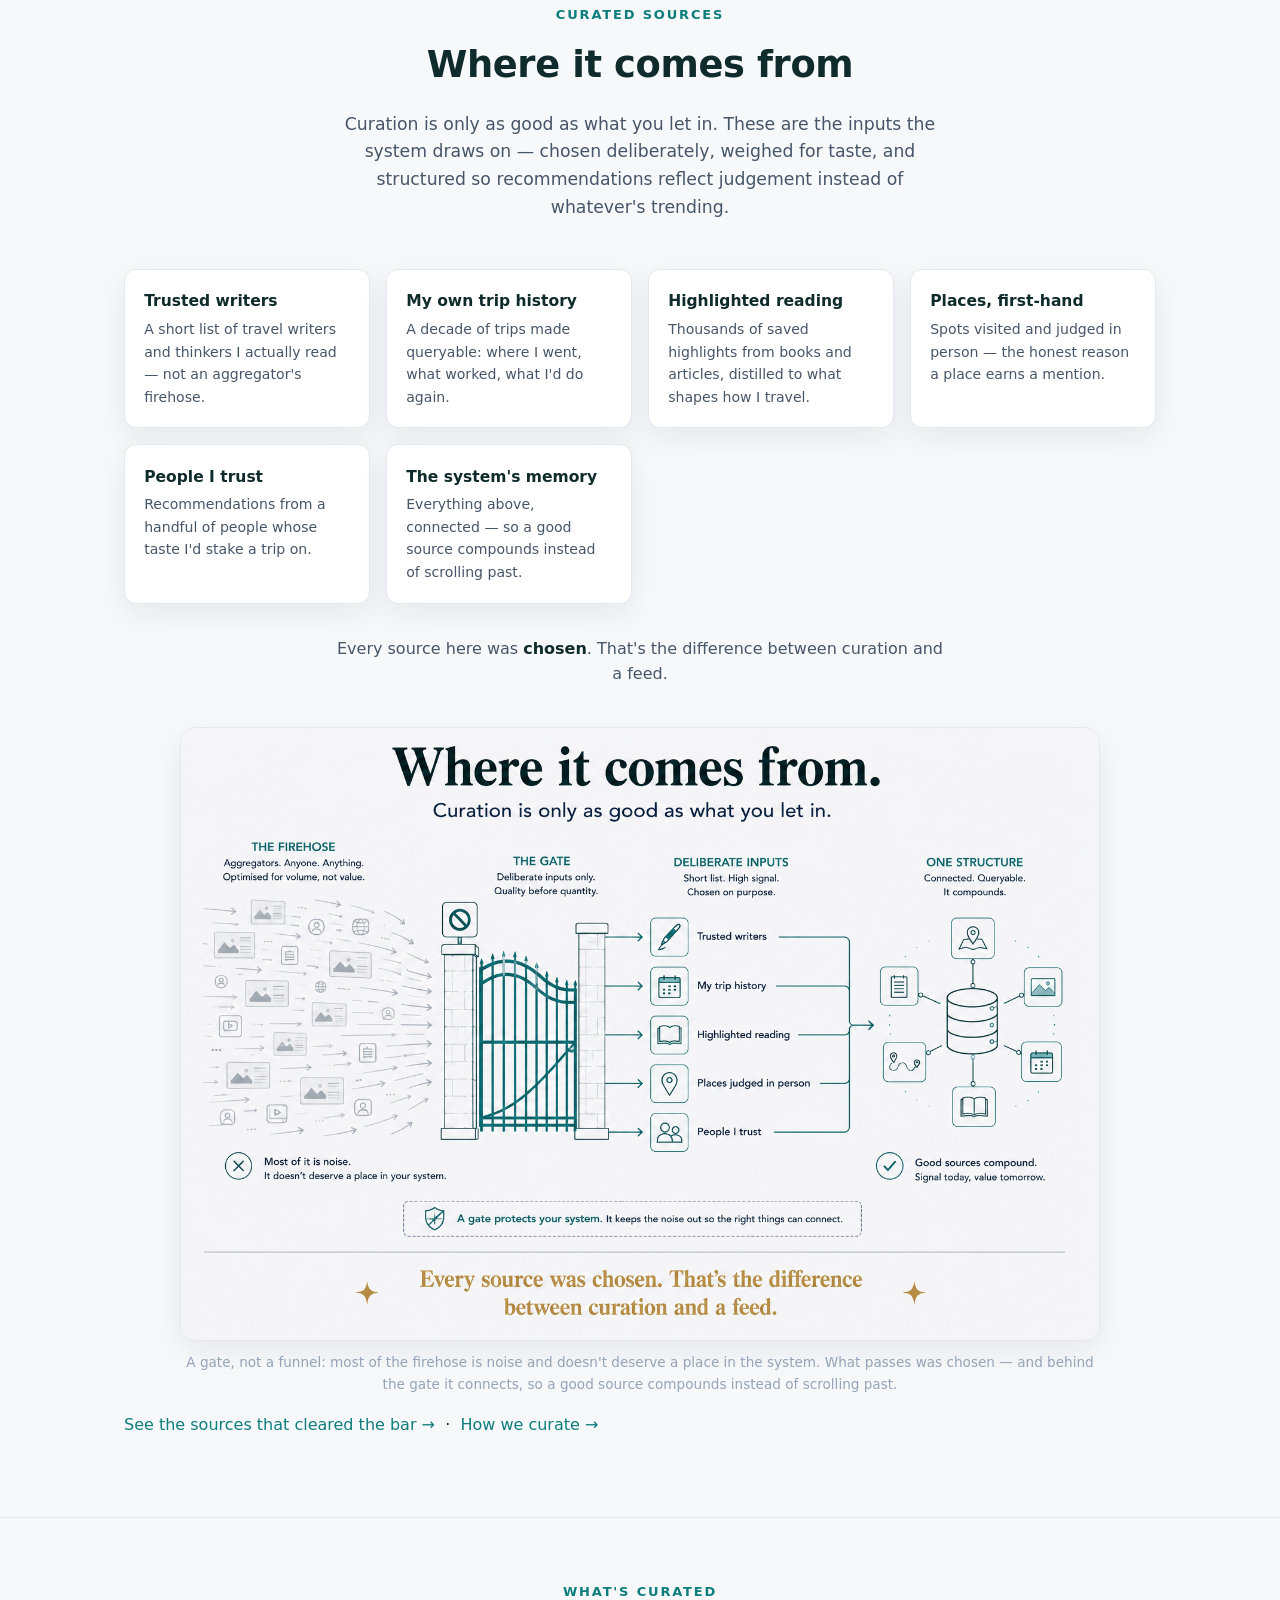
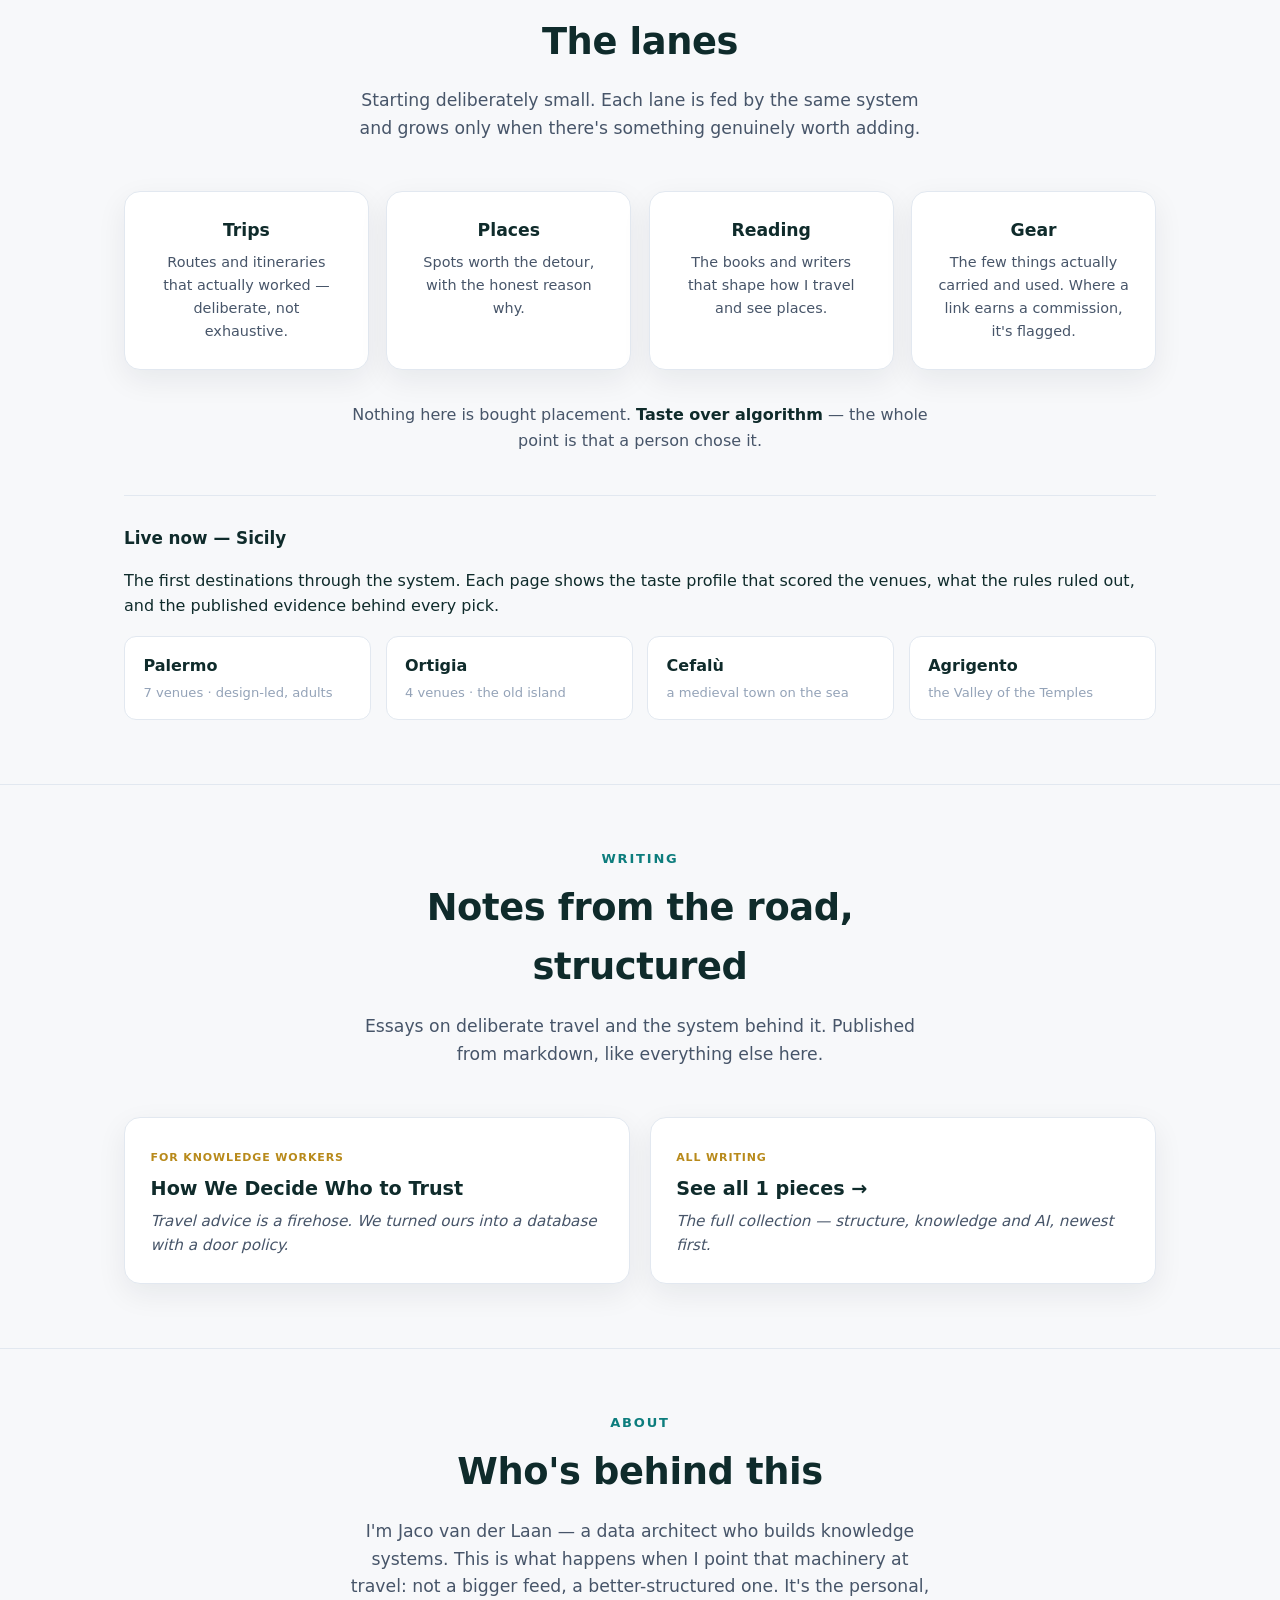
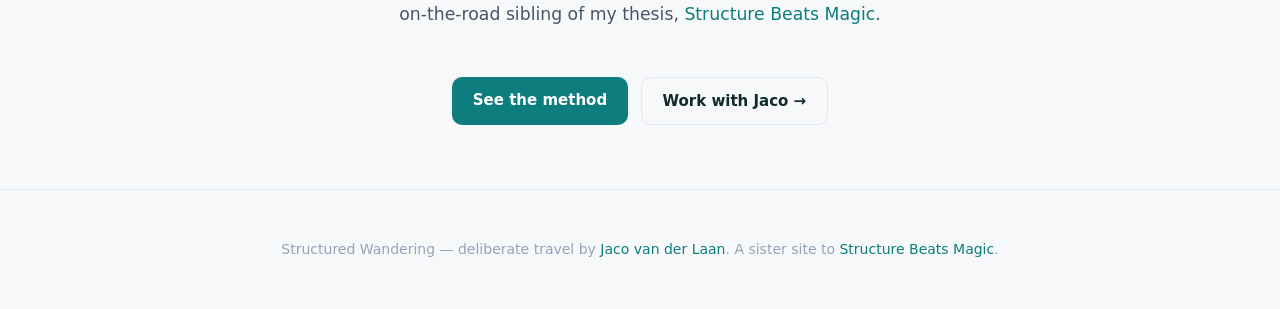
==== commit f6e91509: "@ home: add "The traveller — technique + result" block under the hero Jaco-approved. New section bel" ====
--- a/index.html
+++ b/index.html
@@ -78,6 +78,30 @@
   <figcaption>The whole thesis in one frame: a feed gives you volume you forget; a filter gives you a few things a person actually chose.</figcaption>
 </figure>
 
+<!-- THE TRAVELLER: technique + result -->
+<section id="traveller">
+  <div class="wrap">
+    <div class="section-eyebrow">Technique, and result</div>
+    <h2 class="section-title">The boring part is the structure. This is what it buys.</h2>
+    <p class="section-lede">The diagrams above are the technique — sources in, structure applied, journeys out. Not glamorous. But structure is exactly what bought all of this: more trips, for less money, with fewer surprises and less risk of disappointment. Plan it well and you stay in control — which is how you end up seeing far more than you'd expect.</p>
+    <div class="traveller-grid">
+      <figure class="tphoto">
+        <img src="assets/travel/sw-travel-canada.jpg" alt="Jaco at a turquoise mountain lake in the Canadian Rockies" loading="lazy" width="900" height="675" />
+        <figcaption>Canadian Rockies — a lake worth the detour, found the same way.</figcaption>
+      </figure>
+      <figure class="tphoto">
+        <img src="assets/travel/sw-travel-norway.jpg" alt="Jaco above a Norwegian fjord lake" loading="lazy" width="900" height="675" />
+        <figcaption>Norway — the kind of view a well-planned route puts you in front of.</figcaption>
+      </figure>
+      <figure class="tphoto">
+        <img src="assets/travel/sw-travel-morocco.jpg" alt="Jaco overlooking a Moroccan valley" loading="lazy" width="900" height="675" />
+        <figcaption>Morocco — further afield, still deliberate, still in budget.</figcaption>
+      </figure>
+    </div>
+    <p class="traveller-note">A decade of trips, mostly on a normal budget — because the planning did the heavy lifting. <strong>The structure is boring; the result isn't.</strong></p>
+  </div>
+</section>
+
 <!-- THESIS -->
 <section id="thesis">
   <div class="wrap">
--- a/assets/site.css
+++ b/assets/site.css
@@ -161,6 +161,14 @@
   /* text-rich hero infographic (3:2, many small labels) needs more width to stay legible */
   .hero-figure-wide{max-width:1040px}
   .hero-figure-wide figcaption{text-align:center;color:var(--ink-faint);font-size:.9rem;margin-top:.9rem;max-width:60ch;margin-left:auto;margin-right:auto}
+  /* ===== THE TRAVELLER: technique + result (added 2026-07-17) ===== */
+  .traveller-grid{display:grid;grid-template-columns:repeat(3,1fr);gap:1.2rem;margin:0 0 1.6rem}
+  .tphoto{margin:0}
+  .tphoto img{width:100%;height:230px;object-fit:cover;object-position:center 40%;border-radius:var(--radius);box-shadow:var(--shadow);display:block}
+  .tphoto figcaption{font-size:.86rem;color:var(--ink-faint);margin-top:.6rem;line-height:1.45}
+  .traveller-note{text-align:center;color:var(--ink-soft);font-size:1.02rem;max-width:60ch;margin:1.4rem auto 0}
+  .traveller-note strong{color:var(--accent)}
+  @media(max-width:760px){ .traveller-grid{grid-template-columns:1fr} .tphoto img{height:200px} }
 
   /* inline pipeline diagram */
   .pipe{display:flex;align-items:stretch;gap:0;justify-content:center;flex-wrap:wrap;margin:2.5rem 0 0}
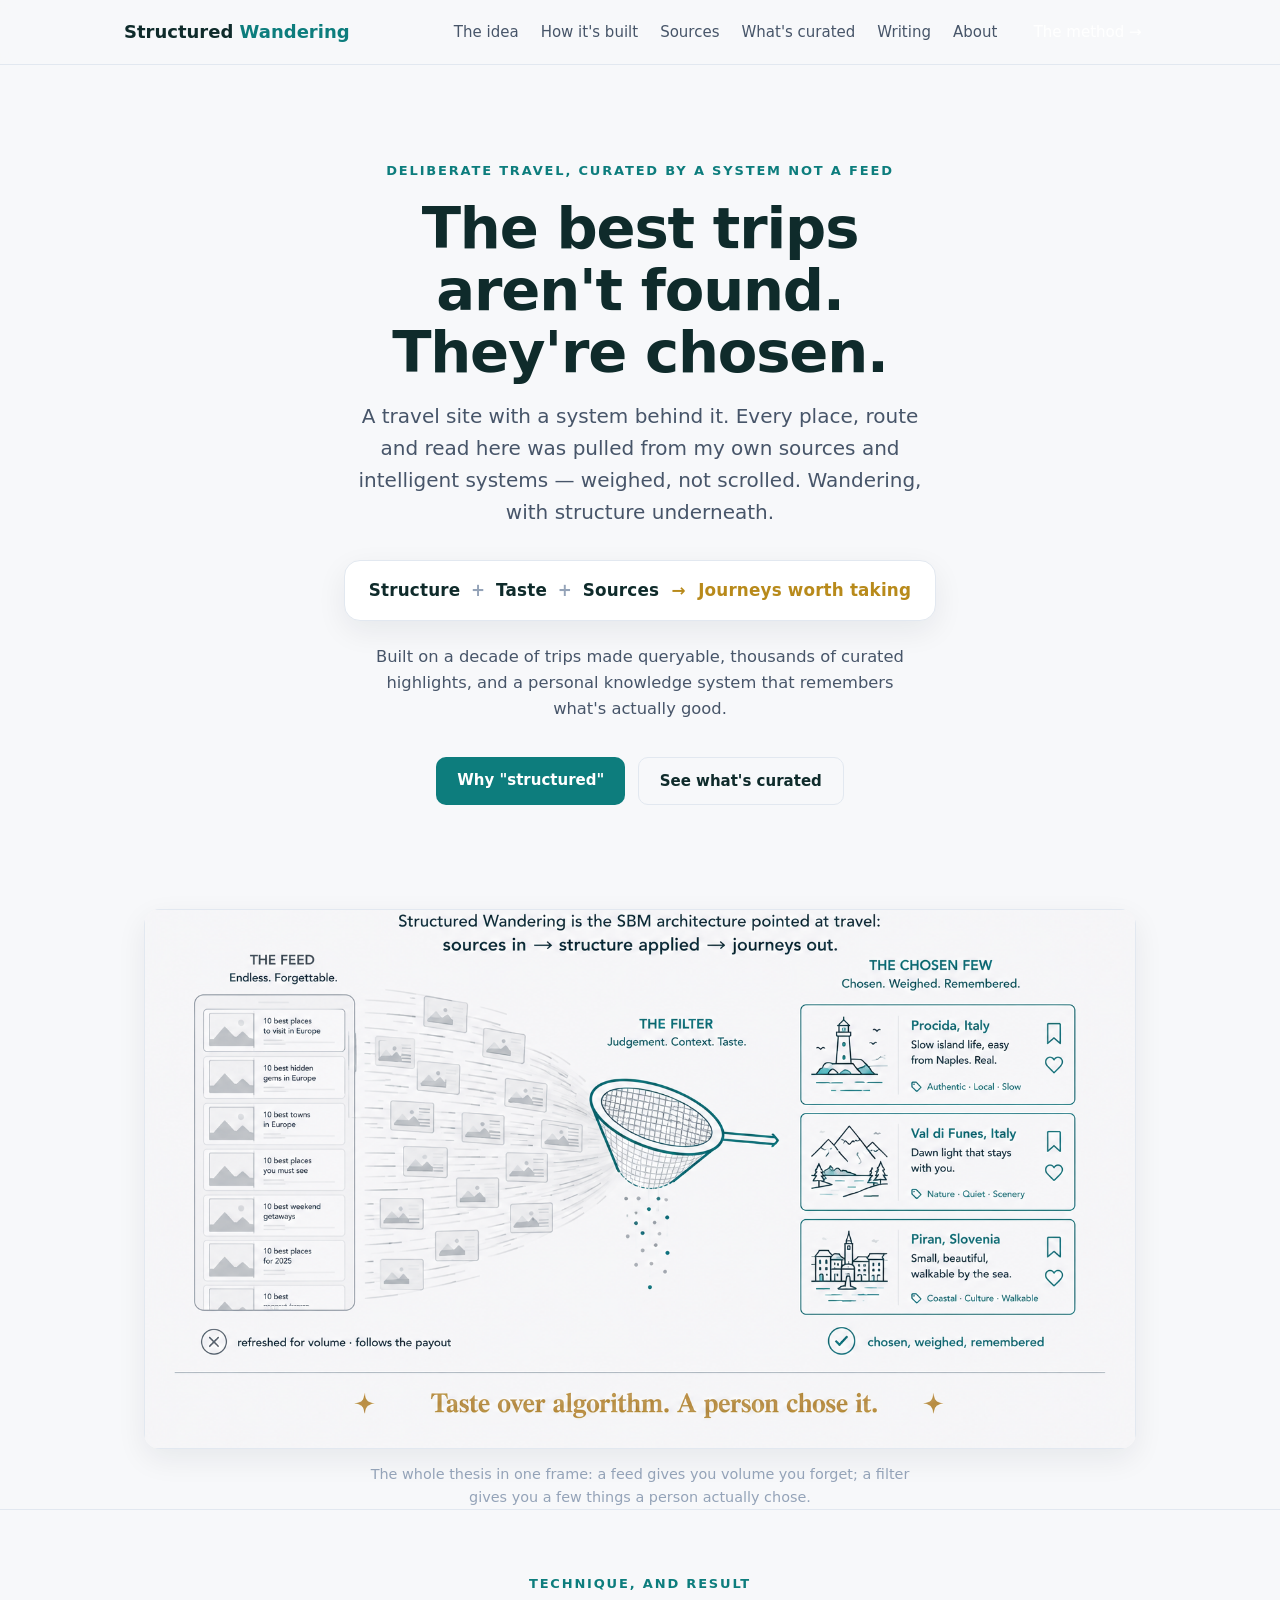
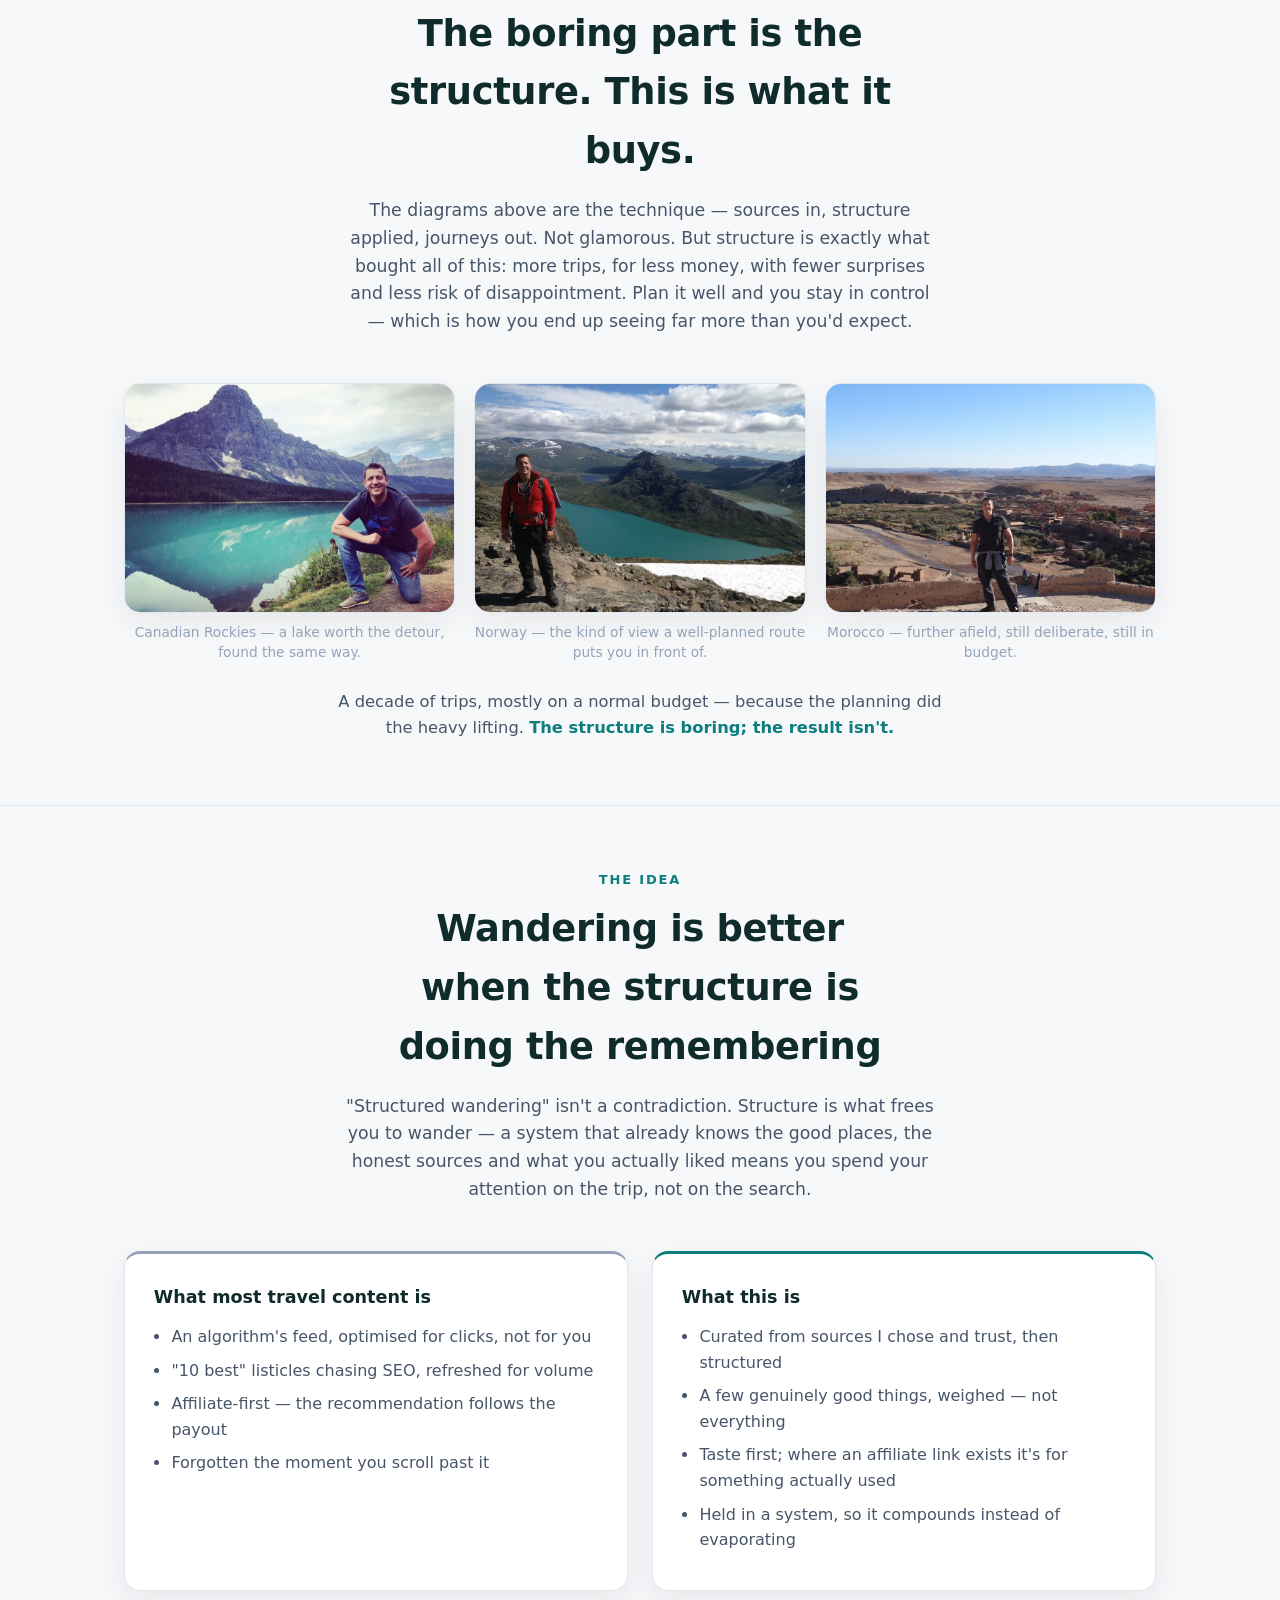
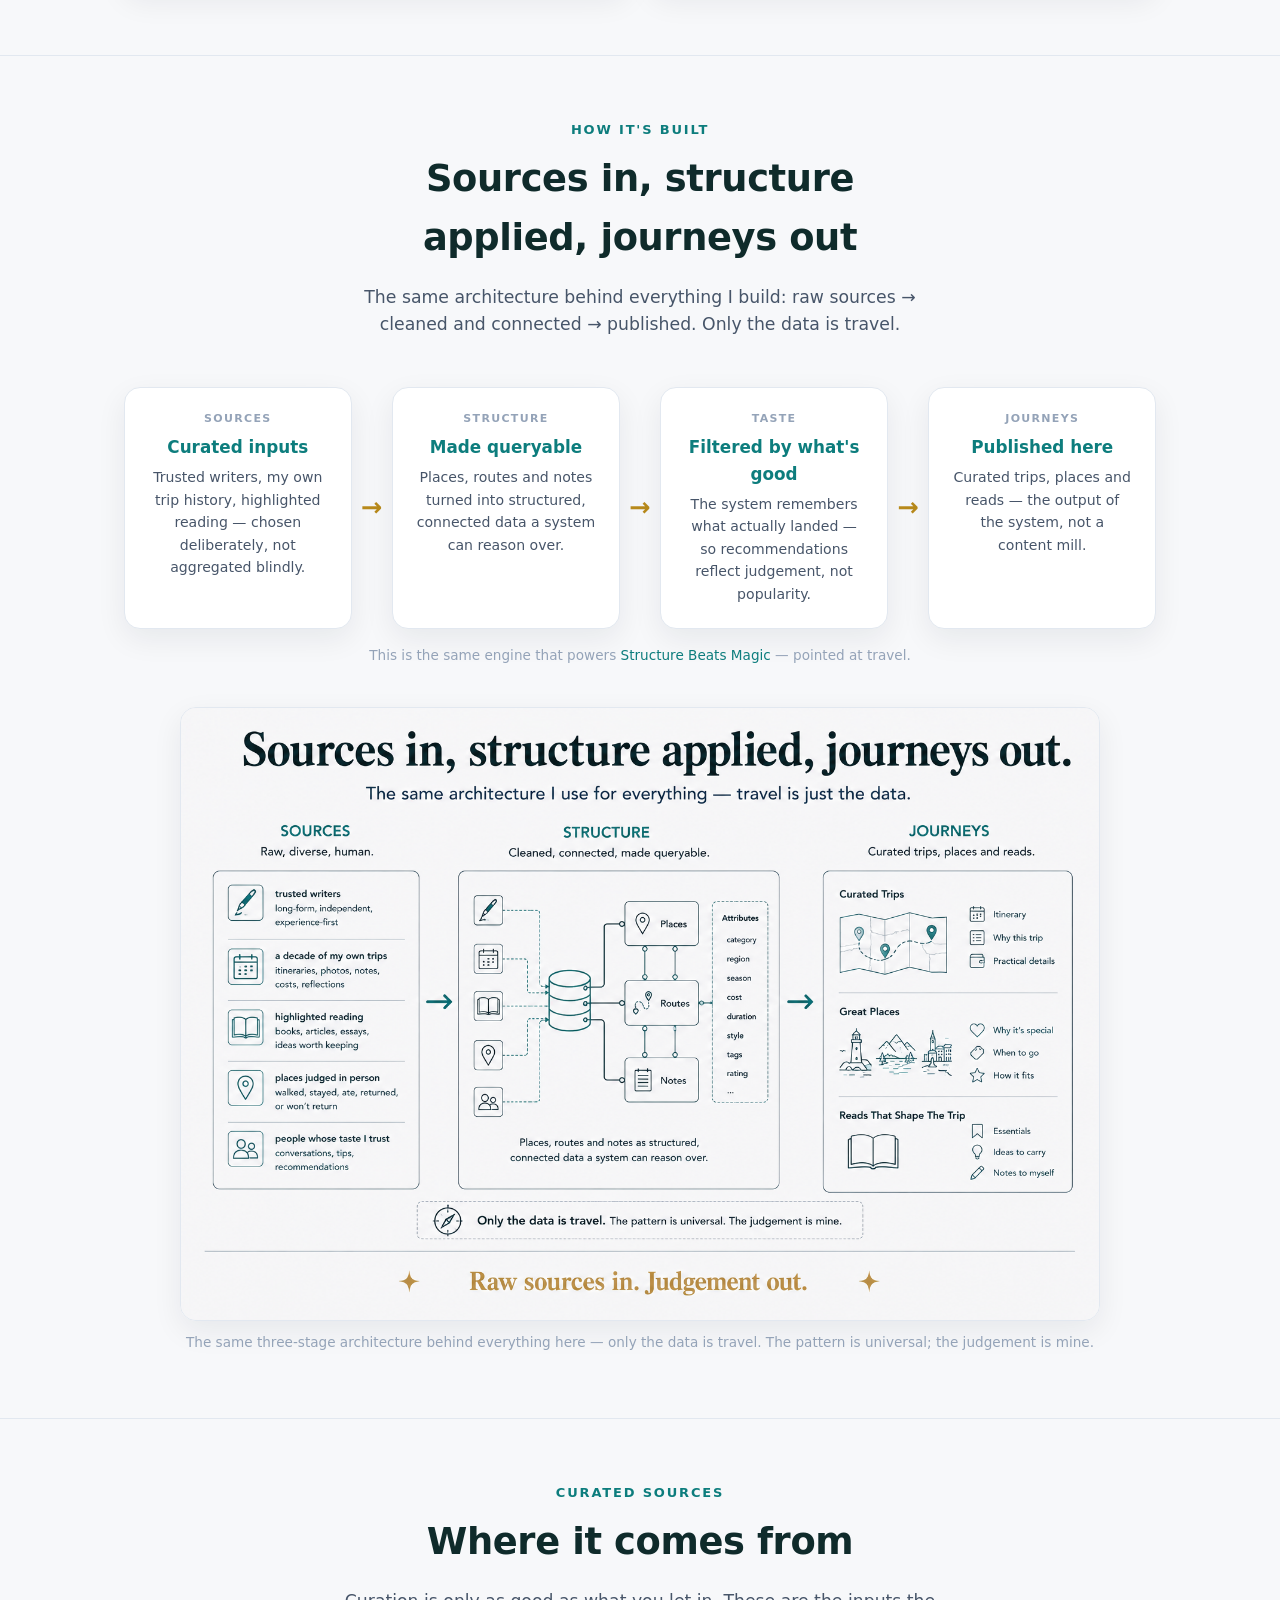
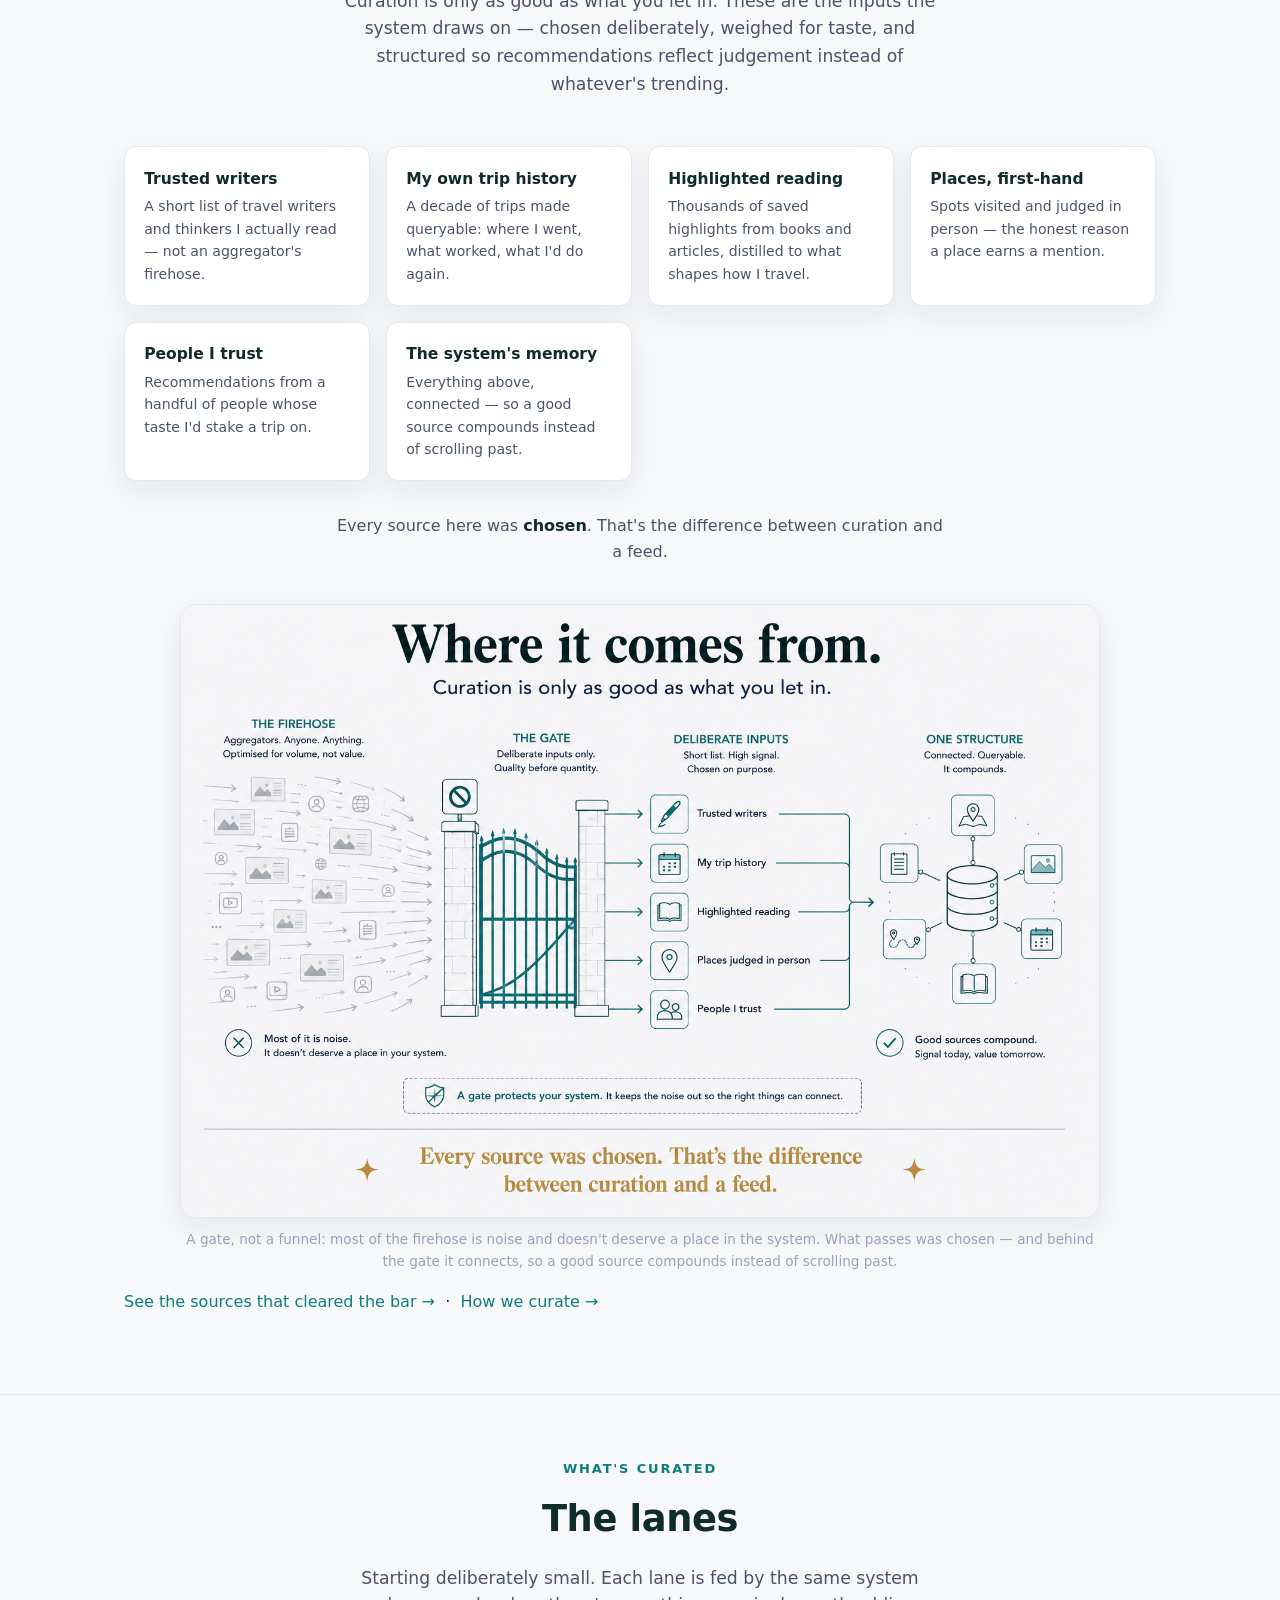
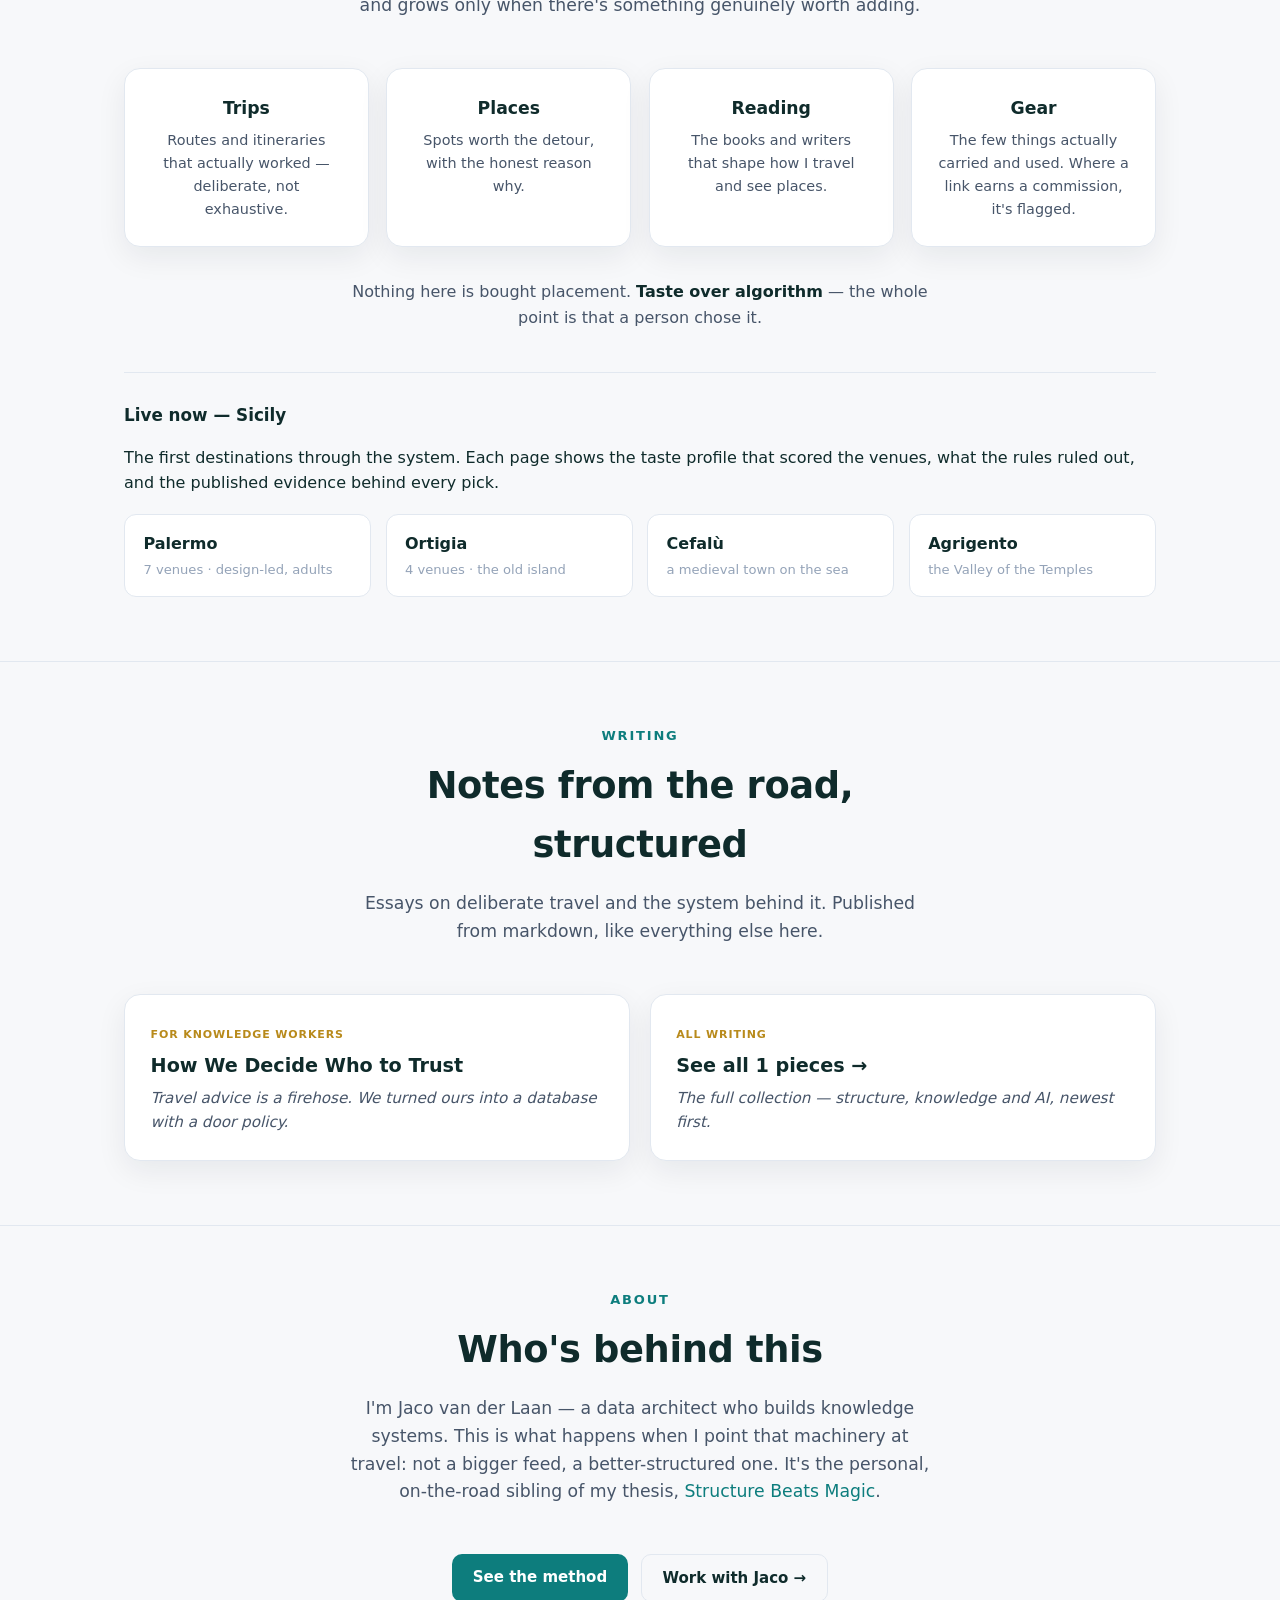
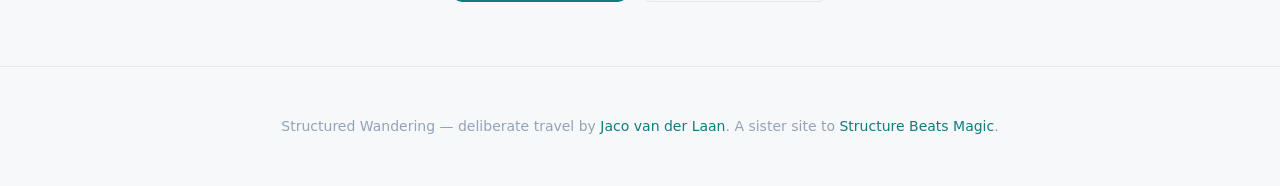
==== commit fc0507b1: "@ home: crop the duplicate title off the sw-hero infographic (CSS, not the file) The H1 and the sw-h" ====
--- a/index.html
+++ b/index.html
@@ -74,7 +74,9 @@
 
 <!-- HERO FIGURE -->
 <figure class="hero-figure hero-figure-wide wrap">
-  <img src="assets/sw-hero.png" width="1536" height="1024" alt="The feed versus the chosen few: on the left an endless grey stream of near-identical '10 best places in Europe' listicle cards, refreshed for volume and following the payout; in the middle a filter of judgement, context and taste; on the right a small set of deliberately chosen places — Procida, Val di Funes, Piran — each with a reason attached, chosen, weighed and remembered." />
+  <div class="fig-croptop" style="--crop-top:18.5%">
+    <img src="assets/sw-hero.png" width="1536" height="1024" alt="The feed versus the chosen few: on the left an endless grey stream of near-identical '10 best places in Europe' listicle cards, refreshed for volume and following the payout; in the middle a filter of judgement, context and taste; on the right a small set of deliberately chosen places — Procida, Val di Funes, Piran — each with a reason attached, chosen, weighed and remembered." />
+  </div>
   <figcaption>The whole thesis in one frame: a feed gives you volume you forget; a filter gives you a few things a person actually chose.</figcaption>
 </figure>
 
--- a/assets/site.css
+++ b/assets/site.css
@@ -161,6 +161,13 @@
   /* text-rich hero infographic (3:2, many small labels) needs more width to stay legible */
   .hero-figure-wide{max-width:1040px}
   .hero-figure-wide figcaption{text-align:center;color:var(--ink-faint);font-size:.9rem;margin-top:.9rem;max-width:60ch;margin-left:auto;margin-right:auto}
+  /* Crop the baked-in title off the top of a hero image (it duplicates the H1).
+     The SOURCE file keeps its title (good for Google Image SEO); only the DISPLAY
+     hides it. --crop-top = fraction of the image height to clip from the top. */
+  /* aspect-ratio = original (1536x1024=3:2) minus the cropped top band, so the
+     visible window shows only the diagram. object-position 100% pins to bottom. */
+  .fig-croptop{overflow:hidden;border-radius:var(--radius);box-shadow:var(--shadow);aspect-ratio:1536 / 835}
+  .fig-croptop img{display:block;width:100%;height:100%;object-fit:cover;object-position:center bottom;border-radius:0;box-shadow:none}
   /* ===== THE TRAVELLER: technique + result (added 2026-07-17) ===== */
   .traveller-grid{display:grid;grid-template-columns:repeat(3,1fr);gap:1.2rem;margin:0 0 1.6rem}
   .tphoto{margin:0}
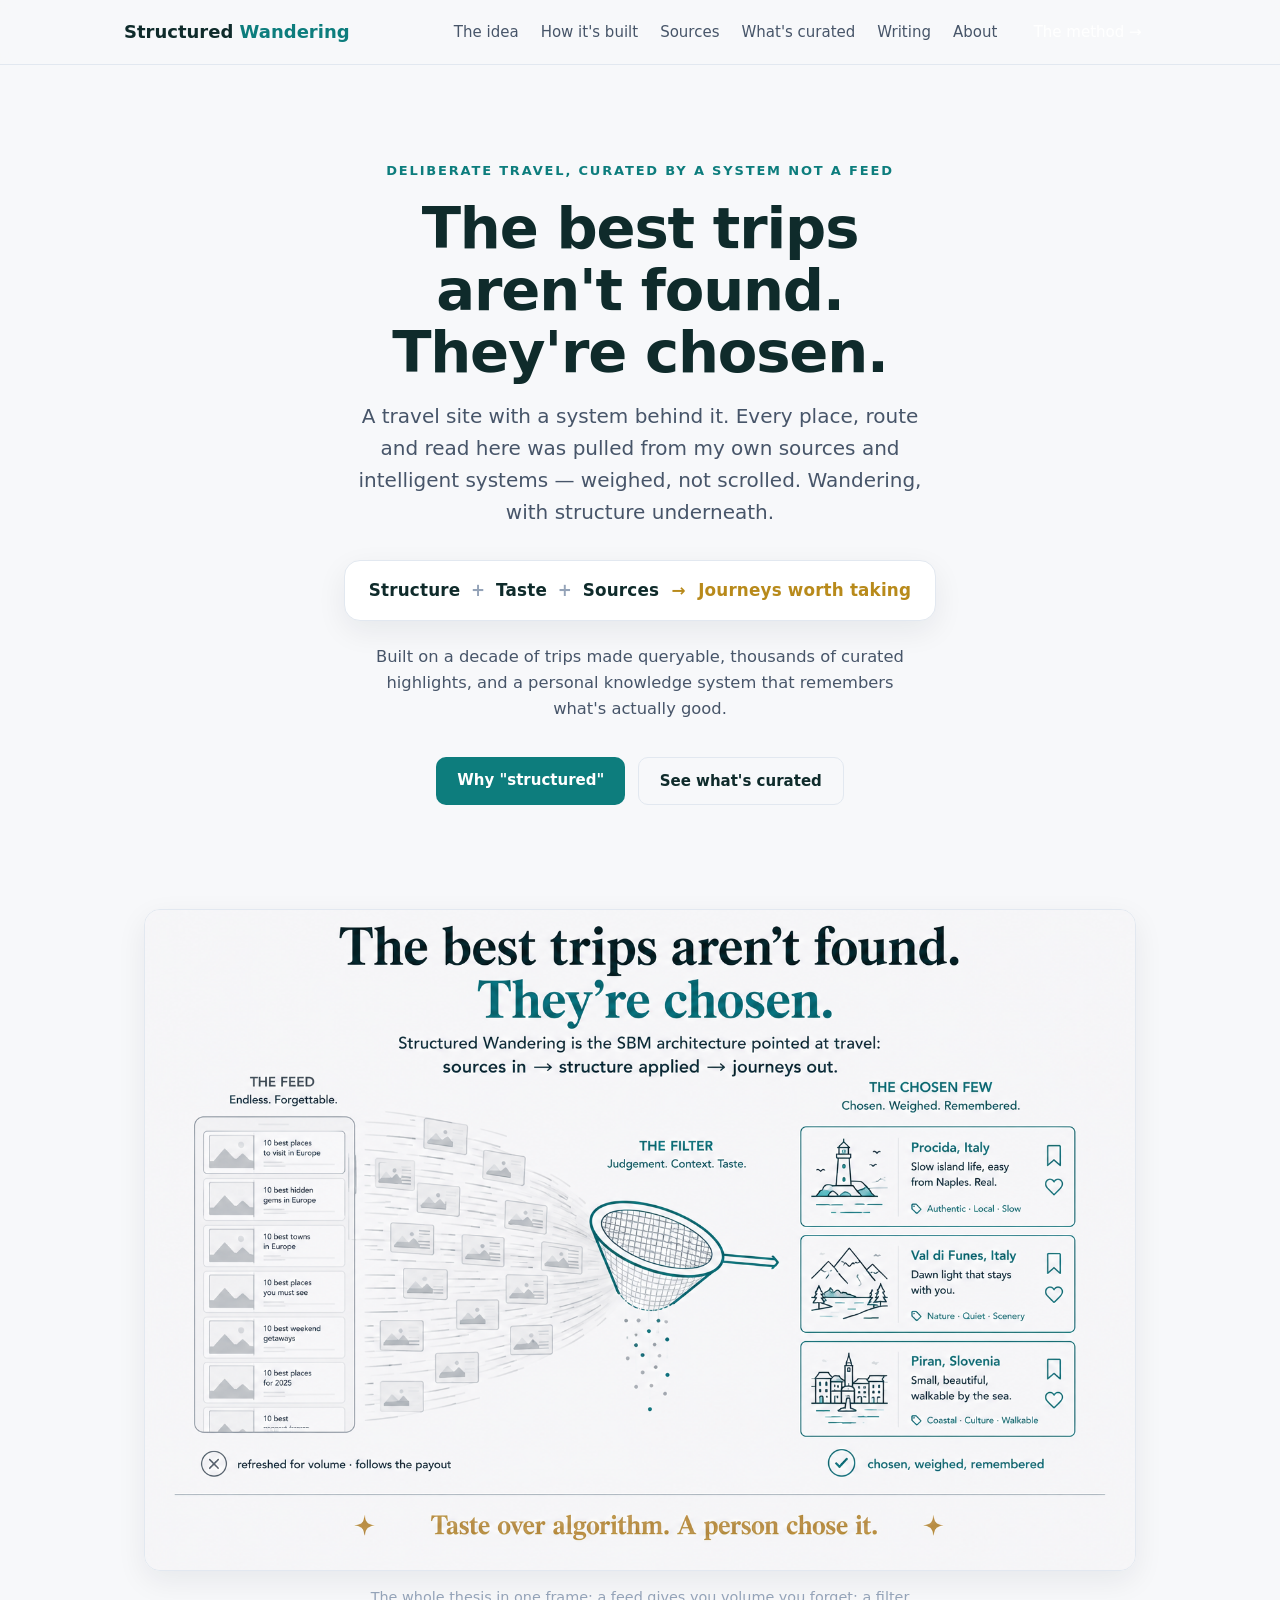
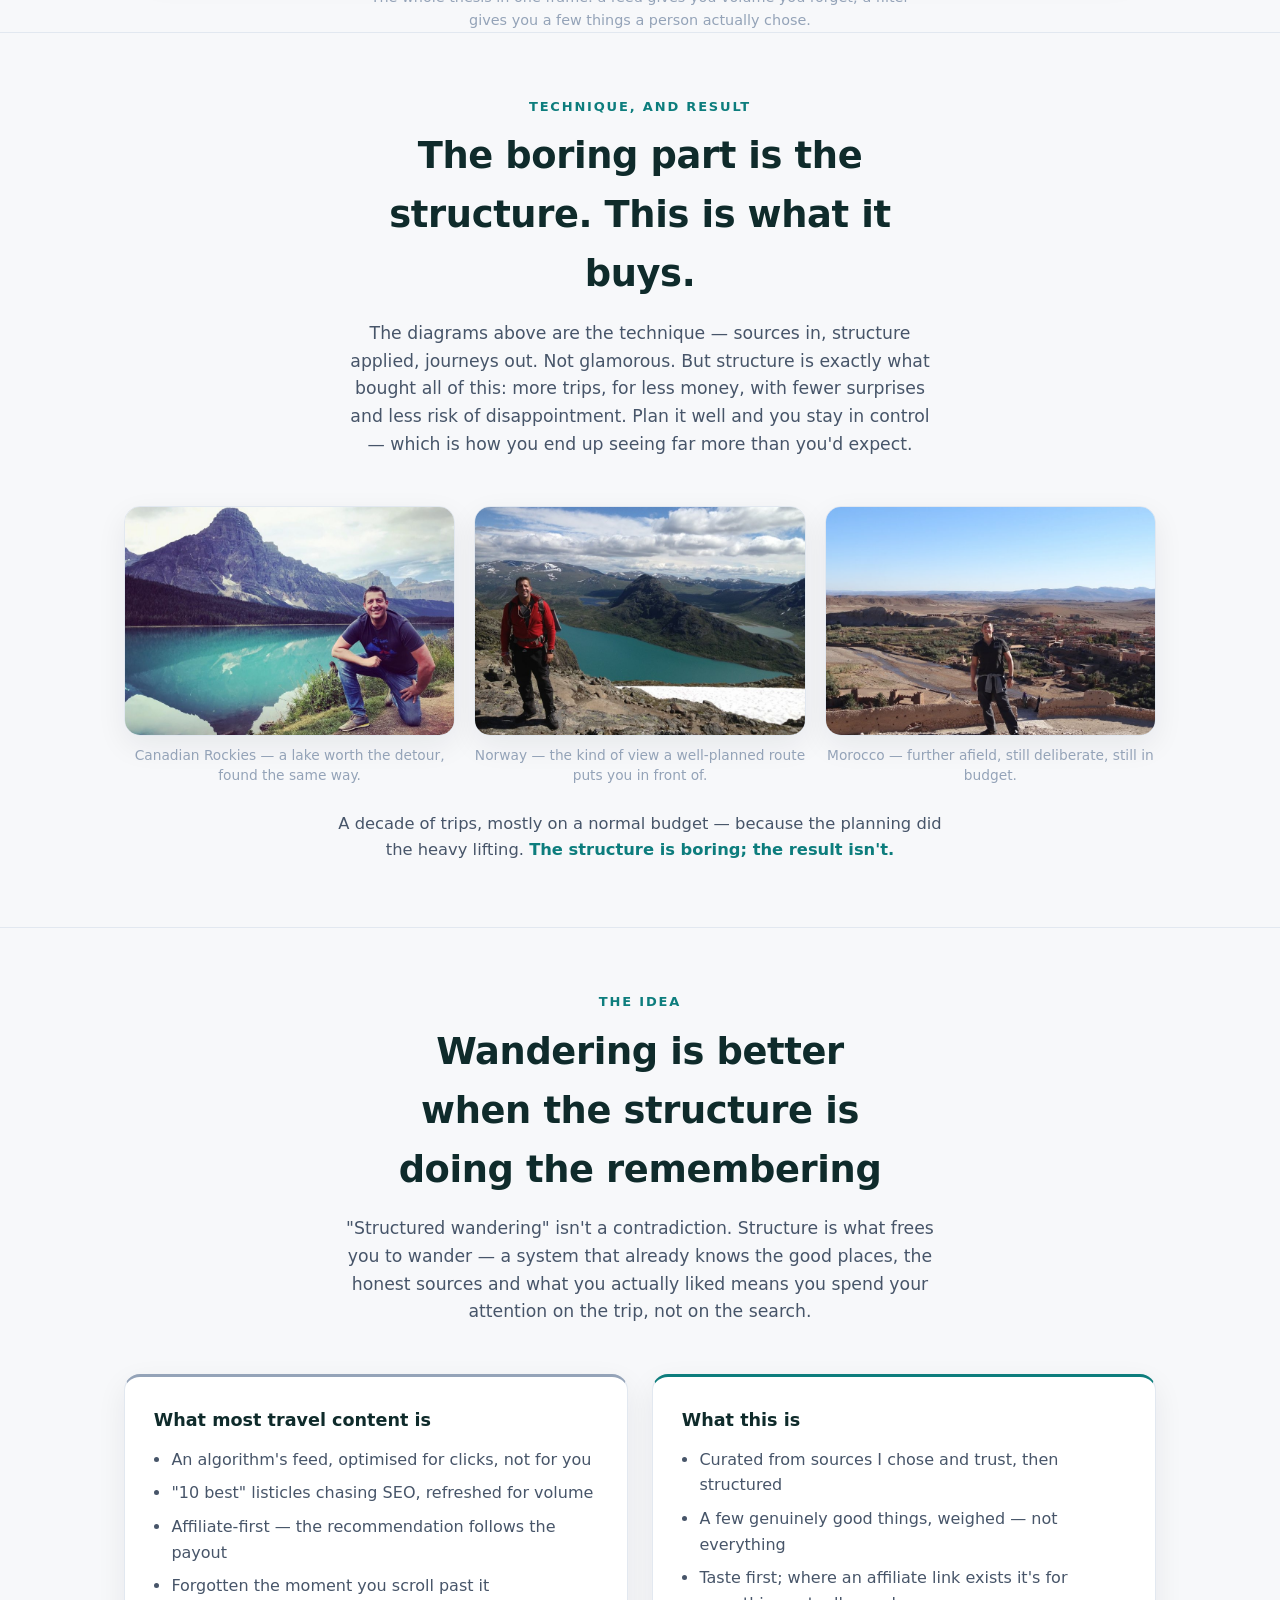
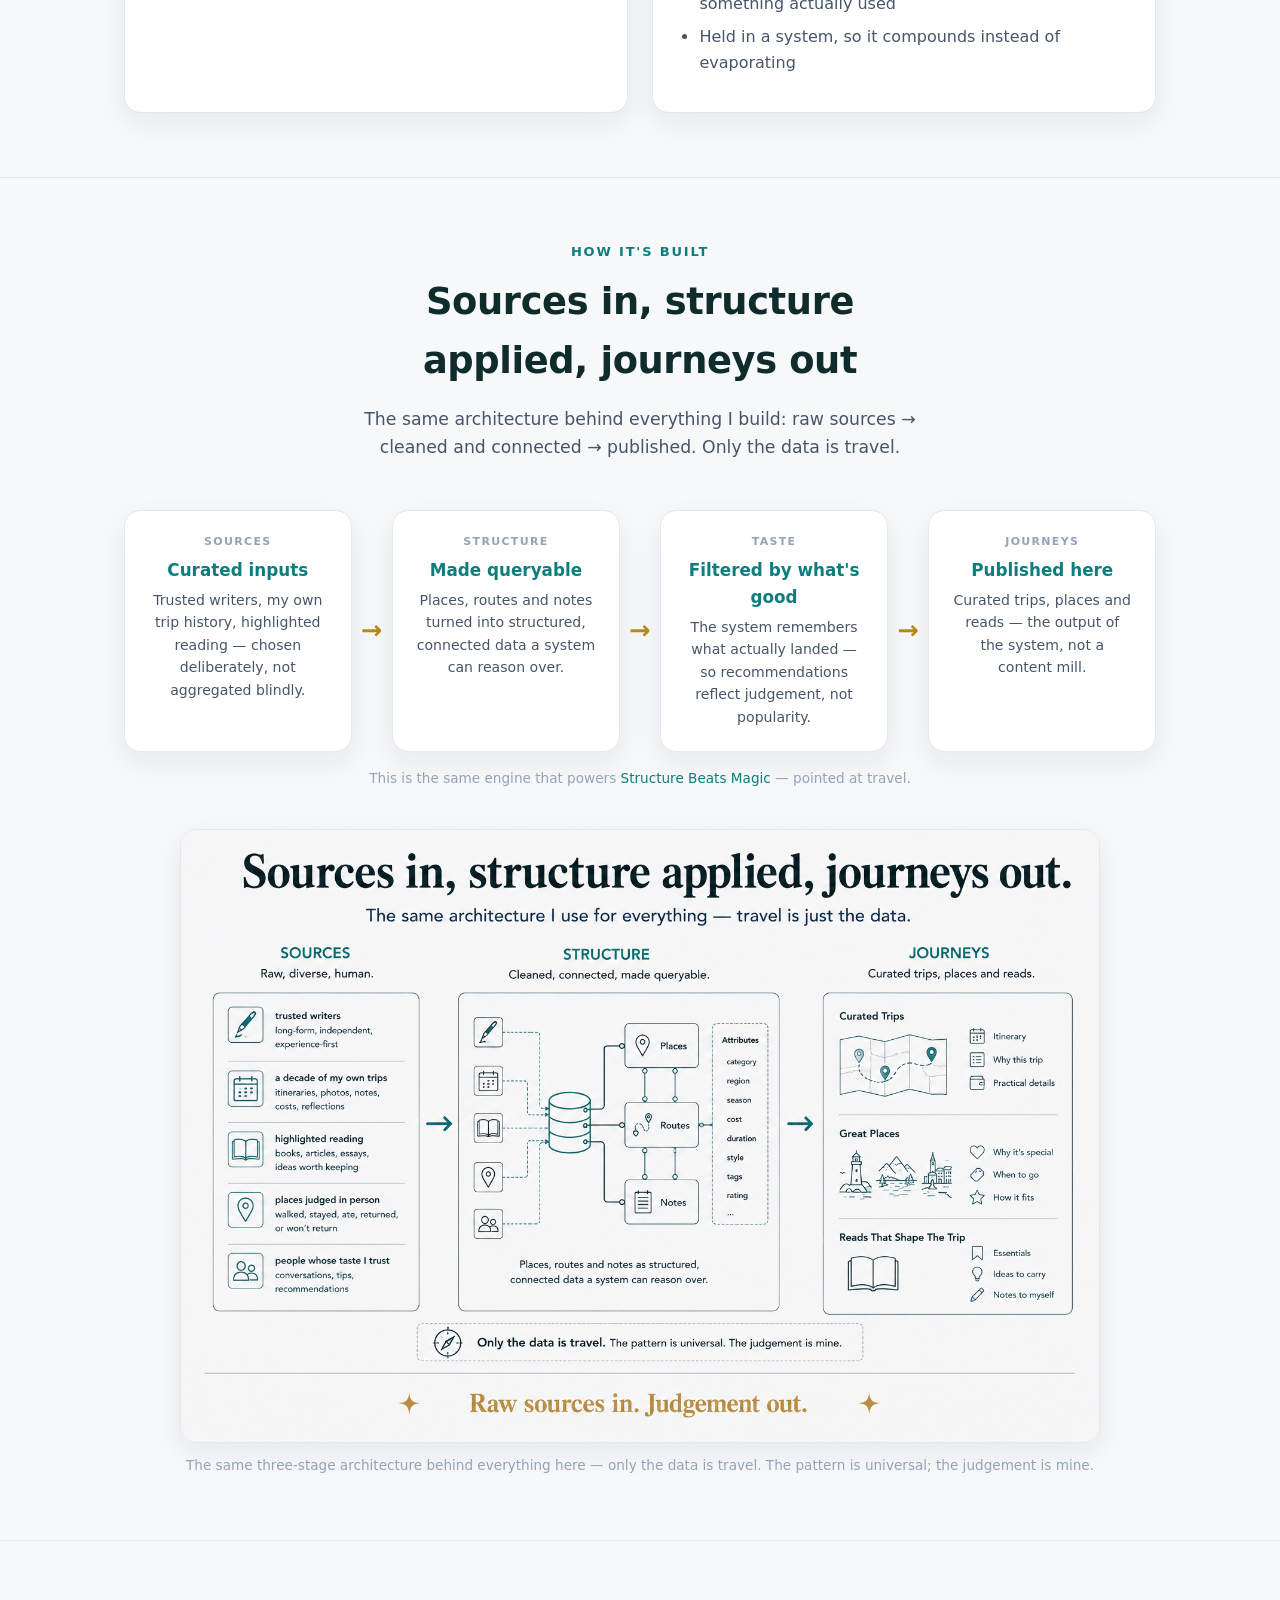
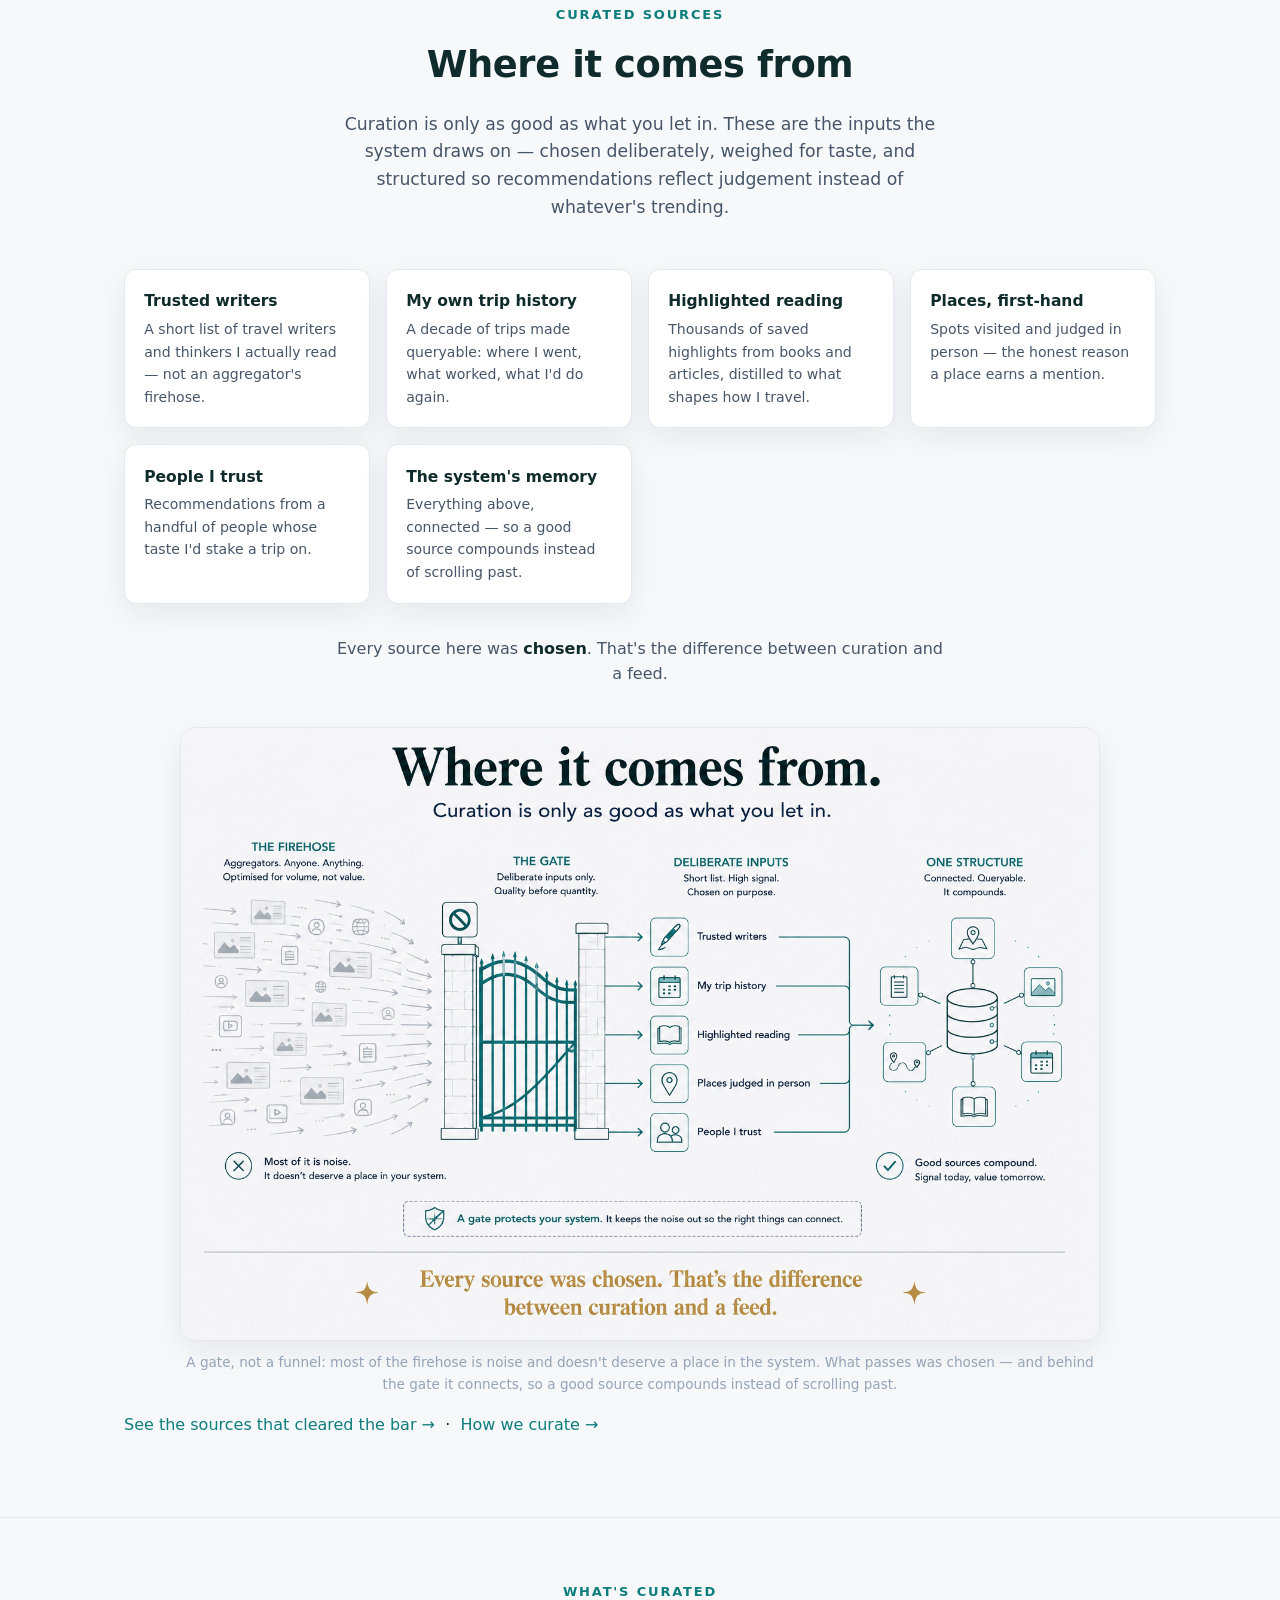
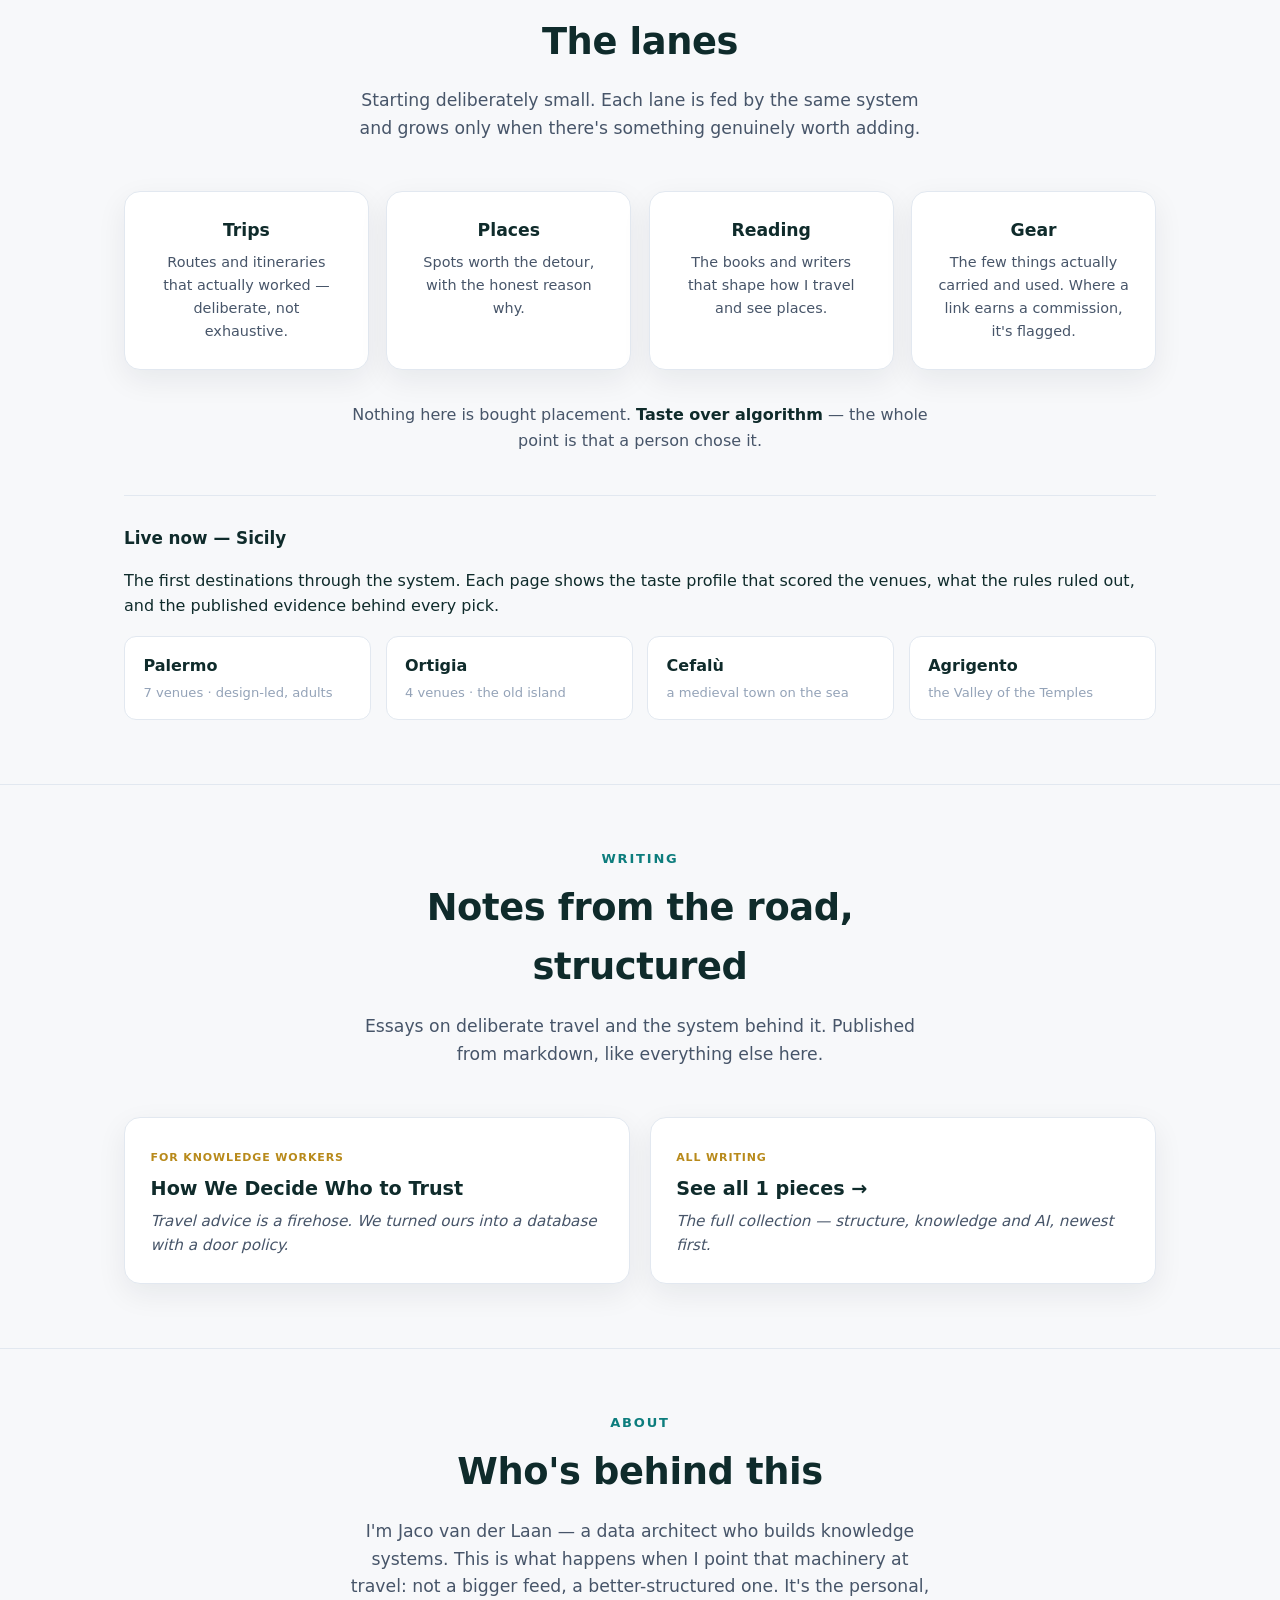
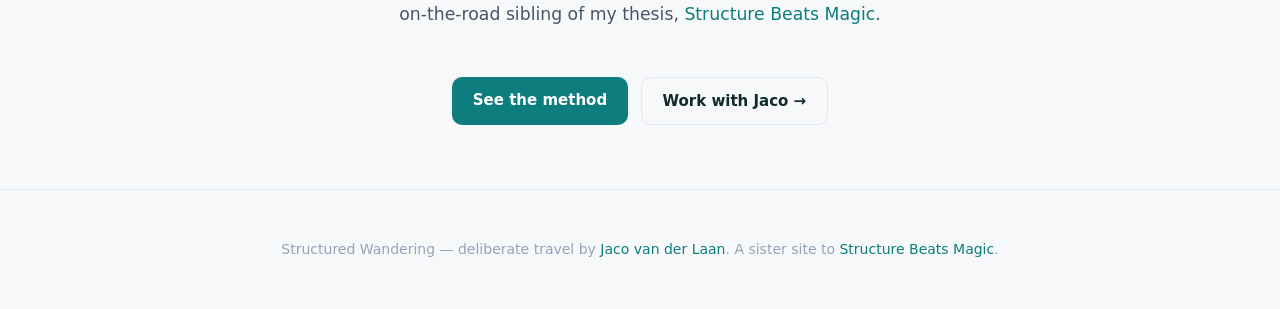
==== commit 796999d2: "@ home: revert sw-hero crop (regenerating without a baked-in title instead) CSS crop of the duplicat" ====
--- a/index.html
+++ b/index.html
@@ -74,9 +74,7 @@
 
 <!-- HERO FIGURE -->
 <figure class="hero-figure hero-figure-wide wrap">
-  <div class="fig-croptop" style="--crop-top:18.5%">
-    <img src="assets/sw-hero.png" width="1536" height="1024" alt="The feed versus the chosen few: on the left an endless grey stream of near-identical '10 best places in Europe' listicle cards, refreshed for volume and following the payout; in the middle a filter of judgement, context and taste; on the right a small set of deliberately chosen places — Procida, Val di Funes, Piran — each with a reason attached, chosen, weighed and remembered." />
-  </div>
+  <img src="assets/sw-hero.png" width="1536" height="1024" alt="The feed versus the chosen few: an endless grey stream of near-identical '10 best places in Europe' listicle cards on the left, filtered through judgement, context and taste, into a small set of deliberately chosen places — Procida, Val di Funes, Piran — each with a reason attached." />
   <figcaption>The whole thesis in one frame: a feed gives you volume you forget; a filter gives you a few things a person actually chose.</figcaption>
 </figure>
 
--- a/assets/site.css
+++ b/assets/site.css
@@ -161,13 +161,6 @@
   /* text-rich hero infographic (3:2, many small labels) needs more width to stay legible */
   .hero-figure-wide{max-width:1040px}
   .hero-figure-wide figcaption{text-align:center;color:var(--ink-faint);font-size:.9rem;margin-top:.9rem;max-width:60ch;margin-left:auto;margin-right:auto}
-  /* Crop the baked-in title off the top of a hero image (it duplicates the H1).
-     The SOURCE file keeps its title (good for Google Image SEO); only the DISPLAY
-     hides it. --crop-top = fraction of the image height to clip from the top. */
-  /* aspect-ratio = original (1536x1024=3:2) minus the cropped top band, so the
-     visible window shows only the diagram. object-position 100% pins to bottom. */
-  .fig-croptop{overflow:hidden;border-radius:var(--radius);box-shadow:var(--shadow);aspect-ratio:1536 / 835}
-  .fig-croptop img{display:block;width:100%;height:100%;object-fit:cover;object-position:center bottom;border-radius:0;box-shadow:none}
   /* ===== THE TRAVELLER: technique + result (added 2026-07-17) ===== */
   .traveller-grid{display:grid;grid-template-columns:repeat(3,1fr);gap:1.2rem;margin:0 0 1.6rem}
   .tphoto{margin:0}
